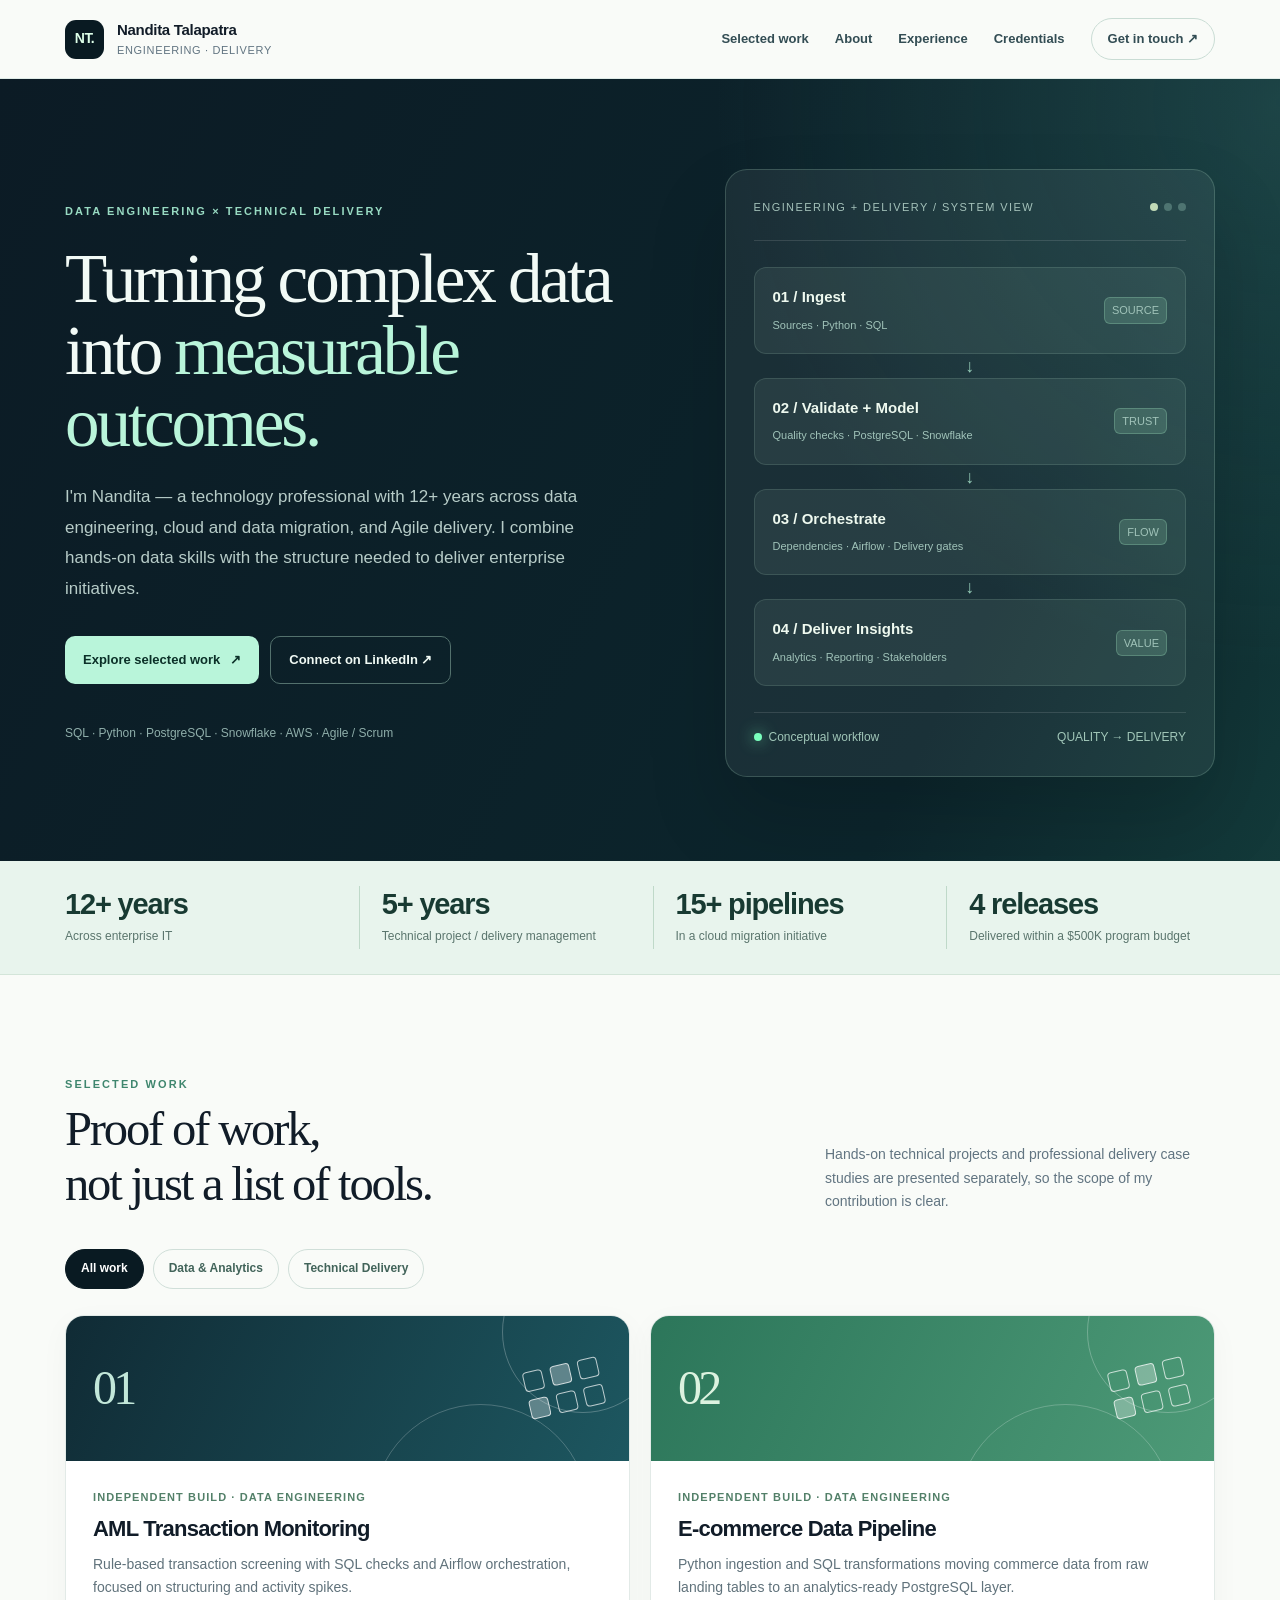
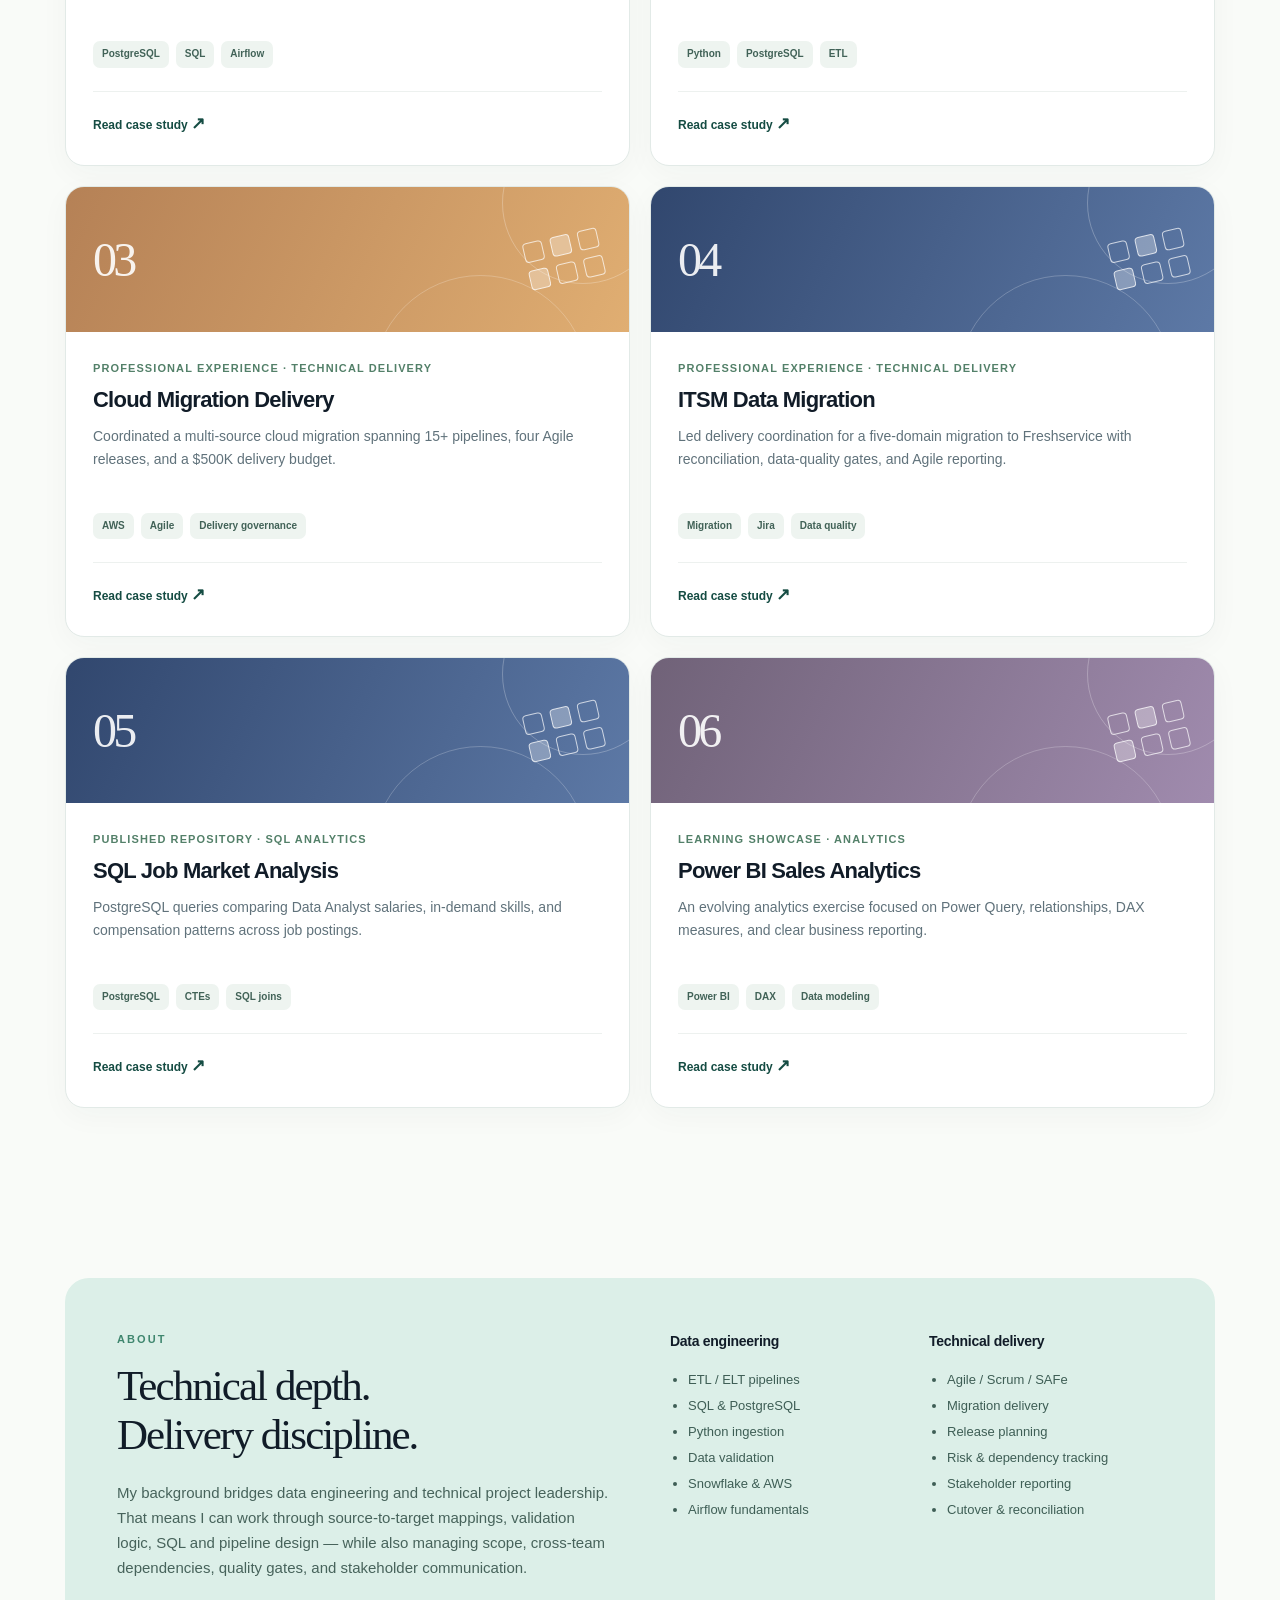
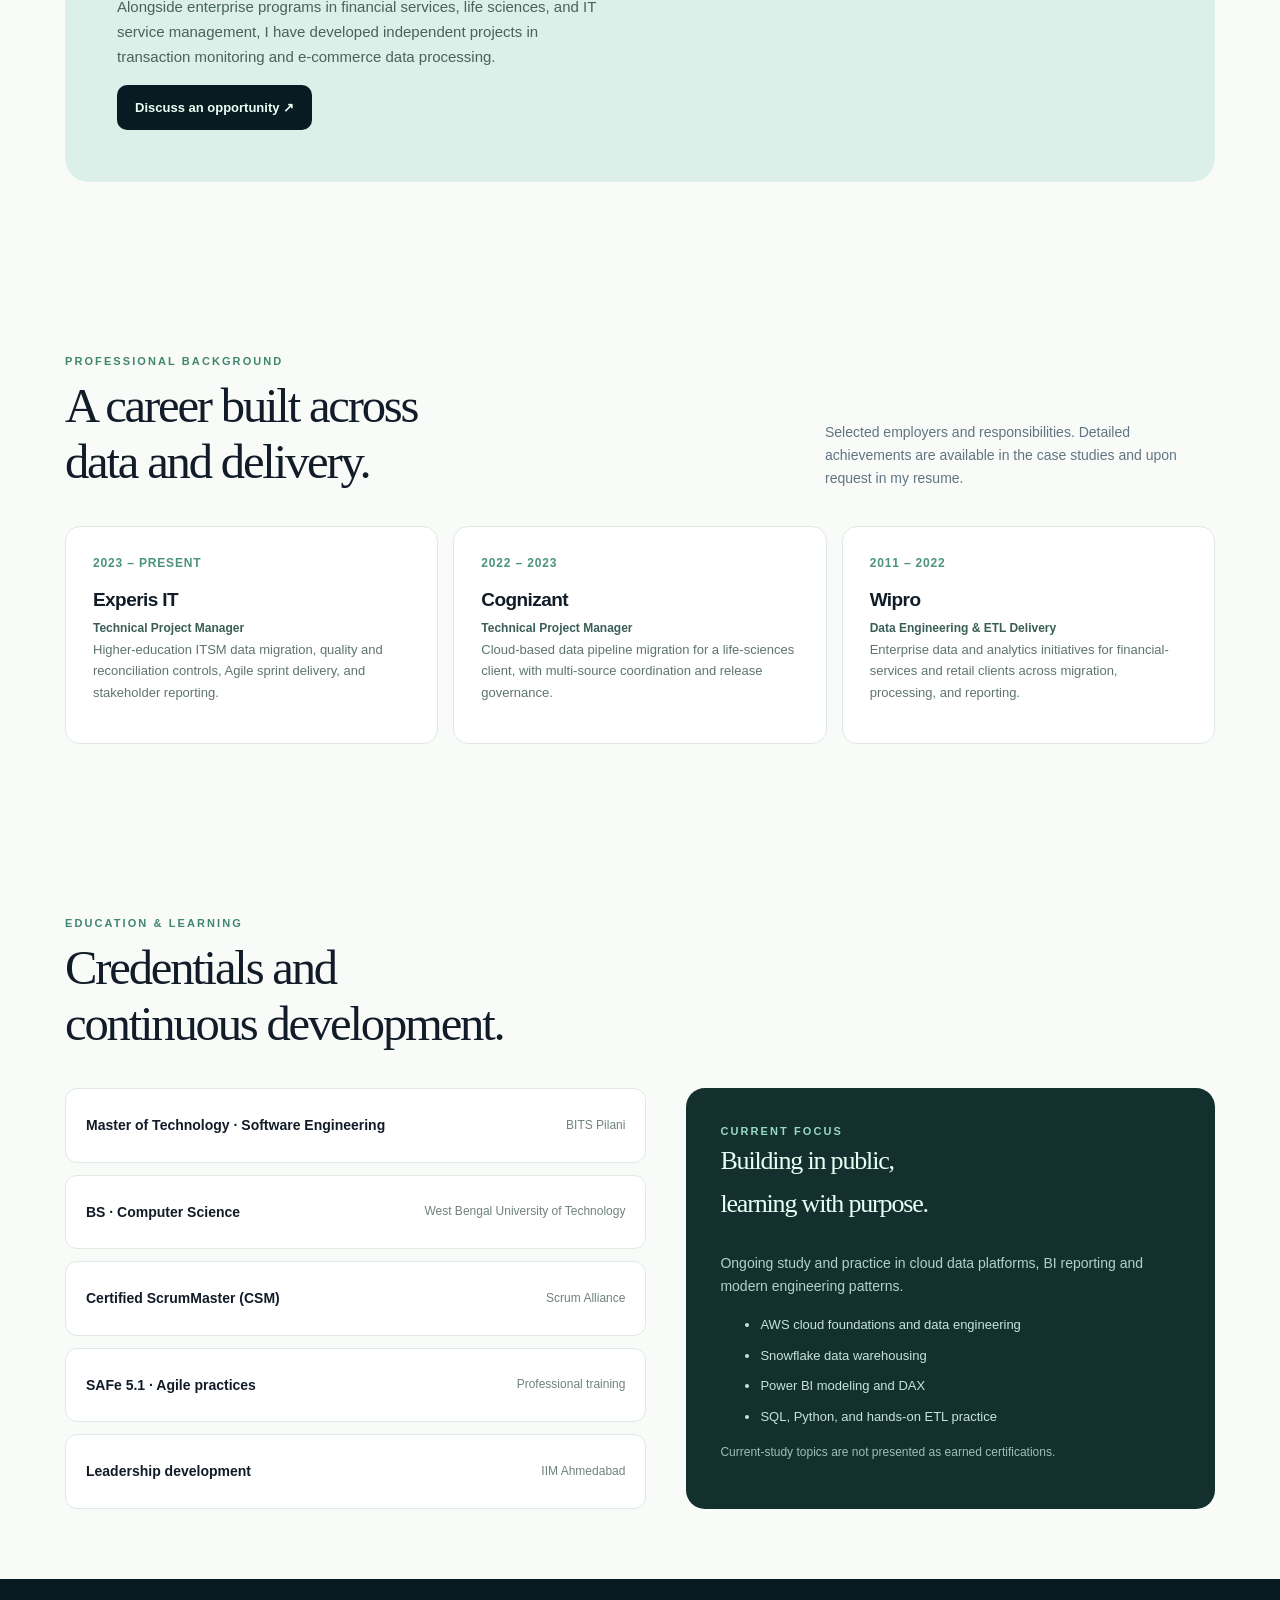
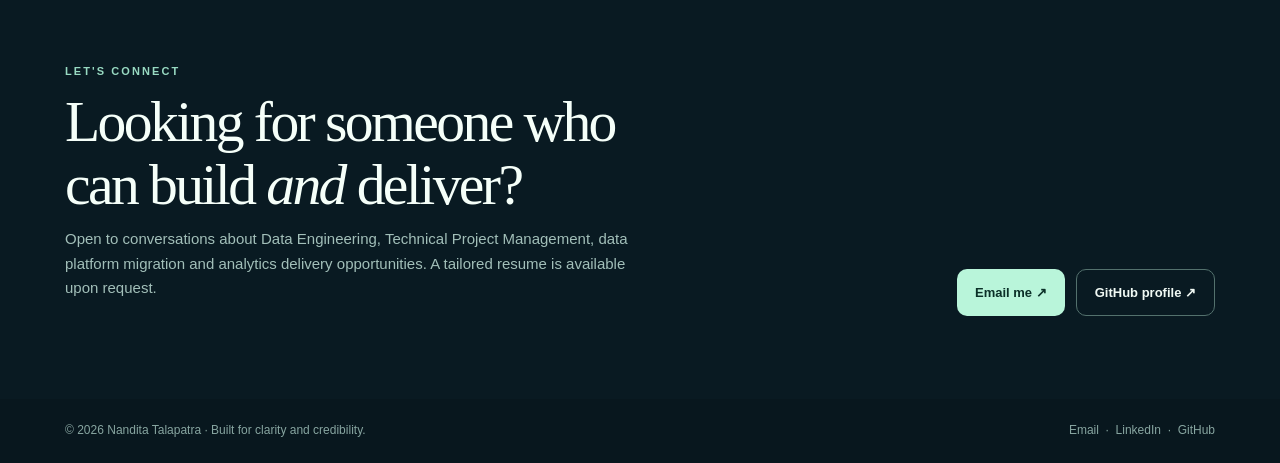
==== index.html @ 1d618dde "Add files via upload" ====
<!doctype html><html lang="en"><head><meta charset="utf-8"><meta name="viewport" content="width=device-width, initial-scale=1"><meta name="description" content="Portfolio of Nandita Talapatra: hands-on Data Engineering projects, technical project delivery case studies, SQL, Python, Airflow, PostgreSQL, cloud migrations."><meta name="theme-color" content="#0c252c"><title>Data Engineering &amp; Technical Delivery Portfolio | Nandita Talapatra</title><link rel="stylesheet" href="assets/styles.css"><script src="assets/main.js" defer></script></head><body><a class="skip" href="#main">Skip to content</a>
<header class="site-header"><div class="container nav-wrap">
<a href="index.html" class="brand" aria-label="Nandita Talapatra portfolio home"><span class="brand-mark">NT.</span><span>Nandita Talapatra<small>Engineering · Delivery</small></span></a>
<button type="button" class="nav-toggle" data-menu-toggle aria-controls="navlinks" aria-expanded="false">Menu ☰</button>
<nav class="nav-links" id="navlinks" data-nav-links aria-label="Main navigation">
<a href="index.html#work">Selected work</a><a href="index.html#about">About</a><a href="index.html#experience">Experience</a><a href="index.html#credentials">Credentials</a><a href="index.html#contact" class="nav-action">Get in touch ↗</a>
</nav></div></header><main id="main"><section class="hero"><div class="container hero-inner"><div><div class="eyebrow">Data Engineering × Technical Delivery</div><h1 class="serif">Turning complex data into <em>measurable outcomes.</em></h1><p class="hero-sub">I'm Nandita — a technology professional with 12+ years across data engineering, cloud and data migration, and Agile delivery. I combine hands-on data skills with the structure needed to deliver enterprise initiatives.</p><div class="hero-actions"><a class="button button-light" href="#work">Explore selected work <span aria-hidden="true">↗</span></a><a class="button button-outline" href="https://www.linkedin.com/in/ntalapatra/" target="_blank" rel="noopener noreferrer">Connect on LinkedIn ↗</a></div><div class="hero-note">SQL · Python · PostgreSQL · Snowflake · AWS · Agile / Scrum</div></div>
<div class="hero-graphic" role="img" aria-label="Conceptual data pipeline showing ingest, validate, transform, and deliver stages"><div class="graphic-top"><span>Engineering + Delivery / System View</span><span class="dots"><i></i><i></i><i></i></span></div><div class="flow-stack"><div class="flow-item"><div><strong>01 / Ingest</strong><br><span>Sources · Python · SQL</span></div><span class="flow-tag">SOURCE</span></div><div class="flow-arrow">↓</div><div class="flow-item"><div><strong>02 / Validate + Model</strong><br><span>Quality checks · PostgreSQL · Snowflake</span></div><span class="flow-tag">TRUST</span></div><div class="flow-arrow">↓</div><div class="flow-item"><div><strong>03 / Orchestrate</strong><br><span>Dependencies · Airflow · Delivery gates</span></div><span class="flow-tag">FLOW</span></div><div class="flow-arrow">↓</div><div class="flow-item"><div><strong>04 / Deliver Insights</strong><br><span>Analytics · Reporting · Stakeholders</span></div><span class="flow-tag">VALUE</span></div></div><div class="graphic-bottom"><span><i class="tiny-led"></i>Conceptual workflow</span><span>QUALITY → DELIVERY</span></div></div></div></section>
<section class="stat-strip"><div class="container stat-grid"><div class="stat"><strong>12+ years</strong><span>Across enterprise IT</span></div><div class="stat"><strong>5+ years</strong><span>Technical project / delivery management</span></div><div class="stat"><strong>15+ pipelines</strong><span>In a cloud migration initiative</span></div><div class="stat"><strong>4 releases</strong><span>Delivered within a $500K program budget</span></div></div></section>
<section class="section" id="work"><div class="container"><div class="section-head"><div><div class="eyebrow-light">SELECTED WORK</div><h2 class="serif">Proof of work,<br>not just a list of tools.</h2></div><p>Hands-on technical projects and professional delivery case studies are presented separately, so the scope of my contribution is clear.</p></div><div class="filter-bar" role="group" aria-label="Filter projects"><button type="button" class="filter-btn active" data-filter="all" aria-pressed="true">All work</button><button type="button" class="filter-btn" data-filter="engineering" aria-pressed="false">Data & Analytics</button><button type="button" class="filter-btn" data-filter="delivery" aria-pressed="false">Technical Delivery</button></div><div class="project-grid"><article class="project-card" data-category="engineering"><div class="card-top tone-dark" aria-hidden="true"><span class="card-number">01</span><span class="card-art"><i></i><i></i><i></i><i></i><i></i><i></i></span></div><div class="card-content"><div class="meta">Independent build · Data Engineering</div><h3>AML Transaction Monitoring</h3><p>Rule-based transaction screening with SQL checks and Airflow orchestration, focused on structuring and activity spikes.</p><div class="tags"><span class="tag">PostgreSQL</span><span class="tag">SQL</span><span class="tag">Airflow</span></div><div class="card-footer"><a aria-label="Read case study: AML Transaction Monitoring" href="projects/aml-monitoring.html">Read case study <span class="arrow" aria-hidden="true">↗</span></a></div></div></article>
<article class="project-card" data-category="engineering"><div class="card-top tone-mint" aria-hidden="true"><span class="card-number">02</span><span class="card-art"><i></i><i></i><i></i><i></i><i></i><i></i></span></div><div class="card-content"><div class="meta">Independent build · Data Engineering</div><h3>E-commerce Data Pipeline</h3><p>Python ingestion and SQL transformations moving commerce data from raw landing tables to an analytics-ready PostgreSQL layer.</p><div class="tags"><span class="tag">Python</span><span class="tag">PostgreSQL</span><span class="tag">ETL</span></div><div class="card-footer"><a aria-label="Read case study: E-commerce Data Pipeline" href="projects/ecommerce-pipeline.html">Read case study <span class="arrow" aria-hidden="true">↗</span></a></div></div></article>
<article class="project-card" data-category="delivery"><div class="card-top tone-amber" aria-hidden="true"><span class="card-number">03</span><span class="card-art"><i></i><i></i><i></i><i></i><i></i><i></i></span></div><div class="card-content"><div class="meta">Professional experience · Technical delivery</div><h3>Cloud Migration Delivery</h3><p>Coordinated a multi-source cloud migration spanning 15+ pipelines, four Agile releases, and a $500K delivery budget.</p><div class="tags"><span class="tag">AWS</span><span class="tag">Agile</span><span class="tag">Delivery governance</span></div><div class="card-footer"><a aria-label="Read case study: Cloud Migration Delivery" href="projects/cloud-migration.html">Read case study <span class="arrow" aria-hidden="true">↗</span></a></div></div></article>
<article class="project-card" data-category="delivery"><div class="card-top tone-blue" aria-hidden="true"><span class="card-number">04</span><span class="card-art"><i></i><i></i><i></i><i></i><i></i><i></i></span></div><div class="card-content"><div class="meta">Professional experience · Technical delivery</div><h3>ITSM Data Migration</h3><p>Led delivery coordination for a five-domain migration to Freshservice with reconciliation, data-quality gates, and Agile reporting.</p><div class="tags"><span class="tag">Migration</span><span class="tag">Jira</span><span class="tag">Data quality</span></div><div class="card-footer"><a aria-label="Read case study: ITSM Data Migration" href="projects/itsm-migration.html">Read case study <span class="arrow" aria-hidden="true">↗</span></a></div></div></article>
<article class="project-card" data-category="engineering"><div class="card-top tone-blue" aria-hidden="true"><span class="card-number">05</span><span class="card-art"><i></i><i></i><i></i><i></i><i></i><i></i></span></div><div class="card-content"><div class="meta">Published repository · SQL analytics</div><h3>SQL Job Market Analysis</h3><p>PostgreSQL queries comparing Data Analyst salaries, in-demand skills, and compensation patterns across job postings.</p><div class="tags"><span class="tag">PostgreSQL</span><span class="tag">CTEs</span><span class="tag">SQL joins</span></div><div class="card-footer"><a aria-label="Read case study: SQL Job Market Analysis" href="projects/sql-job-analysis.html">Read case study <span class="arrow" aria-hidden="true">↗</span></a></div></div></article><article class="project-card" data-category="engineering"><div class="card-top tone-purple" aria-hidden="true"><span class="card-number">06</span><span class="card-art"><i></i><i></i><i></i><i></i><i></i><i></i></span></div><div class="card-content"><div class="meta">Learning showcase · Analytics</div><h3>Power BI Sales Analytics</h3><p>An evolving analytics exercise focused on Power Query, relationships, DAX measures, and clear business reporting.</p><div class="tags"><span class="tag">Power BI</span><span class="tag">DAX</span><span class="tag">Data modeling</span></div><div class="card-footer"><a aria-label="Read case study: Power BI Sales Analytics" href="projects/power-bi-analytics.html">Read case study <span class="arrow" aria-hidden="true">↗</span></a></div></div></article></div></div></section>
<section class="section-tight" id="about"><div class="container"><div class="about-panel"><div><div class="eyebrow-light">ABOUT</div><h2 class="serif">Technical depth.<br>Delivery discipline.</h2><p>My background bridges data engineering and technical project leadership. That means I can work through source-to-target mappings, validation logic, SQL and pipeline design — while also managing scope, cross-team dependencies, quality gates, and stakeholder communication.</p><p>Alongside enterprise programs in financial services, life sciences, and IT service management, I have developed independent projects in transaction monitoring and e-commerce data processing.</p><a class="button button-dark" href="mailto:nanditatalapatra9@gmail.com?subject=Portfolio%20inquiry">Discuss an opportunity ↗</a></div><div class="expertise"><div><h3>Data engineering</h3><ul><li>ETL / ELT pipelines</li><li>SQL &amp; PostgreSQL</li><li>Python ingestion</li><li>Data validation</li><li>Snowflake &amp; AWS</li><li>Airflow fundamentals</li></ul></div><div><h3>Technical delivery</h3><ul><li>Agile / Scrum / SAFe</li><li>Migration delivery</li><li>Release planning</li><li>Risk &amp; dependency tracking</li><li>Stakeholder reporting</li><li>Cutover &amp; reconciliation</li></ul></div></div></div></div></section>
<section class="section" id="experience"><div class="container"><div class="section-head"><div><div class="eyebrow-light">PROFESSIONAL BACKGROUND</div><h2 class="serif">A career built across<br>data and delivery.</h2></div><p>Selected employers and responsibilities. Detailed achievements are available in the case studies and upon request in my resume.</p></div><div class="timeline"><div class="timeline-item"><div class="timeline-date">2023 – PRESENT</div><h3>Experis IT</h3><div class="label">Technical Project Manager</div><p>Higher-education ITSM data migration, quality and reconciliation controls, Agile sprint delivery, and stakeholder reporting.</p></div><div class="timeline-item"><div class="timeline-date">2022 – 2023</div><h3>Cognizant</h3><div class="label">Technical Project Manager</div><p>Cloud-based data pipeline migration for a life-sciences client, with multi-source coordination and release governance.</p></div><div class="timeline-item"><div class="timeline-date">2011 – 2022</div><h3>Wipro</h3><div class="label">Data Engineering &amp; ETL Delivery</div><p>Enterprise data and analytics initiatives for financial-services and retail clients across migration, processing, and reporting.</p></div></div></div></section>
<section class="section-tight" id="credentials"><div class="container"><div class="section-head"><div><div class="eyebrow-light">EDUCATION &amp; LEARNING</div><h2 class="serif">Credentials and<br>continuous development.</h2></div></div><div class="credentials"><div class="credential-list"><div class="credential"><strong>Master of Technology · Software Engineering</strong><span>BITS Pilani</span></div><div class="credential"><strong>BS · Computer Science</strong><span>West Bengal University of Technology</span></div><div class="credential"><strong>Certified ScrumMaster (CSM)</strong><span>Scrum Alliance</span></div><div class="credential"><strong>SAFe 5.1 · Agile practices</strong><span>Professional training</span></div><div class="credential"><strong>Leadership development</strong><span>IIM Ahmedabad</span></div></div><div class="learn-box"><div class="eyebrow">CURRENT FOCUS</div><h3 class="serif">Building in public,<br>learning with purpose.</h3><p>Ongoing study and practice in cloud data platforms, BI reporting and modern engineering patterns.</p><ul><li>AWS cloud foundations and data engineering</li><li>Snowflake data warehousing</li><li>Power BI modeling and DAX</li><li>SQL, Python, and hands-on ETL practice</li></ul><p style="font-size:12px;color:#9cbfb4">Current-study topics are not presented as earned certifications.</p></div></div></div></section>
<section class="contact-section" id="contact"><div class="container contact-inner"><div><div class="eyebrow">LET'S CONNECT</div><h2 class="serif">Looking for someone who<br>can build <em>and</em> deliver?</h2><p>Open to conversations about Data Engineering, Technical Project Management, data platform migration and analytics delivery opportunities. A tailored resume is available upon request.</p></div><div class="hero-actions"><a class="button button-light" href="mailto:nanditatalapatra9@gmail.com?subject=Opportunity%20for%20Nandita%20Talapatra">Email me ↗</a><a class="button button-outline" href="https://github.com/nanditatalapatra" target="_blank" rel="noopener noreferrer">GitHub profile ↗</a></div></div></section></main><footer class="footer"><div class="container footer-inner"><span>© <span data-year>2026</span> Nandita Talapatra · Built for clarity and credibility.</span><span><a href="mailto:nanditatalapatra9@gmail.com">Email</a> &nbsp;·&nbsp; <a href="https://www.linkedin.com/in/ntalapatra/" target="_blank" rel="noopener noreferrer">LinkedIn</a> &nbsp;·&nbsp; <a href="https://github.com/nanditatalapatra" target="_blank" rel="noopener noreferrer">GitHub</a></span></div></footer></body></html>
---- assets/styles.css ----
/* Portfolio — lightweight and dependency-free */
:root{--ink:#111c28;--ink2:#30414d;--muted:#617481;--line:#dfebe7;--paper:#f9fbf8;--white:#fff;--dark:#091a22;--dark2:#122c32;--mint:#b9f5da;--mintdeep:#177657;--teal:#dcefe8;--amber:#f1debb;--radius:20px;--shadow:0 20px 55px rgba(10,31,37,.08)}
*{box-sizing:border-box}html{scroll-behavior:smooth}body{margin:0;background:var(--paper);color:var(--ink);font-family:Inter,ui-sans-serif,-apple-system,BlinkMacSystemFont,'Segoe UI',sans-serif;font-size:16px;line-height:1.65;-webkit-font-smoothing:antialiased}a{color:inherit;text-decoration:none}button{font:inherit}a:focus-visible,button:focus-visible{outline:3px solid #03c49c;outline-offset:4px}img,svg{max-width:100%}h1,h2,h3,p{margin-top:0}.serif{font-family:Georgia,'Times New Roman',serif;letter-spacing:-.045em;font-weight:400}.container{width:min(1150px,calc(100% - 48px));margin:0 auto}.skip{position:absolute;left:-9999px;top:8px;z-index:50;background:#fff;padding:8px 14px}.skip:focus{left:10px}
.site-header{position:sticky;top:0;z-index:10;background:rgba(249,251,248,.96);border-bottom:1px solid var(--line);backdrop-filter:blur(12px)}.nav-wrap{height:78px;display:flex;align-items:center;justify-content:space-between;gap:24px}.brand{display:flex;align-items:center;gap:13px;line-height:1.1;font-weight:760;font-size:15px;letter-spacing:-.02em}.brand-mark{width:39px;height:39px;border-radius:11px;background:var(--dark);color:#ddffe9;display:grid;place-items:center;font-size:14px;letter-spacing:-.04em}.brand small{display:block;color:var(--muted);font-size:11px;font-weight:500;margin-top:5px;letter-spacing:.06em;text-transform:uppercase}.nav-links{display:flex;align-items:center;gap:26px;font-size:13px;font-weight:600;color:#334d54}.nav-links a:hover,.inline-link:hover{color:var(--mintdeep)}.nav-action{border:1px solid #c9dcd4;border-radius:999px;padding:9px 16px}.nav-toggle{display:none;cursor:pointer;background:none;border:1px solid #ccd9d3;padding:7px 13px;border-radius:9px;color:var(--ink)}
.hero{background:radial-gradient(circle at 100% 3%,rgba(71,146,136,.27),transparent 38%),linear-gradient(116deg,#0c1b25,#0c252c 75%,#133a3a);color:#f2faf6;overflow:hidden}.hero-inner{display:grid;grid-template-columns:1.1fr .9fr;gap:60px;min-height:592px;align-items:center;padding:90px 0 84px}.eyebrow,.eyebrow-light{font-size:11px;letter-spacing:.19em;text-transform:uppercase;font-weight:750;color:#98dac2}.eyebrow-light{color:#3f866e}.hero h1{font-size:clamp(44px,5.4vw,76px);line-height:1.04;margin:23px 0 23px;max-width:735px}.hero h1 em{font-style:normal;color:var(--mint)}.hero-sub{max-width:540px;font-size:17px;color:#b7ccc8;line-height:1.8}.hero-actions{display:flex;flex-wrap:wrap;gap:11px;margin:32px 0 0}.button{display:inline-flex;align-items:center;justify-content:center;gap:10px;padding:12px 18px;font-size:13px;font-weight:750;border-radius:10px;transition:transform .2s,background-color .2s}.button:hover{transform:translateY(-2px)}.button-light{background:var(--mint);color:#0b3028}.button-outline{border:1px solid #53716d;color:#f0f9f4}.button-dark{background:var(--dark);color:#e9fff2}.button-border{border:1px solid #cfddd8;color:#1a3c38}.hero-note{margin-top:40px;color:#8faeaa;font-size:12px}.hero-graphic{padding:28px;background:rgba(255,255,255,.06);border:1px solid rgba(205,255,222,.18);box-shadow:0 40px 80px rgba(0,0,0,.15);border-radius:22px;position:relative}.graphic-top{display:flex;align-items:center;justify-content:space-between;padding-bottom:24px;border-bottom:1px solid rgba(255,255,255,.12);font-size:11px;color:#a4c2ba;letter-spacing:.13em;text-transform:uppercase}.dots{display:flex;gap:6px}.dots i{display:block;width:8px;height:8px;border-radius:50%;background:#4e7471}.dots i:first-child{background:#c1dab7}.flow-stack{display:grid;grid-template-columns:1fr;gap:10px;padding:26px 0}.flow-item{border-radius:12px;background:rgba(210,252,226,.07);border:1px solid rgba(210,252,226,.12);padding:16px 18px;display:flex;align-items:center;justify-content:space-between;gap:10px}.flow-item strong{font-size:15px;color:#eef9ef}.flow-item span{font-size:11px;color:#a0c3b9}.flow-tag{background:rgba(175,244,203,.16);color:#beffdc;border:1px solid rgba(175,244,203,.24);padding:3px 7px;border-radius:6px;font-size:10px}.flow-arrow{text-align:center;color:#95cdb8;margin:-7px 0;line-height:1;font-size:18px}.graphic-bottom{display:flex;align-items:center;justify-content:space-between;padding-top:15px;border-top:1px solid rgba(255,255,255,.12);font-size:12px;color:#a0c6b8}.tiny-led{display:inline-block;width:8px;height:8px;background:#7affbd;border-radius:50%;box-shadow:0 0 15px #69d4a3;margin-right:7px}
.stat-strip{background:#e8f4ed;border-bottom:1px solid #d3e5d9}.stat-grid{display:grid;grid-template-columns:repeat(4,1fr);gap:25px;padding:25px 0}.stat{border-left:1px solid #bfd9c9;padding-left:22px}.stat:first-child{border-left:0;padding-left:0}.stat strong{display:block;font-size:29px;line-height:1.25;letter-spacing:-.04em;color:#183a32}.stat span{font-size:12px;color:#5a756d}.section{padding:100px 0}.section-tight{padding:70px 0}.section-head{display:flex;justify-content:space-between;align-items:end;gap:28px;margin-bottom:36px}.section-head h2{font-size:clamp(34px,3.8vw,50px);line-height:1.14;margin:9px 0 0}.section-head p{max-width:390px;color:var(--muted);font-size:14px;margin:0}.section-lede{font-size:17px;color:var(--ink2);line-height:1.8}.filter-bar{display:flex;gap:9px;flex-wrap:wrap;margin-bottom:26px}.filter-btn{border:1px solid #d0dfd9;background:transparent;color:#42645a;padding:9px 15px;border-radius:999px;cursor:pointer;font-size:12px;font-weight:720}.filter-btn.active,.filter-btn[aria-pressed=true]{background:var(--dark);color:#fff;border-color:var(--dark)}.project-grid{display:grid;grid-template-columns:repeat(2,minmax(0,1fr));gap:20px}.project-card{background:#fff;border:1px solid #e2eae7;border-radius:19px;overflow:hidden;box-shadow:0 8px 30px rgba(25,58,58,.035);transition:transform .2s,box-shadow .2s}.project-card:hover{transform:translateY(-4px);box-shadow:var(--shadow)}.card-top{height:145px;position:relative;display:flex;align-items:center;padding:24px 27px;overflow:hidden}.card-top:before{content:'';position:absolute;width:160px;height:160px;border:1px solid rgba(255,255,255,.25);border-radius:50%;top:-65px;right:-35px}.card-top:after{content:'';position:absolute;width:215px;height:215px;border:1px solid rgba(255,255,255,.22);border-radius:50%;bottom:-160px;right:40px}.tone-dark{background:linear-gradient(115deg,#102b35,#1d5760);color:#d6fbeb}.tone-mint{background:linear-gradient(115deg,#2c765a,#4d9a77);color:#efffee}.tone-amber{background:linear-gradient(115deg,#b58156,#e0ae72);color:#fff}.tone-blue{background:linear-gradient(115deg,#31476e,#5d79a6);color:#fff}.tone-purple{background:linear-gradient(115deg,#706278,#a08bae);color:#fff}.card-number{font-size:48px;font-family:Georgia,serif;font-weight:400;opacity:.9;letter-spacing:-.08em}.card-art{margin-left:auto;display:grid;grid-template-columns:repeat(3,20px);gap:8px;transform:rotate(-13deg);z-index:1}.card-art i{width:20px;height:20px;border:1px solid rgba(255,255,255,.7);border-radius:4px}.card-art i:nth-child(2),.card-art i:nth-child(4){background:rgba(255,255,255,.3)}.card-content{padding:27px}.meta{color:#538069;font-size:11px;letter-spacing:.1em;font-weight:800;text-transform:uppercase;margin-bottom:9px}.card-content h3{font-size:22px;line-height:1.3;letter-spacing:-.035em;margin-bottom:10px}.card-content p{font-size:14px;color:#60727b;min-height:70px}.tags{display:flex;gap:7px;flex-wrap:wrap;margin-top:18px}.tag{font-size:10px;padding:5px 9px;border-radius:7px;background:#eef4f0;color:#416257;font-weight:720}.card-footer{border-top:1px solid #edf1ef;margin-top:23px;padding-top:18px;color:#154c43;font-size:12px;font-weight:780;display:flex;justify-content:space-between}.card-footer .arrow{font-size:17px}.project-card[hidden]{display:none!important}
.about-panel{background:var(--teal);border-radius:24px;padding:52px;display:grid;grid-template-columns:1fr 1fr;gap:60px}.about-panel h2{font-size:43px;line-height:1.15;margin:12px 0 22px}.about-panel p{color:#47635b;font-size:15px}.expertise{display:grid;grid-template-columns:1fr 1fr;gap:25px}.expertise h3{font-size:14px;letter-spacing:-.02em;margin:0 0 14px}.expertise ul{margin:0;padding-left:18px;color:#3e5e55;font-size:13px;line-height:2}.timeline{display:grid;grid-template-columns:repeat(3,1fr);gap:15px}.timeline-item{border:1px solid #dfe9e4;background:#fff;padding:27px;border-radius:15px}.timeline-date{font-size:12px;font-weight:800;color:#4a9479;letter-spacing:.07em}.timeline-item h3{font-size:19px;letter-spacing:-.03em;margin:10px 0 4px}.timeline-item p{font-size:13px;color:#5f746f}.timeline-item .label{font-size:12px;font-weight:700;color:#3a5e55}.credentials{display:grid;grid-template-columns:1.1fr 1fr;gap:40px}.credential-list{display:grid;gap:12px}.credential{padding:17px 20px;border:1px solid #dfe9e5;background:#fff;border-radius:12px;display:flex;justify-content:space-between;align-items:center;gap:14px}.credential strong{font-size:14px}.credential span{font-size:12px;color:#70837b}.learn-box{background:#13302f;color:#eafff4;border-radius:19px;padding:34px}.learn-box h3{font-size:26px;letter-spacing:-.045em}.learn-box p{color:#b3d1c8;font-size:14px}.learn-box li{font-size:13px;color:#c7e3d8;margin-bottom:9px}.contact-section{background:var(--dark);color:#f5fff9;padding:83px 0}.contact-inner{display:flex;align-items:end;justify-content:space-between;gap:35px}.contact-inner h2{font-size:clamp(36px,4.5vw,58px);line-height:1.1;margin:10px 0}.contact-inner p{color:#a2bfb9;font-size:15px;max-width:590px}.footer{background:#08171e;color:#87a5a0;padding:22px 0;font-size:12px}.footer-inner{display:flex;align-items:center;justify-content:space-between;gap:14px;flex-wrap:wrap}.footer a:hover{color:#d3fae8}
/* Detail pages */
.breadcrumb{color:#668276;font-size:12px;padding:31px 0}.breadcrumb a{text-decoration:underline;text-underline-offset:3px}.detail-hero{background:radial-gradient(circle at 85% 7%,rgba(150,222,193,.17),transparent 35%),#0f292e;color:#f4fff9;padding:76px 0}.detail-hero .container{max-width:1050px}.detail-hero h1{font-size:clamp(40px,5vw,64px);line-height:1.09;max-width:870px;margin:14px 0 21px}.detail-hero p{font-size:17px;color:#b5d0c8;max-width:770px}.detail-tags{display:flex;gap:10px;flex-wrap:wrap;margin-top:26px}.detail-tags span{padding:6px 10px;background:#254744;border:1px solid #3c6760;border-radius:6px;font-size:12px}.detail-layout{display:grid;grid-template-columns:minmax(0,1.65fr) minmax(220px,.7fr);gap:52px;padding:70px 0 95px}.prose h2{font-size:27px;letter-spacing:-.035em;margin:38px 0 15px}.prose h2:first-child{margin-top:0}.prose p,.prose li{font-size:15px;color:#455d5c;line-height:1.85}.prose ul{padding-left:23px}.prose li{margin:7px 0}.prose strong{color:#203d3c}.sidebar{align-self:start;position:sticky;top:115px}.side-box{border:1px solid #dae9e3;background:#fff;border-radius:16px;padding:23px;margin-bottom:15px}.side-box h3{font-size:12px;letter-spacing:.15em;color:#44775e;text-transform:uppercase}.side-box p{font-size:13px;color:#59736d;margin:12px 0}.fact{padding:13px 0;border-bottom:1px solid #e6eee9}.fact:last-child{border-bottom:0}.fact strong{display:block;font-size:20px;color:#184a3d;letter-spacing:-.04em}.fact span{display:block;font-size:11px;color:#7b9286}.diagram{display:flex;gap:8px;align-items:center;justify-content:center;flex-wrap:wrap;border:1px solid #d3e3db;padding:25px 14px;border-radius:17px;background:#eef7f0;margin:26px 0}.diagram .node{background:#fff;border:1px solid #b9d8c6;border-radius:12px;min-width:110px;padding:17px 12px;text-align:center;font-size:12px;font-weight:780;color:#28544a}.diagram .node small{display:block;font-size:10px;font-weight:500;color:#61847b;margin-top:4px}.diagram .flow-next{font-size:19px;color:#58997a}.disclosure{border-left:3px solid #9bc5b3;padding:13px 17px;background:#f0f7f2;font-size:12px;color:#5b736c;margin:24px 0}.evidence-list{display:grid;gap:10px}.evidence-list div{border-left:2px solid #addbc5;padding:5px 0 5px 15px;font-size:14px;color:#49645e}.cta-box{margin-top:35px;padding:23px;background:#e6f1ea;border-radius:16px}.cta-box h3{font-size:18px;margin-bottom:7px}.cta-box p{font-size:13px}.mini-link{color:#1e6950;text-decoration:underline;text-underline-offset:3px;font-weight:750}
@media (max-width:950px){.hero-inner{gap:32px;min-height:0}.hero-graphic{padding:19px}.stat-grid{gap:10px}.about-panel{padding:33px;gap:22px}.detail-layout{gap:25px}.contact-inner{align-items:start;flex-direction:column}}
@media (max-width:760px){.container{width:min(100% - 34px,1100px)}.nav-wrap{height:68px}.nav-toggle{display:inline-block}.nav-links{display:none;position:absolute;top:68px;left:0;right:0;flex-direction:column;align-items:stretch;gap:0;padding:12px 22px 22px;background:var(--paper);border-bottom:1px solid var(--line);box-shadow:0 20px 30px rgba(0,0,0,.07)}.nav-links.open{display:flex}.nav-links a{padding:12px 0}.nav-links .nav-action{padding:10px 15px;text-align:center}.hero-inner{grid-template-columns:1fr;padding:58px 0 60px}.hero h1{font-size:clamp(42px,10vw,64px)}.hero-graphic{max-width:510px}.stat-grid{grid-template-columns:repeat(2,1fr);gap:20px}.stat:nth-child(3){border-left:0;padding-left:0}.section{padding:69px 0}.section-head{display:block}.section-head p{margin-top:18px}.project-grid,.about-panel,.timeline,.credentials,.detail-layout{grid-template-columns:1fr}.about-panel{padding:28px}.expertise{gap:12px}.timeline{gap:12px}.detail-hero{padding:51px 0}.detail-layout{padding-top:44px}.sidebar{position:static}.contact-section{padding:63px 0}}
@media (max-width:420px){.project-grid{gap:14px}.expertise{grid-template-columns:1fr}.brand{font-size:13px}.hero-sub{font-size:15px}.stat strong{font-size:25px}.section-head h2{font-size:37px}.card-content{padding:22px}.diagram{flex-direction:column}.diagram .flow-next{transform:rotate(90deg)}}
@media (prefers-reduced-motion:reduce){html{scroll-behavior:auto}*,*:before,*:after{transition:none!important}}
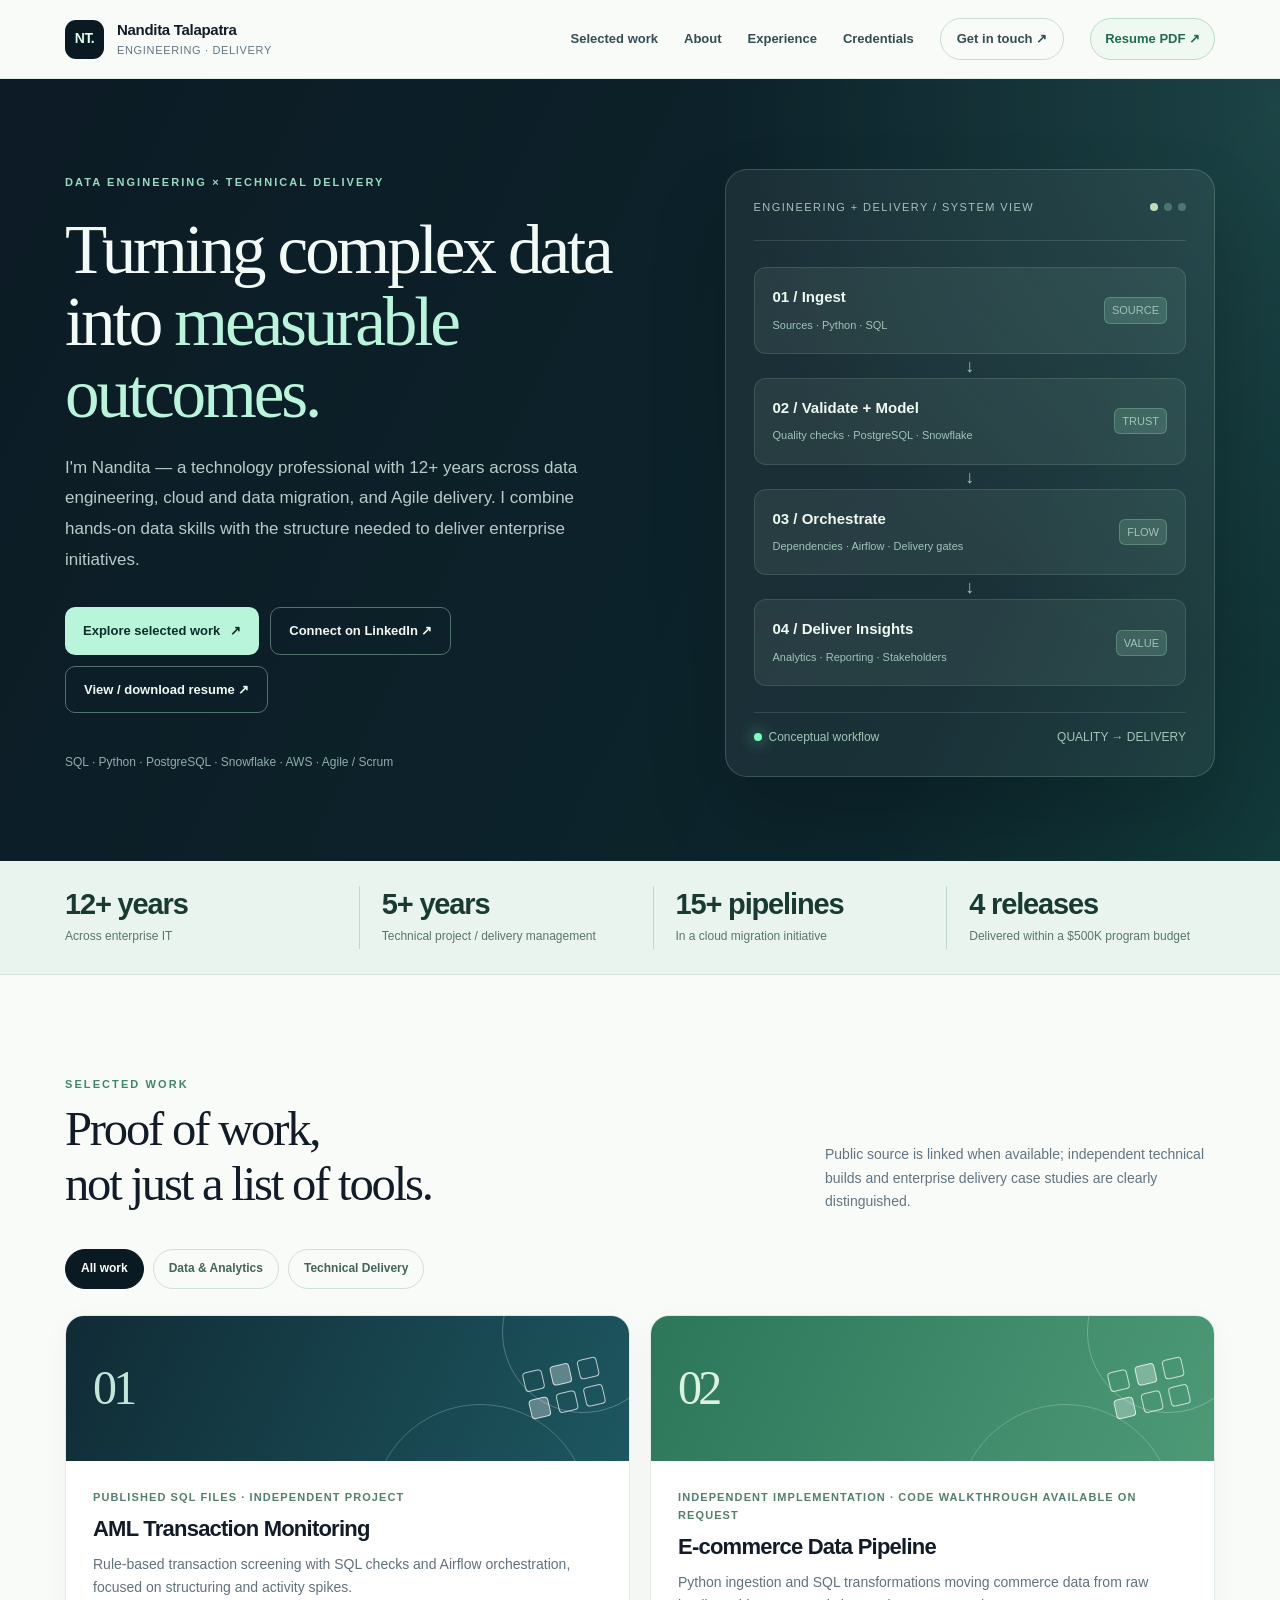
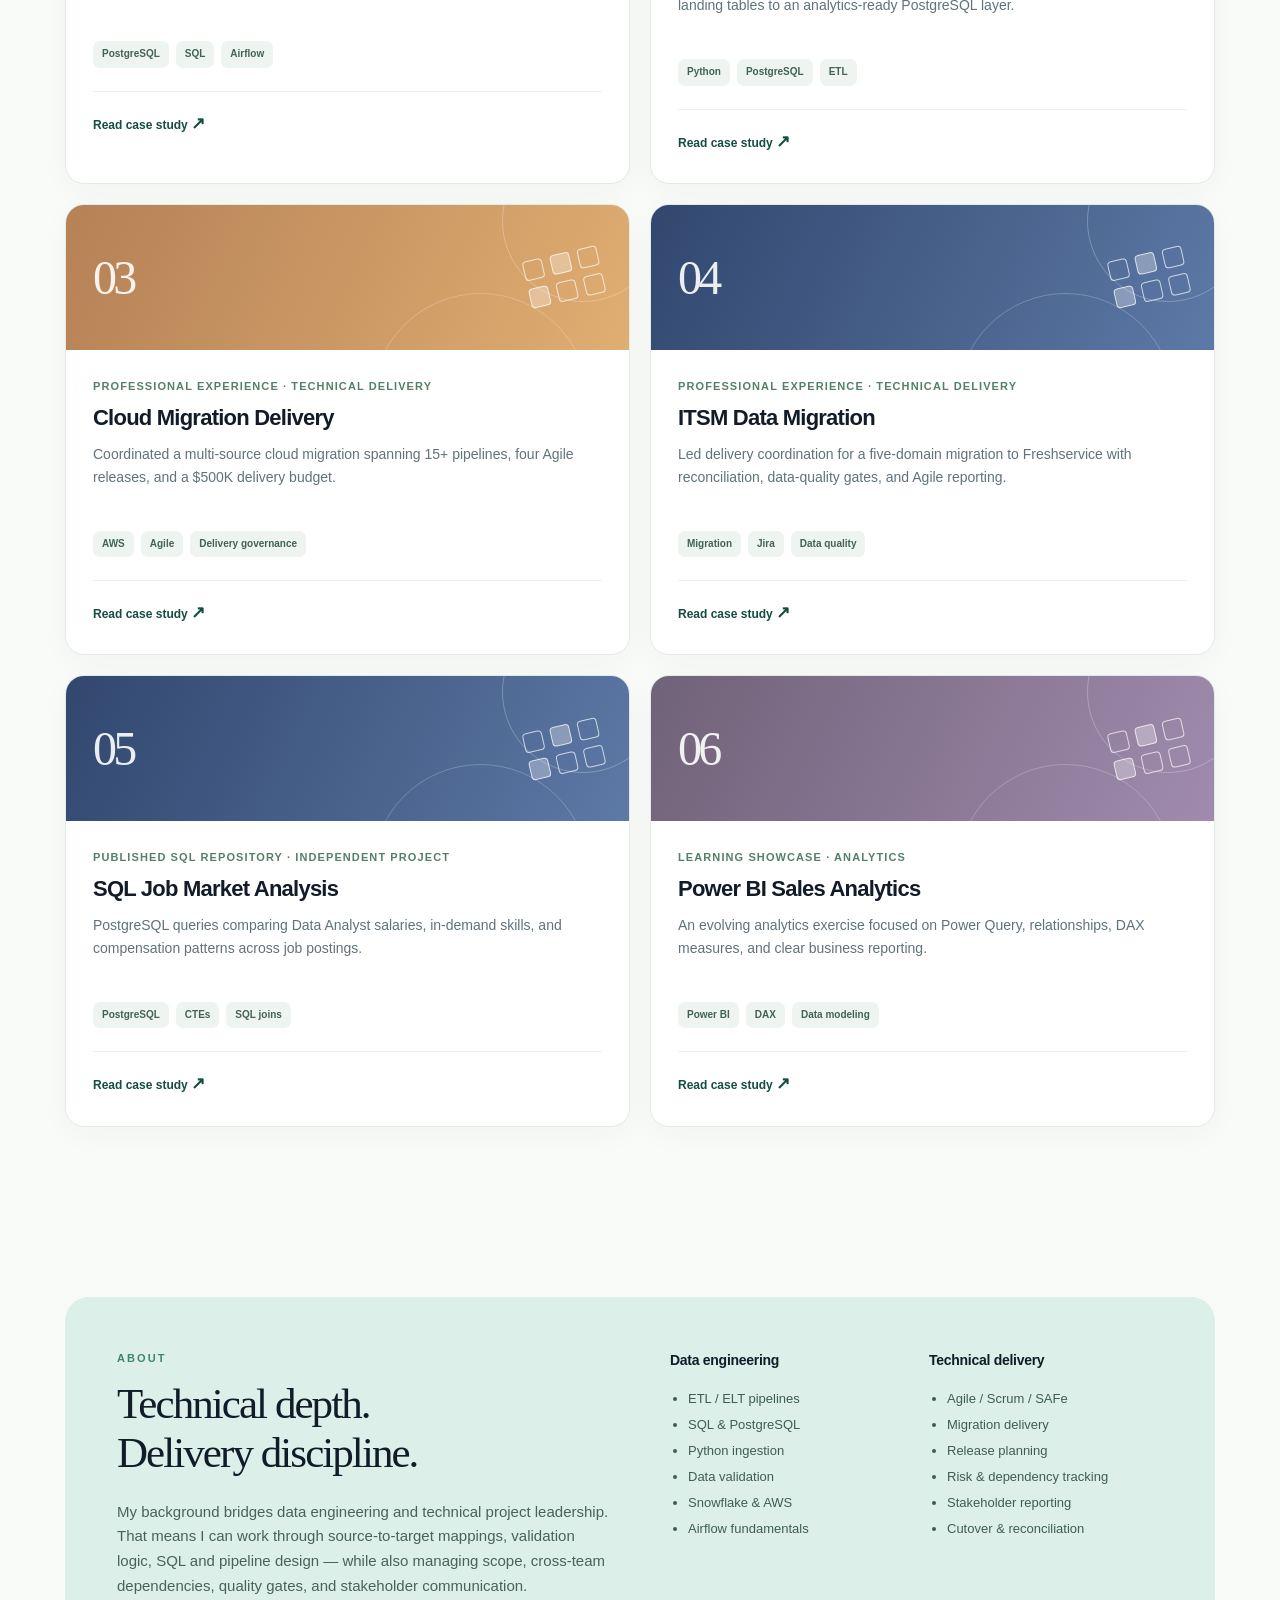
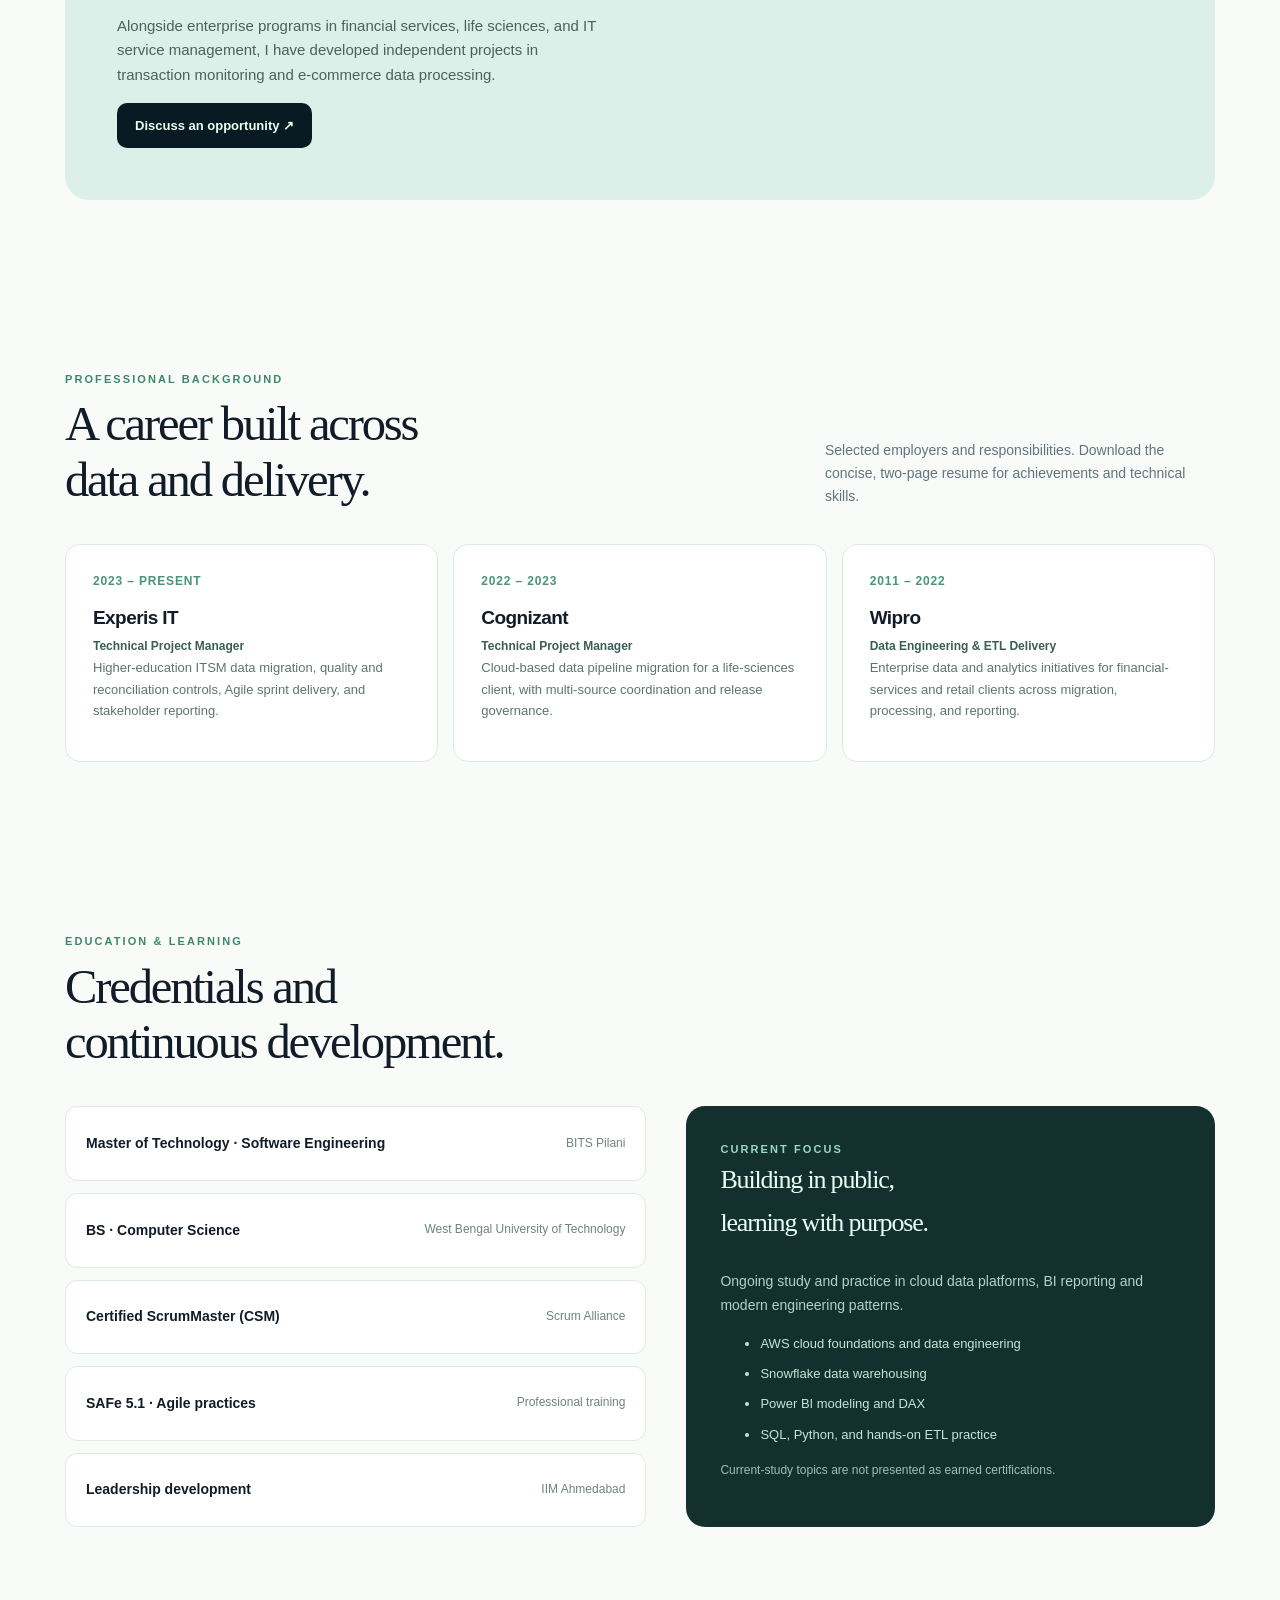
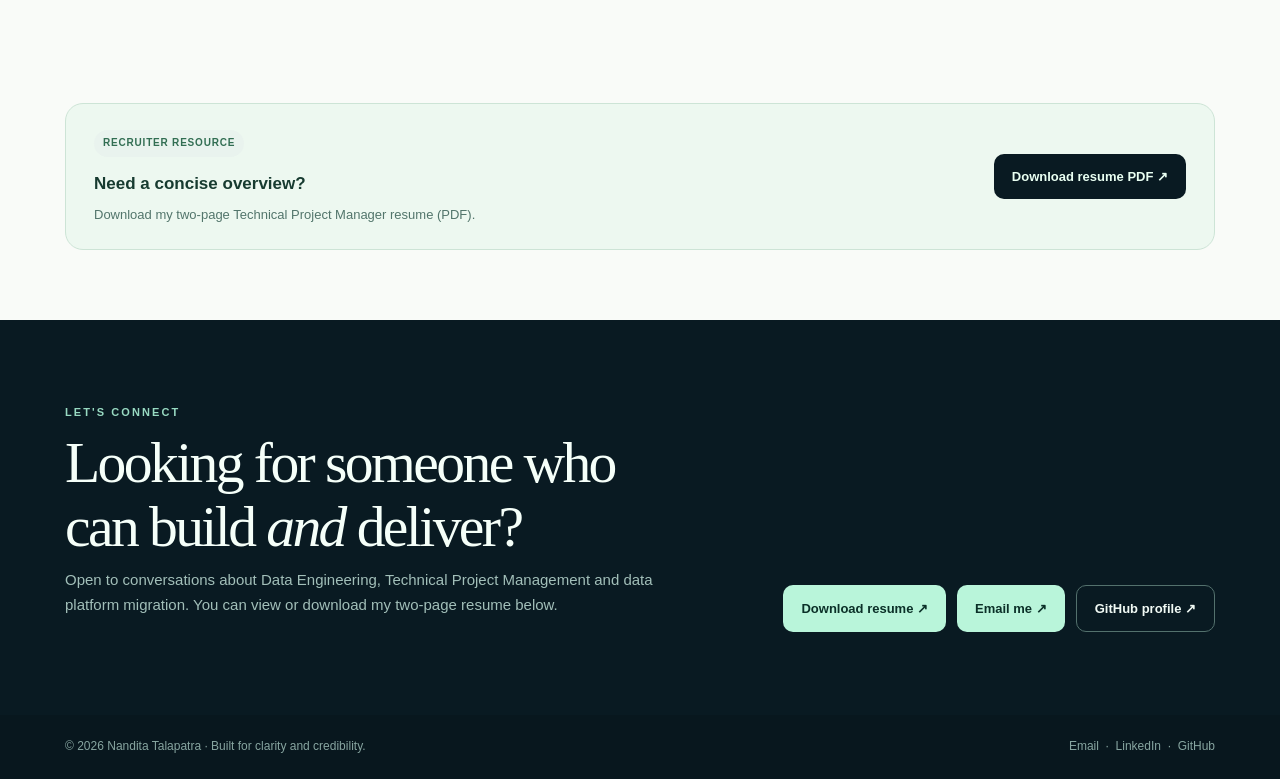
==== commit 60ebfb4d: "Add files via upload" ====
--- a/index.html
+++ b/index.html
@@ -1,18 +1,19 @@
-<!doctype html><html lang="en"><head><meta charset="utf-8"><meta name="viewport" content="width=device-width, initial-scale=1"><meta name="description" content="Portfolio of Nandita Talapatra: hands-on Data Engineering projects, technical project delivery case studies, SQL, Python, Airflow, PostgreSQL, cloud migrations."><meta name="theme-color" content="#0c252c"><title>Data Engineering &amp; Technical Delivery Portfolio | Nandita Talapatra</title><link rel="stylesheet" href="assets/styles.css"><script src="assets/main.js" defer></script></head><body><a class="skip" href="#main">Skip to content</a>
+<!DOCTYPE html>
+<html lang="en"><head><meta charset="utf-8"/><meta content="width=device-width, initial-scale=1" name="viewport"/><meta content="Portfolio of Nandita Talapatra: hands-on Data Engineering projects, technical project delivery case studies, SQL, Python, Airflow, PostgreSQL, cloud migrations." name="description"/><meta content="#0c252c" name="theme-color"/><title>Data Engineering &amp; Technical Delivery Portfolio | Nandita Talapatra</title><link href="assets/styles.css" rel="stylesheet"/><script defer="" src="assets/main.js"></script><meta content="Nandita Talapatra | Data Engineering &amp; Technical Delivery" property="og:title"/></head><body><a class="skip" href="#main">Skip to content</a>
 <header class="site-header"><div class="container nav-wrap">
-<a href="index.html" class="brand" aria-label="Nandita Talapatra portfolio home"><span class="brand-mark">NT.</span><span>Nandita Talapatra<small>Engineering · Delivery</small></span></a>
-<button type="button" class="nav-toggle" data-menu-toggle aria-controls="navlinks" aria-expanded="false">Menu ☰</button>
-<nav class="nav-links" id="navlinks" data-nav-links aria-label="Main navigation">
-<a href="index.html#work">Selected work</a><a href="index.html#about">About</a><a href="index.html#experience">Experience</a><a href="index.html#credentials">Credentials</a><a href="index.html#contact" class="nav-action">Get in touch ↗</a>
-</nav></div></header><main id="main"><section class="hero"><div class="container hero-inner"><div><div class="eyebrow">Data Engineering × Technical Delivery</div><h1 class="serif">Turning complex data into <em>measurable outcomes.</em></h1><p class="hero-sub">I'm Nandita — a technology professional with 12+ years across data engineering, cloud and data migration, and Agile delivery. I combine hands-on data skills with the structure needed to deliver enterprise initiatives.</p><div class="hero-actions"><a class="button button-light" href="#work">Explore selected work <span aria-hidden="true">↗</span></a><a class="button button-outline" href="https://www.linkedin.com/in/ntalapatra/" target="_blank" rel="noopener noreferrer">Connect on LinkedIn ↗</a></div><div class="hero-note">SQL · Python · PostgreSQL · Snowflake · AWS · Agile / Scrum</div></div>
-<div class="hero-graphic" role="img" aria-label="Conceptual data pipeline showing ingest, validate, transform, and deliver stages"><div class="graphic-top"><span>Engineering + Delivery / System View</span><span class="dots"><i></i><i></i><i></i></span></div><div class="flow-stack"><div class="flow-item"><div><strong>01 / Ingest</strong><br><span>Sources · Python · SQL</span></div><span class="flow-tag">SOURCE</span></div><div class="flow-arrow">↓</div><div class="flow-item"><div><strong>02 / Validate + Model</strong><br><span>Quality checks · PostgreSQL · Snowflake</span></div><span class="flow-tag">TRUST</span></div><div class="flow-arrow">↓</div><div class="flow-item"><div><strong>03 / Orchestrate</strong><br><span>Dependencies · Airflow · Delivery gates</span></div><span class="flow-tag">FLOW</span></div><div class="flow-arrow">↓</div><div class="flow-item"><div><strong>04 / Deliver Insights</strong><br><span>Analytics · Reporting · Stakeholders</span></div><span class="flow-tag">VALUE</span></div></div><div class="graphic-bottom"><span><i class="tiny-led"></i>Conceptual workflow</span><span>QUALITY → DELIVERY</span></div></div></div></section>
+<a aria-label="Nandita Talapatra portfolio home" class="brand" href="index.html"><span class="brand-mark">NT.</span><span>Nandita Talapatra<small>Engineering · Delivery</small></span></a>
+<button aria-controls="navlinks" aria-expanded="false" class="nav-toggle" data-menu-toggle="" type="button">Menu ☰</button>
+<nav aria-label="Main navigation" class="nav-links" data-nav-links="" id="navlinks">
+<a href="index.html#work">Selected work</a><a href="index.html#about">About</a><a href="index.html#experience">Experience</a><a href="index.html#credentials">Credentials</a><a class="nav-action" href="index.html#contact">Get in touch ↗</a>
+<a class="resume-link" href="resume/Nandita_Talapatra_Technical_Project_Manager_Resume.pdf" rel="noopener noreferrer" target="_blank">Resume PDF ↗</a></nav></div></header><main id="main"><section class="hero"><div class="container hero-inner"><div><div class="eyebrow">Data Engineering × Technical Delivery</div><h1 class="serif">Turning complex data into <em>measurable outcomes.</em></h1><p class="hero-sub">I'm Nandita — a technology professional with 12+ years across data engineering, cloud and data migration, and Agile delivery. I combine hands-on data skills with the structure needed to deliver enterprise initiatives.</p><div class="hero-actions"><a class="button button-light" href="#work">Explore selected work <span aria-hidden="true">↗</span></a><a class="button button-outline" href="https://www.linkedin.com/in/ntalapatra/" rel="noopener noreferrer" target="_blank">Connect on LinkedIn ↗</a><a class="button button-outline" href="resume/Nandita_Talapatra_Technical_Project_Manager_Resume.pdf" rel="noopener noreferrer" target="_blank">View / download resume ↗</a></div><div class="hero-note">SQL · Python · PostgreSQL · Snowflake · AWS · Agile / Scrum</div></div>
+<div aria-label="Conceptual data pipeline showing ingest, validate, transform, and deliver stages" class="hero-graphic" role="img"><div class="graphic-top"><span>Engineering + Delivery / System View</span><span class="dots"><i></i><i></i><i></i></span></div><div class="flow-stack"><div class="flow-item"><div><strong>01 / Ingest</strong><br/><span>Sources · Python · SQL</span></div><span class="flow-tag">SOURCE</span></div><div class="flow-arrow">↓</div><div class="flow-item"><div><strong>02 / Validate + Model</strong><br/><span>Quality checks · PostgreSQL · Snowflake</span></div><span class="flow-tag">TRUST</span></div><div class="flow-arrow">↓</div><div class="flow-item"><div><strong>03 / Orchestrate</strong><br/><span>Dependencies · Airflow · Delivery gates</span></div><span class="flow-tag">FLOW</span></div><div class="flow-arrow">↓</div><div class="flow-item"><div><strong>04 / Deliver Insights</strong><br/><span>Analytics · Reporting · Stakeholders</span></div><span class="flow-tag">VALUE</span></div></div><div class="graphic-bottom"><span><i class="tiny-led"></i>Conceptual workflow</span><span>QUALITY → DELIVERY</span></div></div></div></section>
 <section class="stat-strip"><div class="container stat-grid"><div class="stat"><strong>12+ years</strong><span>Across enterprise IT</span></div><div class="stat"><strong>5+ years</strong><span>Technical project / delivery management</span></div><div class="stat"><strong>15+ pipelines</strong><span>In a cloud migration initiative</span></div><div class="stat"><strong>4 releases</strong><span>Delivered within a $500K program budget</span></div></div></section>
-<section class="section" id="work"><div class="container"><div class="section-head"><div><div class="eyebrow-light">SELECTED WORK</div><h2 class="serif">Proof of work,<br>not just a list of tools.</h2></div><p>Hands-on technical projects and professional delivery case studies are presented separately, so the scope of my contribution is clear.</p></div><div class="filter-bar" role="group" aria-label="Filter projects"><button type="button" class="filter-btn active" data-filter="all" aria-pressed="true">All work</button><button type="button" class="filter-btn" data-filter="engineering" aria-pressed="false">Data & Analytics</button><button type="button" class="filter-btn" data-filter="delivery" aria-pressed="false">Technical Delivery</button></div><div class="project-grid"><article class="project-card" data-category="engineering"><div class="card-top tone-dark" aria-hidden="true"><span class="card-number">01</span><span class="card-art"><i></i><i></i><i></i><i></i><i></i><i></i></span></div><div class="card-content"><div class="meta">Independent build · Data Engineering</div><h3>AML Transaction Monitoring</h3><p>Rule-based transaction screening with SQL checks and Airflow orchestration, focused on structuring and activity spikes.</p><div class="tags"><span class="tag">PostgreSQL</span><span class="tag">SQL</span><span class="tag">Airflow</span></div><div class="card-footer"><a aria-label="Read case study: AML Transaction Monitoring" href="projects/aml-monitoring.html">Read case study <span class="arrow" aria-hidden="true">↗</span></a></div></div></article>
-<article class="project-card" data-category="engineering"><div class="card-top tone-mint" aria-hidden="true"><span class="card-number">02</span><span class="card-art"><i></i><i></i><i></i><i></i><i></i><i></i></span></div><div class="card-content"><div class="meta">Independent build · Data Engineering</div><h3>E-commerce Data Pipeline</h3><p>Python ingestion and SQL transformations moving commerce data from raw landing tables to an analytics-ready PostgreSQL layer.</p><div class="tags"><span class="tag">Python</span><span class="tag">PostgreSQL</span><span class="tag">ETL</span></div><div class="card-footer"><a aria-label="Read case study: E-commerce Data Pipeline" href="projects/ecommerce-pipeline.html">Read case study <span class="arrow" aria-hidden="true">↗</span></a></div></div></article>
-<article class="project-card" data-category="delivery"><div class="card-top tone-amber" aria-hidden="true"><span class="card-number">03</span><span class="card-art"><i></i><i></i><i></i><i></i><i></i><i></i></span></div><div class="card-content"><div class="meta">Professional experience · Technical delivery</div><h3>Cloud Migration Delivery</h3><p>Coordinated a multi-source cloud migration spanning 15+ pipelines, four Agile releases, and a $500K delivery budget.</p><div class="tags"><span class="tag">AWS</span><span class="tag">Agile</span><span class="tag">Delivery governance</span></div><div class="card-footer"><a aria-label="Read case study: Cloud Migration Delivery" href="projects/cloud-migration.html">Read case study <span class="arrow" aria-hidden="true">↗</span></a></div></div></article>
-<article class="project-card" data-category="delivery"><div class="card-top tone-blue" aria-hidden="true"><span class="card-number">04</span><span class="card-art"><i></i><i></i><i></i><i></i><i></i><i></i></span></div><div class="card-content"><div class="meta">Professional experience · Technical delivery</div><h3>ITSM Data Migration</h3><p>Led delivery coordination for a five-domain migration to Freshservice with reconciliation, data-quality gates, and Agile reporting.</p><div class="tags"><span class="tag">Migration</span><span class="tag">Jira</span><span class="tag">Data quality</span></div><div class="card-footer"><a aria-label="Read case study: ITSM Data Migration" href="projects/itsm-migration.html">Read case study <span class="arrow" aria-hidden="true">↗</span></a></div></div></article>
-<article class="project-card" data-category="engineering"><div class="card-top tone-blue" aria-hidden="true"><span class="card-number">05</span><span class="card-art"><i></i><i></i><i></i><i></i><i></i><i></i></span></div><div class="card-content"><div class="meta">Published repository · SQL analytics</div><h3>SQL Job Market Analysis</h3><p>PostgreSQL queries comparing Data Analyst salaries, in-demand skills, and compensation patterns across job postings.</p><div class="tags"><span class="tag">PostgreSQL</span><span class="tag">CTEs</span><span class="tag">SQL joins</span></div><div class="card-footer"><a aria-label="Read case study: SQL Job Market Analysis" href="projects/sql-job-analysis.html">Read case study <span class="arrow" aria-hidden="true">↗</span></a></div></div></article><article class="project-card" data-category="engineering"><div class="card-top tone-purple" aria-hidden="true"><span class="card-number">06</span><span class="card-art"><i></i><i></i><i></i><i></i><i></i><i></i></span></div><div class="card-content"><div class="meta">Learning showcase · Analytics</div><h3>Power BI Sales Analytics</h3><p>An evolving analytics exercise focused on Power Query, relationships, DAX measures, and clear business reporting.</p><div class="tags"><span class="tag">Power BI</span><span class="tag">DAX</span><span class="tag">Data modeling</span></div><div class="card-footer"><a aria-label="Read case study: Power BI Sales Analytics" href="projects/power-bi-analytics.html">Read case study <span class="arrow" aria-hidden="true">↗</span></a></div></div></article></div></div></section>
-<section class="section-tight" id="about"><div class="container"><div class="about-panel"><div><div class="eyebrow-light">ABOUT</div><h2 class="serif">Technical depth.<br>Delivery discipline.</h2><p>My background bridges data engineering and technical project leadership. That means I can work through source-to-target mappings, validation logic, SQL and pipeline design — while also managing scope, cross-team dependencies, quality gates, and stakeholder communication.</p><p>Alongside enterprise programs in financial services, life sciences, and IT service management, I have developed independent projects in transaction monitoring and e-commerce data processing.</p><a class="button button-dark" href="mailto:nanditatalapatra9@gmail.com?subject=Portfolio%20inquiry">Discuss an opportunity ↗</a></div><div class="expertise"><div><h3>Data engineering</h3><ul><li>ETL / ELT pipelines</li><li>SQL &amp; PostgreSQL</li><li>Python ingestion</li><li>Data validation</li><li>Snowflake &amp; AWS</li><li>Airflow fundamentals</li></ul></div><div><h3>Technical delivery</h3><ul><li>Agile / Scrum / SAFe</li><li>Migration delivery</li><li>Release planning</li><li>Risk &amp; dependency tracking</li><li>Stakeholder reporting</li><li>Cutover &amp; reconciliation</li></ul></div></div></div></div></section>
-<section class="section" id="experience"><div class="container"><div class="section-head"><div><div class="eyebrow-light">PROFESSIONAL BACKGROUND</div><h2 class="serif">A career built across<br>data and delivery.</h2></div><p>Selected employers and responsibilities. Detailed achievements are available in the case studies and upon request in my resume.</p></div><div class="timeline"><div class="timeline-item"><div class="timeline-date">2023 – PRESENT</div><h3>Experis IT</h3><div class="label">Technical Project Manager</div><p>Higher-education ITSM data migration, quality and reconciliation controls, Agile sprint delivery, and stakeholder reporting.</p></div><div class="timeline-item"><div class="timeline-date">2022 – 2023</div><h3>Cognizant</h3><div class="label">Technical Project Manager</div><p>Cloud-based data pipeline migration for a life-sciences client, with multi-source coordination and release governance.</p></div><div class="timeline-item"><div class="timeline-date">2011 – 2022</div><h3>Wipro</h3><div class="label">Data Engineering &amp; ETL Delivery</div><p>Enterprise data and analytics initiatives for financial-services and retail clients across migration, processing, and reporting.</p></div></div></div></section>
-<section class="section-tight" id="credentials"><div class="container"><div class="section-head"><div><div class="eyebrow-light">EDUCATION &amp; LEARNING</div><h2 class="serif">Credentials and<br>continuous development.</h2></div></div><div class="credentials"><div class="credential-list"><div class="credential"><strong>Master of Technology · Software Engineering</strong><span>BITS Pilani</span></div><div class="credential"><strong>BS · Computer Science</strong><span>West Bengal University of Technology</span></div><div class="credential"><strong>Certified ScrumMaster (CSM)</strong><span>Scrum Alliance</span></div><div class="credential"><strong>SAFe 5.1 · Agile practices</strong><span>Professional training</span></div><div class="credential"><strong>Leadership development</strong><span>IIM Ahmedabad</span></div></div><div class="learn-box"><div class="eyebrow">CURRENT FOCUS</div><h3 class="serif">Building in public,<br>learning with purpose.</h3><p>Ongoing study and practice in cloud data platforms, BI reporting and modern engineering patterns.</p><ul><li>AWS cloud foundations and data engineering</li><li>Snowflake data warehousing</li><li>Power BI modeling and DAX</li><li>SQL, Python, and hands-on ETL practice</li></ul><p style="font-size:12px;color:#9cbfb4">Current-study topics are not presented as earned certifications.</p></div></div></div></section>
-<section class="contact-section" id="contact"><div class="container contact-inner"><div><div class="eyebrow">LET'S CONNECT</div><h2 class="serif">Looking for someone who<br>can build <em>and</em> deliver?</h2><p>Open to conversations about Data Engineering, Technical Project Management, data platform migration and analytics delivery opportunities. A tailored resume is available upon request.</p></div><div class="hero-actions"><a class="button button-light" href="mailto:nanditatalapatra9@gmail.com?subject=Opportunity%20for%20Nandita%20Talapatra">Email me ↗</a><a class="button button-outline" href="https://github.com/nanditatalapatra" target="_blank" rel="noopener noreferrer">GitHub profile ↗</a></div></div></section></main><footer class="footer"><div class="container footer-inner"><span>© <span data-year>2026</span> Nandita Talapatra · Built for clarity and credibility.</span><span><a href="mailto:nanditatalapatra9@gmail.com">Email</a> &nbsp;·&nbsp; <a href="https://www.linkedin.com/in/ntalapatra/" target="_blank" rel="noopener noreferrer">LinkedIn</a> &nbsp;·&nbsp; <a href="https://github.com/nanditatalapatra" target="_blank" rel="noopener noreferrer">GitHub</a></span></div></footer></body></html>+<section class="section" id="work"><div class="container"><div class="section-head"><div><div class="eyebrow-light">SELECTED WORK</div><h2 class="serif">Proof of work,<br/>not just a list of tools.</h2></div><p>Public source is linked when available; independent technical builds and enterprise delivery case studies are clearly distinguished.</p></div><div aria-label="Filter projects" class="filter-bar" role="group"><button aria-pressed="true" class="filter-btn active" data-filter="all" type="button">All work</button><button aria-pressed="false" class="filter-btn" data-filter="engineering" type="button">Data &amp; Analytics</button><button aria-pressed="false" class="filter-btn" data-filter="delivery" type="button">Technical Delivery</button></div><div class="project-grid"><article class="project-card" data-category="engineering"><div aria-hidden="true" class="card-top tone-dark"><span class="card-number">01</span><span class="card-art"><i></i><i></i><i></i><i></i><i></i><i></i></span></div><div class="card-content"><div class="meta">Published SQL files · independent project</div><h3>AML Transaction Monitoring</h3><p>Rule-based transaction screening with SQL checks and Airflow orchestration, focused on structuring and activity spikes.</p><div class="tags"><span class="tag">PostgreSQL</span><span class="tag">SQL</span><span class="tag">Airflow</span></div><div class="card-footer"><a aria-label="Read case study: AML Transaction Monitoring" href="projects/aml-monitoring.html">Read case study <span aria-hidden="true" class="arrow">↗</span></a></div></div></article>
+<article class="project-card" data-category="engineering"><div aria-hidden="true" class="card-top tone-mint"><span class="card-number">02</span><span class="card-art"><i></i><i></i><i></i><i></i><i></i><i></i></span></div><div class="card-content"><div class="meta">Independent implementation · code walkthrough available on request</div><h3>E-commerce Data Pipeline</h3><p>Python ingestion and SQL transformations moving commerce data from raw landing tables to an analytics-ready PostgreSQL layer.</p><div class="tags"><span class="tag">Python</span><span class="tag">PostgreSQL</span><span class="tag">ETL</span></div><div class="card-footer"><a aria-label="Read case study: E-commerce Data Pipeline" href="projects/ecommerce-pipeline.html">Read case study <span aria-hidden="true" class="arrow">↗</span></a></div></div></article>
+<article class="project-card" data-category="delivery"><div aria-hidden="true" class="card-top tone-amber"><span class="card-number">03</span><span class="card-art"><i></i><i></i><i></i><i></i><i></i><i></i></span></div><div class="card-content"><div class="meta">Professional experience · Technical delivery</div><h3>Cloud Migration Delivery</h3><p>Coordinated a multi-source cloud migration spanning 15+ pipelines, four Agile releases, and a $500K delivery budget.</p><div class="tags"><span class="tag">AWS</span><span class="tag">Agile</span><span class="tag">Delivery governance</span></div><div class="card-footer"><a aria-label="Read case study: Cloud Migration Delivery" href="projects/cloud-migration.html">Read case study <span aria-hidden="true" class="arrow">↗</span></a></div></div></article>
+<article class="project-card" data-category="delivery"><div aria-hidden="true" class="card-top tone-blue"><span class="card-number">04</span><span class="card-art"><i></i><i></i><i></i><i></i><i></i><i></i></span></div><div class="card-content"><div class="meta">Professional experience · Technical delivery</div><h3>ITSM Data Migration</h3><p>Led delivery coordination for a five-domain migration to Freshservice with reconciliation, data-quality gates, and Agile reporting.</p><div class="tags"><span class="tag">Migration</span><span class="tag">Jira</span><span class="tag">Data quality</span></div><div class="card-footer"><a aria-label="Read case study: ITSM Data Migration" href="projects/itsm-migration.html">Read case study <span aria-hidden="true" class="arrow">↗</span></a></div></div></article>
+<article class="project-card" data-category="engineering"><div aria-hidden="true" class="card-top tone-blue"><span class="card-number">05</span><span class="card-art"><i></i><i></i><i></i><i></i><i></i><i></i></span></div><div class="card-content"><div class="meta">Published SQL repository · independent project</div><h3>SQL Job Market Analysis</h3><p>PostgreSQL queries comparing Data Analyst salaries, in-demand skills, and compensation patterns across job postings.</p><div class="tags"><span class="tag">PostgreSQL</span><span class="tag">CTEs</span><span class="tag">SQL joins</span></div><div class="card-footer"><a aria-label="Read case study: SQL Job Market Analysis" href="projects/sql-job-analysis.html">Read case study <span aria-hidden="true" class="arrow">↗</span></a></div></div></article><article class="project-card" data-category="engineering"><div aria-hidden="true" class="card-top tone-purple"><span class="card-number">06</span><span class="card-art"><i></i><i></i><i></i><i></i><i></i><i></i></span></div><div class="card-content"><div class="meta">Learning showcase · Analytics</div><h3>Power BI Sales Analytics</h3><p>An evolving analytics exercise focused on Power Query, relationships, DAX measures, and clear business reporting.</p><div class="tags"><span class="tag">Power BI</span><span class="tag">DAX</span><span class="tag">Data modeling</span></div><div class="card-footer"><a aria-label="Read case study: Power BI Sales Analytics" href="projects/power-bi-analytics.html">Read case study <span aria-hidden="true" class="arrow">↗</span></a></div></div></article></div></div></section>
+<section class="section-tight" id="about"><div class="container"><div class="about-panel"><div><div class="eyebrow-light">ABOUT</div><h2 class="serif">Technical depth.<br/>Delivery discipline.</h2><p>My background bridges data engineering and technical project leadership. That means I can work through source-to-target mappings, validation logic, SQL and pipeline design — while also managing scope, cross-team dependencies, quality gates, and stakeholder communication.</p><p>Alongside enterprise programs in financial services, life sciences, and IT service management, I have developed independent projects in transaction monitoring and e-commerce data processing.</p><a class="button button-dark" href="mailto:nanditatalapatra9@gmail.com?subject=Portfolio%20inquiry">Discuss an opportunity ↗</a></div><div class="expertise"><div><h3>Data engineering</h3><ul><li>ETL / ELT pipelines</li><li>SQL &amp; PostgreSQL</li><li>Python ingestion</li><li>Data validation</li><li>Snowflake &amp; AWS</li><li>Airflow fundamentals</li></ul></div><div><h3>Technical delivery</h3><ul><li>Agile / Scrum / SAFe</li><li>Migration delivery</li><li>Release planning</li><li>Risk &amp; dependency tracking</li><li>Stakeholder reporting</li><li>Cutover &amp; reconciliation</li></ul></div></div></div></div></section>
+<section class="section" id="experience"><div class="container"><div class="section-head"><div><div class="eyebrow-light">PROFESSIONAL BACKGROUND</div><h2 class="serif">A career built across<br/>data and delivery.</h2></div><p>Selected employers and responsibilities. Download the concise, two-page resume for achievements and technical skills.</p></div><div class="timeline"><div class="timeline-item"><div class="timeline-date">2023 – PRESENT</div><h3>Experis IT</h3><div class="label">Technical Project Manager</div><p>Higher-education ITSM data migration, quality and reconciliation controls, Agile sprint delivery, and stakeholder reporting.</p></div><div class="timeline-item"><div class="timeline-date">2022 – 2023</div><h3>Cognizant</h3><div class="label">Technical Project Manager</div><p>Cloud-based data pipeline migration for a life-sciences client, with multi-source coordination and release governance.</p></div><div class="timeline-item"><div class="timeline-date">2011 – 2022</div><h3>Wipro</h3><div class="label">Data Engineering &amp; ETL Delivery</div><p>Enterprise data and analytics initiatives for financial-services and retail clients across migration, processing, and reporting.</p></div></div></div></section>
+<section class="section-tight" id="credentials"><div class="container"><div class="section-head"><div><div class="eyebrow-light">EDUCATION &amp; LEARNING</div><h2 class="serif">Credentials and<br/>continuous development.</h2></div></div><div class="credentials"><div class="credential-list"><div class="credential"><strong>Master of Technology · Software Engineering</strong><span>BITS Pilani</span></div><div class="credential"><strong>BS · Computer Science</strong><span>West Bengal University of Technology</span></div><div class="credential"><strong>Certified ScrumMaster (CSM)</strong><span>Scrum Alliance</span></div><div class="credential"><strong>SAFe 5.1 · Agile practices</strong><span>Professional training</span></div><div class="credential"><strong>Leadership development</strong><span>IIM Ahmedabad</span></div></div><div class="learn-box"><div class="eyebrow">CURRENT FOCUS</div><h3 class="serif">Building in public,<br/>learning with purpose.</h3><p>Ongoing study and practice in cloud data platforms, BI reporting and modern engineering patterns.</p><ul><li>AWS cloud foundations and data engineering</li><li>Snowflake data warehousing</li><li>Power BI modeling and DAX</li><li>SQL, Python, and hands-on ETL practice</li></ul><p style="font-size:12px;color:#9cbfb4">Current-study topics are not presented as earned certifications.</p></div></div></div></section><section class="section-tight" id="resume"><div class="container"><div class="resume-banner"><div><div class="section-tag">Recruiter resource</div><strong>Need a concise overview?</strong><p>Download my two-page Technical Project Manager resume (PDF).</p></div><a class="button button-dark" download="" href="resume/Nandita_Talapatra_Technical_Project_Manager_Resume.pdf" rel="noopener noreferrer" target="_blank">Download resume PDF ↗</a></div></div></section>
+<section class="contact-section" id="contact"><div class="container contact-inner"><div><div class="eyebrow">LET'S CONNECT</div><h2 class="serif">Looking for someone who<br/>can build <em>and</em> deliver?</h2><p>Open to conversations about Data Engineering, Technical Project Management and data platform migration. You can view or download my two-page resume below.</p></div><div class="hero-actions"><a class="button button-light button-resume" href="resume/Nandita_Talapatra_Technical_Project_Manager_Resume.pdf" rel="noopener noreferrer" target="_blank">Download resume ↗</a><a class="button button-light" href="mailto:nanditatalapatra9@gmail.com?subject=Opportunity%20for%20Nandita%20Talapatra">Email me ↗</a><a class="button button-outline" href="https://github.com/nanditatalapatra" rel="noopener noreferrer" target="_blank">GitHub profile ↗</a></div></div></section></main><footer class="footer"><div class="container footer-inner"><span>© <span data-year="">2026  ·  <a href="resume/Nandita_Talapatra_Technical_Project_Manager_Resume.pdf" rel="noopener noreferrer" target="_blank">Resume PDF</a></span> Nandita Talapatra · Built for clarity and credibility.</span><span><a href="mailto:nanditatalapatra9@gmail.com">Email</a>  ·  <a href="https://www.linkedin.com/in/ntalapatra/" rel="noopener noreferrer" target="_blank">LinkedIn</a>  ·  <a href="https://github.com/nanditatalapatra" rel="noopener noreferrer" target="_blank">GitHub</a></span></div></footer></body></html>
--- a/assets/styles.css
+++ b/assets/styles.css
@@ -11,3 +11,25 @@
 @media (max-width:760px){.container{width:min(100% - 34px,1100px)}.nav-wrap{height:68px}.nav-toggle{display:inline-block}.nav-links{display:none;position:absolute;top:68px;left:0;right:0;flex-direction:column;align-items:stretch;gap:0;padding:12px 22px 22px;background:var(--paper);border-bottom:1px solid var(--line);box-shadow:0 20px 30px rgba(0,0,0,.07)}.nav-links.open{display:flex}.nav-links a{padding:12px 0}.nav-links .nav-action{padding:10px 15px;text-align:center}.hero-inner{grid-template-columns:1fr;padding:58px 0 60px}.hero h1{font-size:clamp(42px,10vw,64px)}.hero-graphic{max-width:510px}.stat-grid{grid-template-columns:repeat(2,1fr);gap:20px}.stat:nth-child(3){border-left:0;padding-left:0}.section{padding:69px 0}.section-head{display:block}.section-head p{margin-top:18px}.project-grid,.about-panel,.timeline,.credentials,.detail-layout{grid-template-columns:1fr}.about-panel{padding:28px}.expertise{gap:12px}.timeline{gap:12px}.detail-hero{padding:51px 0}.detail-layout{padding-top:44px}.sidebar{position:static}.contact-section{padding:63px 0}}
 @media (max-width:420px){.project-grid{gap:14px}.expertise{grid-template-columns:1fr}.brand{font-size:13px}.hero-sub{font-size:15px}.stat strong{font-size:25px}.section-head h2{font-size:37px}.card-content{padding:22px}.diagram{flex-direction:column}.diagram .flow-next{transform:rotate(90deg)}}
 @media (prefers-reduced-motion:reduce){html{scroll-behavior:auto}*,*:before,*:after{transition:none!important}}
+
+/* Reviewer-ready portfolio additions */
+.resume-link{white-space:nowrap;color:#206d51!important;border:1px solid #b6dbc7;border-radius:999px;padding:9px 14px;background:#eff9f1}
+.resume-link:hover{background:#e0f5e8}
+.proof-grid,.decision-grid{display:grid;grid-template-columns:repeat(2,minmax(0,1fr));gap:13px;margin:20px 0 30px}
+.proof-card,.decision-card{background:#fff;border:1px solid #dce9e1;border-radius:14px;padding:18px;min-width:0}
+.proof-card strong,.decision-card strong{display:block;color:#164c3b;font-size:14px;margin-bottom:7px}
+.proof-card p,.decision-card p{margin:0;font-size:13px;line-height:1.65;color:#566e67}
+.section-tag{display:inline-flex;align-items:center;font-size:10px;font-weight:750;letter-spacing:.08em;text-transform:uppercase;border-radius:50px;padding:5px 9px;background:#e9f3ee;color:#326e53;margin-bottom:13px}
+.proof-note{margin:22px 0;padding:18px 20px;border-radius:14px;border:1px solid #d1e2d5;background:#f1f8f3;color:#415e53;font-size:13px;line-height:1.7}
+.proof-note strong{color:#244b39}
+.proof-note a{text-decoration:underline;text-underline-offset:2px;font-weight:700;color:#146145}
+.code-demo{background:#101f27;color:#dbece5;padding:20px 22px;border-radius:14px;overflow:auto;font-size:12px;line-height:1.7;margin:14px 0 22px;white-space:pre;tab-size:2}
+.validation-list{background:#fff;border:1px solid #dfebe5;border-radius:14px;padding:16px 22px;margin:18px 0 22px}
+.validation-list li{margin:6px 0;font-size:13px}
+.resume-banner{display:flex;align-items:center;justify-content:space-between;gap:20px;border-radius:18px;border:1px solid #cde4d6;background:#edf8f0;padding:24px 28px;margin-top:36px}
+.resume-banner strong{display:block;font-size:17px;color:#173b30}
+.resume-banner p{font-size:13px;color:#52756b;margin:6px 0 0}
+.resume-banner .button{white-space:nowrap}
+.contact-section .button-resume{background:#b9f5da;color:#0b3028}
+.contact-section .hero-actions{max-width:500px}
+@media(max-width:760px){.proof-grid,.decision-grid{grid-template-columns:1fr}.resume-banner{align-items:flex-start;flex-direction:column}.resume-banner .button{width:100%}.nav-links .resume-link{margin-top:8px}}
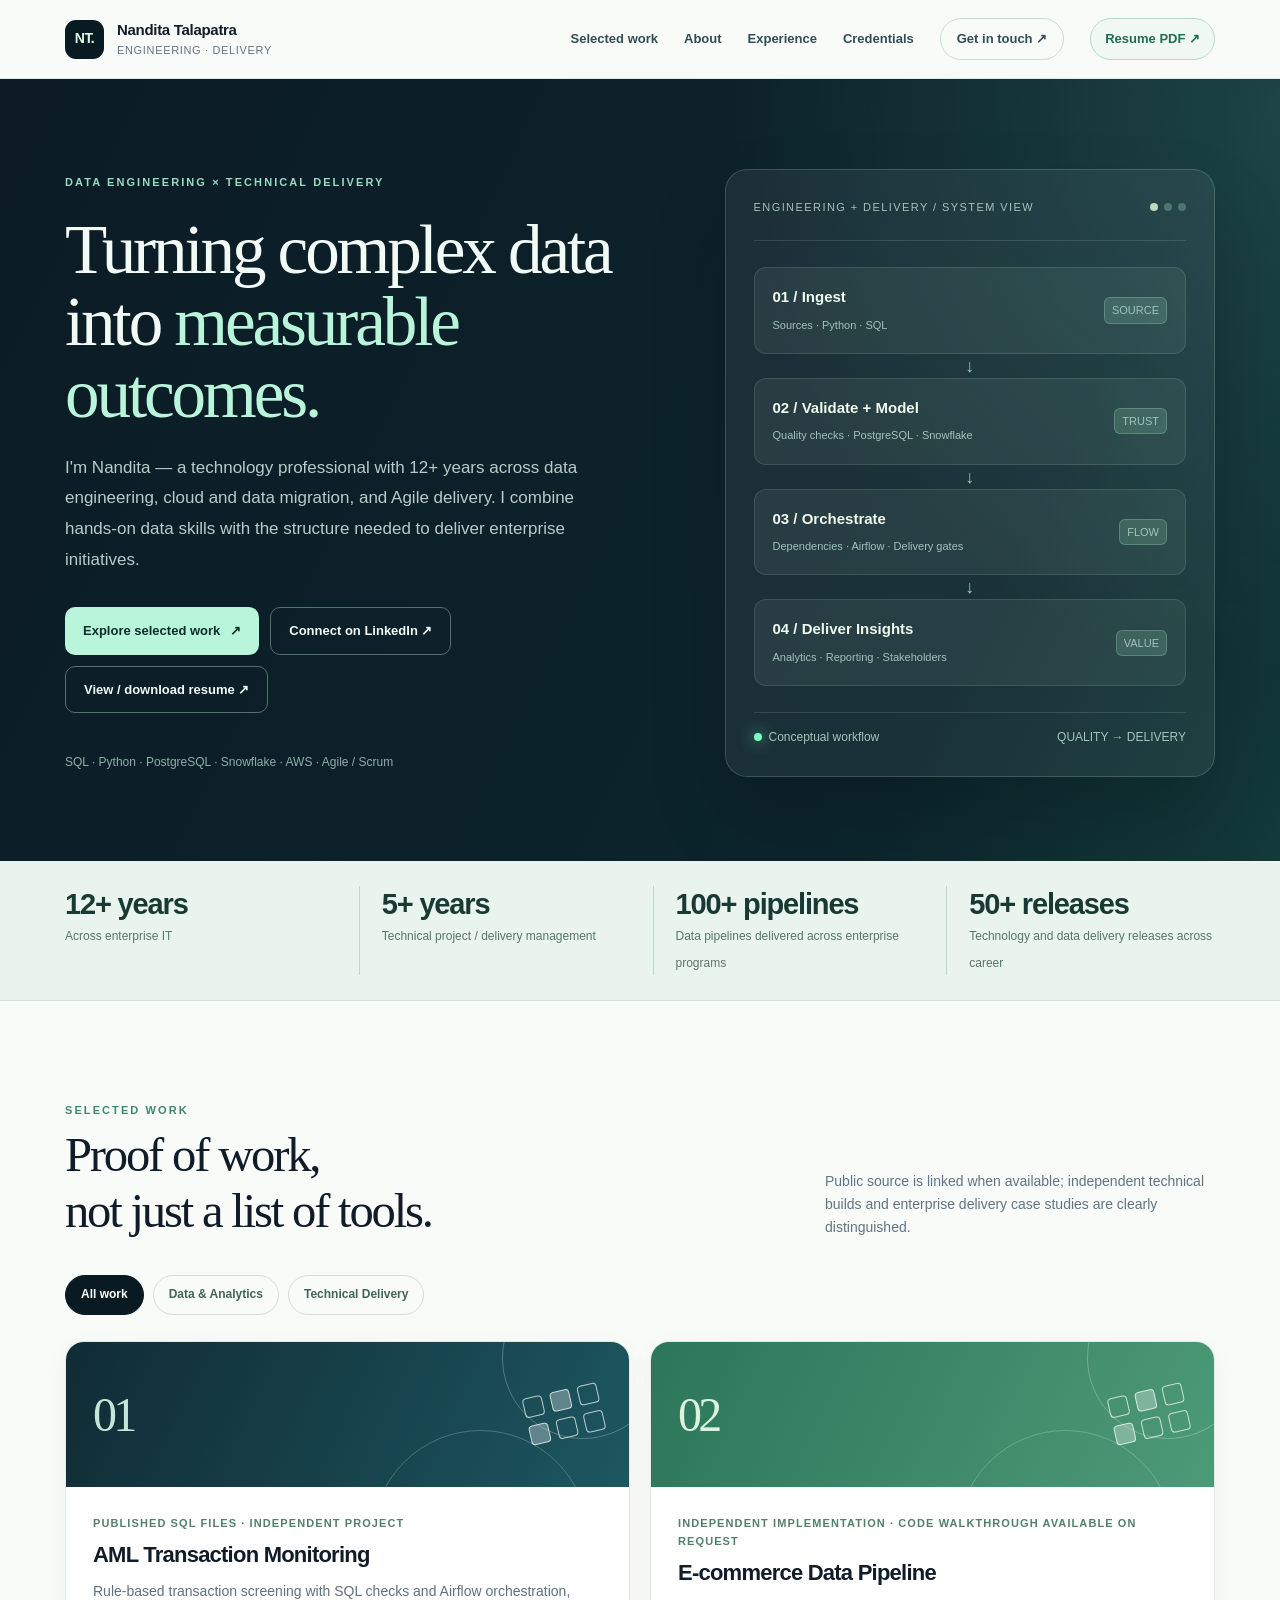
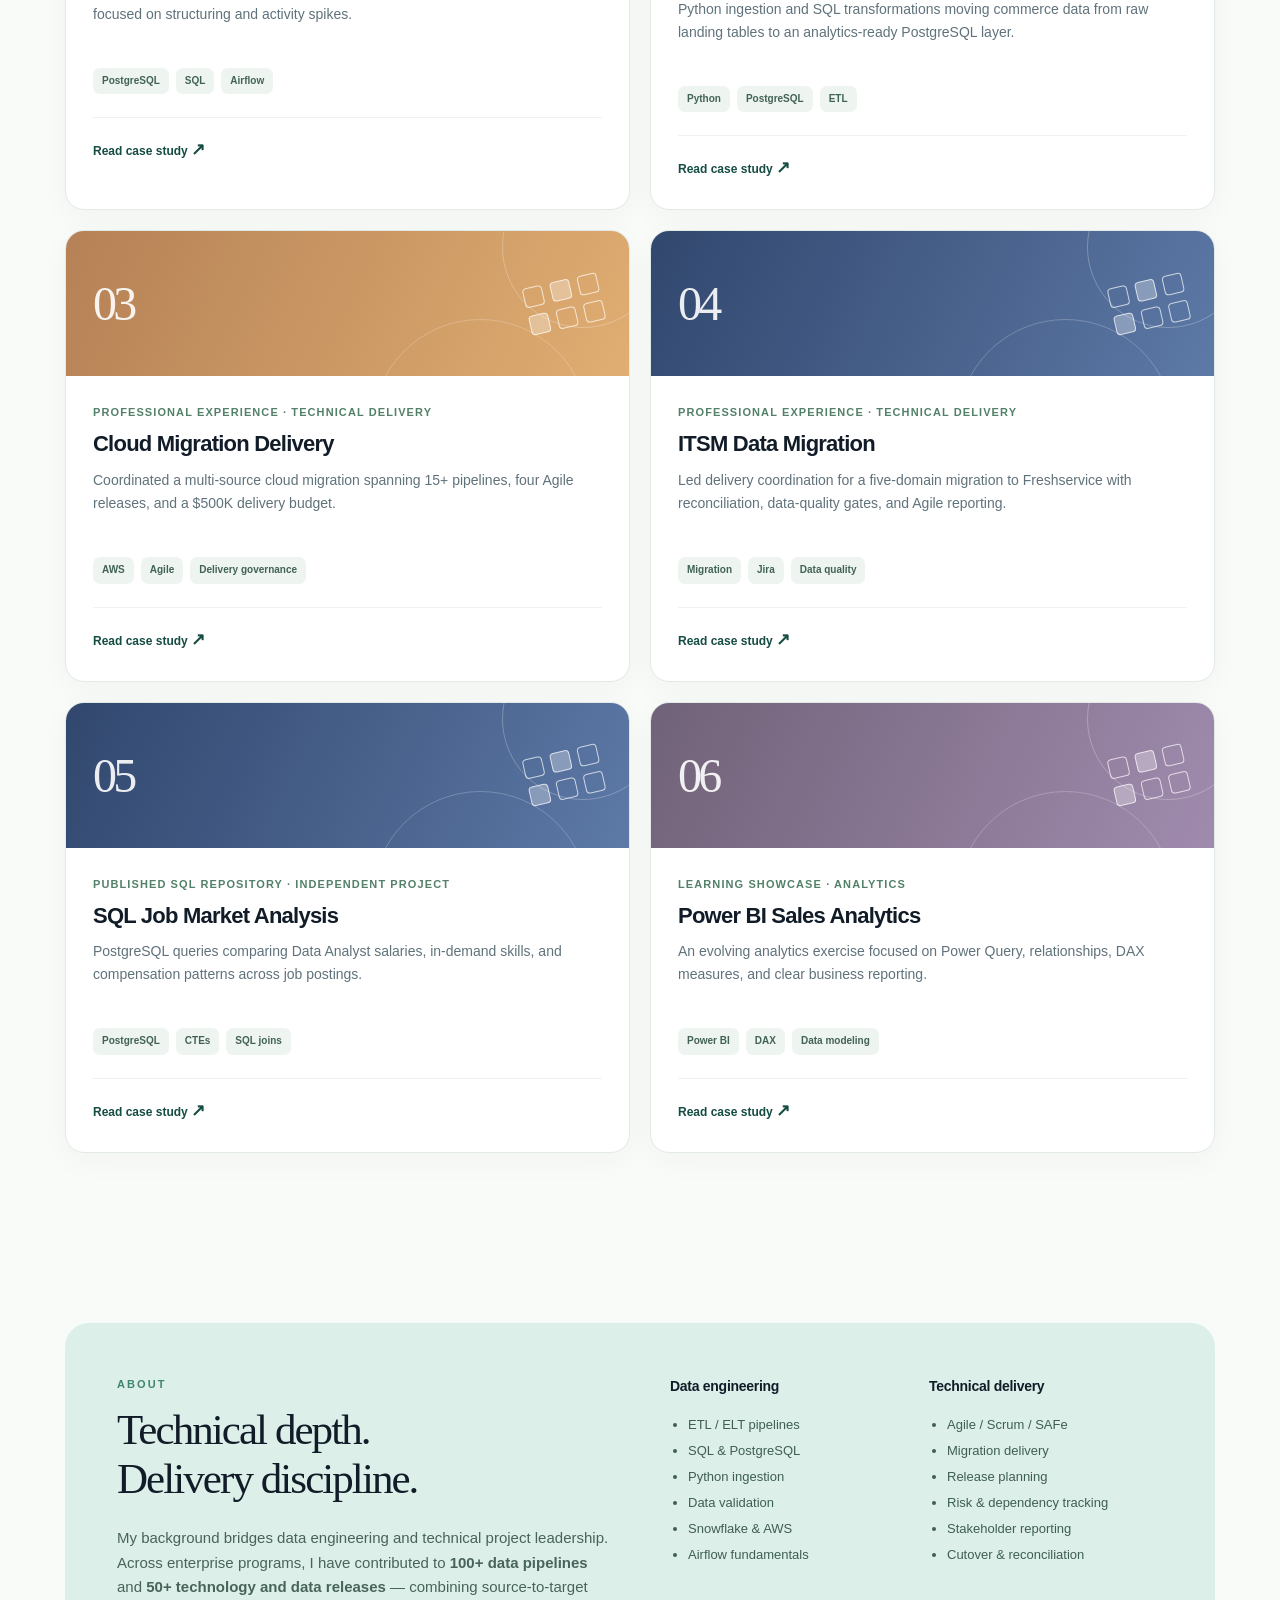
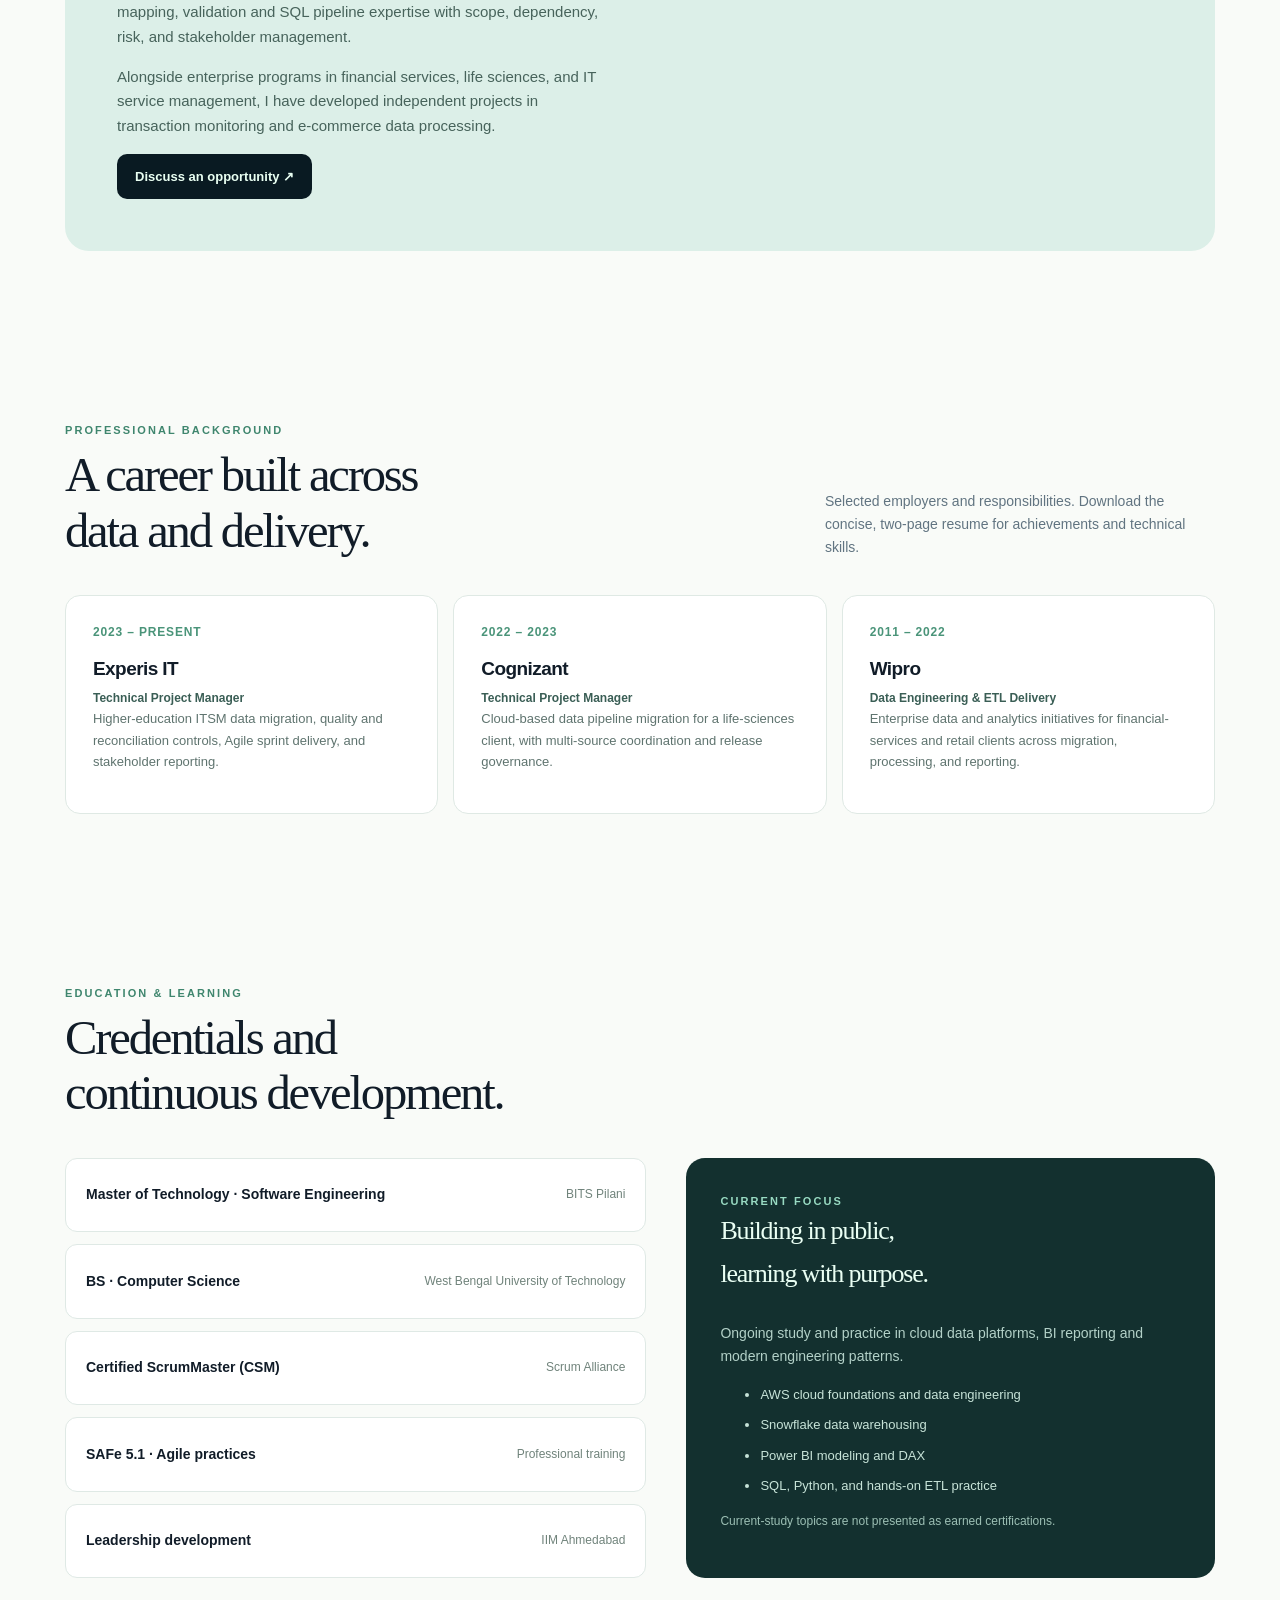
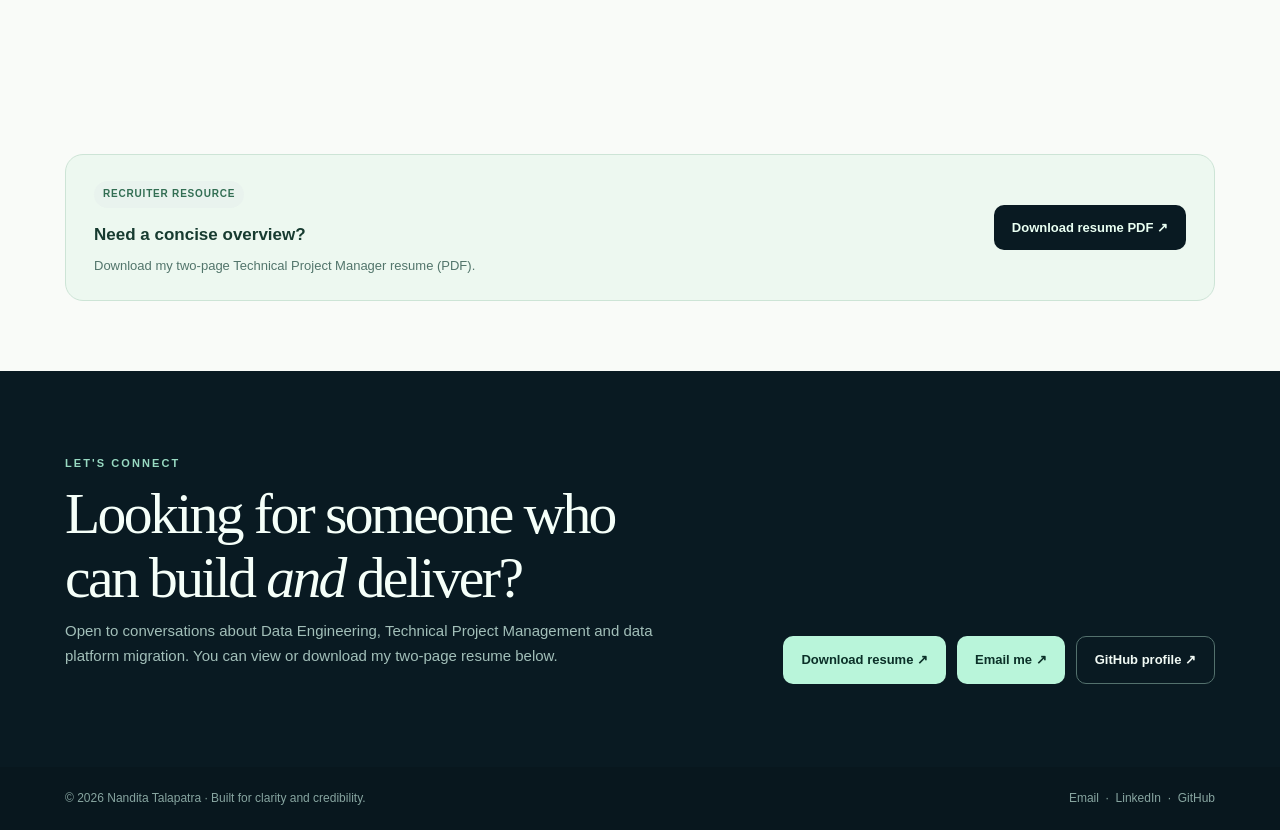
==== commit 35e79ac3: "Add files via upload" ====
--- a/index.html
+++ b/index.html
@@ -7,13 +7,13 @@
 <a href="index.html#work">Selected work</a><a href="index.html#about">About</a><a href="index.html#experience">Experience</a><a href="index.html#credentials">Credentials</a><a class="nav-action" href="index.html#contact">Get in touch ↗</a>
 <a class="resume-link" href="resume/Nandita_Talapatra_Technical_Project_Manager_Resume.pdf" rel="noopener noreferrer" target="_blank">Resume PDF ↗</a></nav></div></header><main id="main"><section class="hero"><div class="container hero-inner"><div><div class="eyebrow">Data Engineering × Technical Delivery</div><h1 class="serif">Turning complex data into <em>measurable outcomes.</em></h1><p class="hero-sub">I'm Nandita — a technology professional with 12+ years across data engineering, cloud and data migration, and Agile delivery. I combine hands-on data skills with the structure needed to deliver enterprise initiatives.</p><div class="hero-actions"><a class="button button-light" href="#work">Explore selected work <span aria-hidden="true">↗</span></a><a class="button button-outline" href="https://www.linkedin.com/in/ntalapatra/" rel="noopener noreferrer" target="_blank">Connect on LinkedIn ↗</a><a class="button button-outline" href="resume/Nandita_Talapatra_Technical_Project_Manager_Resume.pdf" rel="noopener noreferrer" target="_blank">View / download resume ↗</a></div><div class="hero-note">SQL · Python · PostgreSQL · Snowflake · AWS · Agile / Scrum</div></div>
 <div aria-label="Conceptual data pipeline showing ingest, validate, transform, and deliver stages" class="hero-graphic" role="img"><div class="graphic-top"><span>Engineering + Delivery / System View</span><span class="dots"><i></i><i></i><i></i></span></div><div class="flow-stack"><div class="flow-item"><div><strong>01 / Ingest</strong><br/><span>Sources · Python · SQL</span></div><span class="flow-tag">SOURCE</span></div><div class="flow-arrow">↓</div><div class="flow-item"><div><strong>02 / Validate + Model</strong><br/><span>Quality checks · PostgreSQL · Snowflake</span></div><span class="flow-tag">TRUST</span></div><div class="flow-arrow">↓</div><div class="flow-item"><div><strong>03 / Orchestrate</strong><br/><span>Dependencies · Airflow · Delivery gates</span></div><span class="flow-tag">FLOW</span></div><div class="flow-arrow">↓</div><div class="flow-item"><div><strong>04 / Deliver Insights</strong><br/><span>Analytics · Reporting · Stakeholders</span></div><span class="flow-tag">VALUE</span></div></div><div class="graphic-bottom"><span><i class="tiny-led"></i>Conceptual workflow</span><span>QUALITY → DELIVERY</span></div></div></div></section>
-<section class="stat-strip"><div class="container stat-grid"><div class="stat"><strong>12+ years</strong><span>Across enterprise IT</span></div><div class="stat"><strong>5+ years</strong><span>Technical project / delivery management</span></div><div class="stat"><strong>15+ pipelines</strong><span>In a cloud migration initiative</span></div><div class="stat"><strong>4 releases</strong><span>Delivered within a $500K program budget</span></div></div></section>
+<section class="stat-strip"><div class="container stat-grid"><div class="stat"><strong>12+ years</strong><span>Across enterprise IT</span></div><div class="stat"><strong>5+ years</strong><span>Technical project / delivery management</span></div><div class="stat"><strong>100+ pipelines</strong><span>Data pipelines delivered across enterprise programs</span></div><div class="stat"><strong>50+ releases</strong><span>Technology and data delivery releases across career</span></div></div></section>
 <section class="section" id="work"><div class="container"><div class="section-head"><div><div class="eyebrow-light">SELECTED WORK</div><h2 class="serif">Proof of work,<br/>not just a list of tools.</h2></div><p>Public source is linked when available; independent technical builds and enterprise delivery case studies are clearly distinguished.</p></div><div aria-label="Filter projects" class="filter-bar" role="group"><button aria-pressed="true" class="filter-btn active" data-filter="all" type="button">All work</button><button aria-pressed="false" class="filter-btn" data-filter="engineering" type="button">Data &amp; Analytics</button><button aria-pressed="false" class="filter-btn" data-filter="delivery" type="button">Technical Delivery</button></div><div class="project-grid"><article class="project-card" data-category="engineering"><div aria-hidden="true" class="card-top tone-dark"><span class="card-number">01</span><span class="card-art"><i></i><i></i><i></i><i></i><i></i><i></i></span></div><div class="card-content"><div class="meta">Published SQL files · independent project</div><h3>AML Transaction Monitoring</h3><p>Rule-based transaction screening with SQL checks and Airflow orchestration, focused on structuring and activity spikes.</p><div class="tags"><span class="tag">PostgreSQL</span><span class="tag">SQL</span><span class="tag">Airflow</span></div><div class="card-footer"><a aria-label="Read case study: AML Transaction Monitoring" href="projects/aml-monitoring.html">Read case study <span aria-hidden="true" class="arrow">↗</span></a></div></div></article>
 <article class="project-card" data-category="engineering"><div aria-hidden="true" class="card-top tone-mint"><span class="card-number">02</span><span class="card-art"><i></i><i></i><i></i><i></i><i></i><i></i></span></div><div class="card-content"><div class="meta">Independent implementation · code walkthrough available on request</div><h3>E-commerce Data Pipeline</h3><p>Python ingestion and SQL transformations moving commerce data from raw landing tables to an analytics-ready PostgreSQL layer.</p><div class="tags"><span class="tag">Python</span><span class="tag">PostgreSQL</span><span class="tag">ETL</span></div><div class="card-footer"><a aria-label="Read case study: E-commerce Data Pipeline" href="projects/ecommerce-pipeline.html">Read case study <span aria-hidden="true" class="arrow">↗</span></a></div></div></article>
 <article class="project-card" data-category="delivery"><div aria-hidden="true" class="card-top tone-amber"><span class="card-number">03</span><span class="card-art"><i></i><i></i><i></i><i></i><i></i><i></i></span></div><div class="card-content"><div class="meta">Professional experience · Technical delivery</div><h3>Cloud Migration Delivery</h3><p>Coordinated a multi-source cloud migration spanning 15+ pipelines, four Agile releases, and a $500K delivery budget.</p><div class="tags"><span class="tag">AWS</span><span class="tag">Agile</span><span class="tag">Delivery governance</span></div><div class="card-footer"><a aria-label="Read case study: Cloud Migration Delivery" href="projects/cloud-migration.html">Read case study <span aria-hidden="true" class="arrow">↗</span></a></div></div></article>
 <article class="project-card" data-category="delivery"><div aria-hidden="true" class="card-top tone-blue"><span class="card-number">04</span><span class="card-art"><i></i><i></i><i></i><i></i><i></i><i></i></span></div><div class="card-content"><div class="meta">Professional experience · Technical delivery</div><h3>ITSM Data Migration</h3><p>Led delivery coordination for a five-domain migration to Freshservice with reconciliation, data-quality gates, and Agile reporting.</p><div class="tags"><span class="tag">Migration</span><span class="tag">Jira</span><span class="tag">Data quality</span></div><div class="card-footer"><a aria-label="Read case study: ITSM Data Migration" href="projects/itsm-migration.html">Read case study <span aria-hidden="true" class="arrow">↗</span></a></div></div></article>
 <article class="project-card" data-category="engineering"><div aria-hidden="true" class="card-top tone-blue"><span class="card-number">05</span><span class="card-art"><i></i><i></i><i></i><i></i><i></i><i></i></span></div><div class="card-content"><div class="meta">Published SQL repository · independent project</div><h3>SQL Job Market Analysis</h3><p>PostgreSQL queries comparing Data Analyst salaries, in-demand skills, and compensation patterns across job postings.</p><div class="tags"><span class="tag">PostgreSQL</span><span class="tag">CTEs</span><span class="tag">SQL joins</span></div><div class="card-footer"><a aria-label="Read case study: SQL Job Market Analysis" href="projects/sql-job-analysis.html">Read case study <span aria-hidden="true" class="arrow">↗</span></a></div></div></article><article class="project-card" data-category="engineering"><div aria-hidden="true" class="card-top tone-purple"><span class="card-number">06</span><span class="card-art"><i></i><i></i><i></i><i></i><i></i><i></i></span></div><div class="card-content"><div class="meta">Learning showcase · Analytics</div><h3>Power BI Sales Analytics</h3><p>An evolving analytics exercise focused on Power Query, relationships, DAX measures, and clear business reporting.</p><div class="tags"><span class="tag">Power BI</span><span class="tag">DAX</span><span class="tag">Data modeling</span></div><div class="card-footer"><a aria-label="Read case study: Power BI Sales Analytics" href="projects/power-bi-analytics.html">Read case study <span aria-hidden="true" class="arrow">↗</span></a></div></div></article></div></div></section>
-<section class="section-tight" id="about"><div class="container"><div class="about-panel"><div><div class="eyebrow-light">ABOUT</div><h2 class="serif">Technical depth.<br/>Delivery discipline.</h2><p>My background bridges data engineering and technical project leadership. That means I can work through source-to-target mappings, validation logic, SQL and pipeline design — while also managing scope, cross-team dependencies, quality gates, and stakeholder communication.</p><p>Alongside enterprise programs in financial services, life sciences, and IT service management, I have developed independent projects in transaction monitoring and e-commerce data processing.</p><a class="button button-dark" href="mailto:nanditatalapatra9@gmail.com?subject=Portfolio%20inquiry">Discuss an opportunity ↗</a></div><div class="expertise"><div><h3>Data engineering</h3><ul><li>ETL / ELT pipelines</li><li>SQL &amp; PostgreSQL</li><li>Python ingestion</li><li>Data validation</li><li>Snowflake &amp; AWS</li><li>Airflow fundamentals</li></ul></div><div><h3>Technical delivery</h3><ul><li>Agile / Scrum / SAFe</li><li>Migration delivery</li><li>Release planning</li><li>Risk &amp; dependency tracking</li><li>Stakeholder reporting</li><li>Cutover &amp; reconciliation</li></ul></div></div></div></div></section>
+<section class="section-tight" id="about"><div class="container"><div class="about-panel"><div><div class="eyebrow-light">ABOUT</div><h2 class="serif">Technical depth.<br/>Delivery discipline.</h2><p>My background bridges data engineering and technical project leadership. Across enterprise programs, I have contributed to <strong>100+ data pipelines</strong> and <strong>50+ technology and data releases</strong> — combining source-to-target mapping, validation and SQL pipeline expertise with scope, dependency, risk, and stakeholder management.</p><p>Alongside enterprise programs in financial services, life sciences, and IT service management, I have developed independent projects in transaction monitoring and e-commerce data processing.</p><a class="button button-dark" href="mailto:nanditatalapatra9@gmail.com?subject=Portfolio%20inquiry">Discuss an opportunity ↗</a></div><div class="expertise"><div><h3>Data engineering</h3><ul><li>ETL / ELT pipelines</li><li>SQL &amp; PostgreSQL</li><li>Python ingestion</li><li>Data validation</li><li>Snowflake &amp; AWS</li><li>Airflow fundamentals</li></ul></div><div><h3>Technical delivery</h3><ul><li>Agile / Scrum / SAFe</li><li>Migration delivery</li><li>Release planning</li><li>Risk &amp; dependency tracking</li><li>Stakeholder reporting</li><li>Cutover &amp; reconciliation</li></ul></div></div></div></div></section>
 <section class="section" id="experience"><div class="container"><div class="section-head"><div><div class="eyebrow-light">PROFESSIONAL BACKGROUND</div><h2 class="serif">A career built across<br/>data and delivery.</h2></div><p>Selected employers and responsibilities. Download the concise, two-page resume for achievements and technical skills.</p></div><div class="timeline"><div class="timeline-item"><div class="timeline-date">2023 – PRESENT</div><h3>Experis IT</h3><div class="label">Technical Project Manager</div><p>Higher-education ITSM data migration, quality and reconciliation controls, Agile sprint delivery, and stakeholder reporting.</p></div><div class="timeline-item"><div class="timeline-date">2022 – 2023</div><h3>Cognizant</h3><div class="label">Technical Project Manager</div><p>Cloud-based data pipeline migration for a life-sciences client, with multi-source coordination and release governance.</p></div><div class="timeline-item"><div class="timeline-date">2011 – 2022</div><h3>Wipro</h3><div class="label">Data Engineering &amp; ETL Delivery</div><p>Enterprise data and analytics initiatives for financial-services and retail clients across migration, processing, and reporting.</p></div></div></div></section>
 <section class="section-tight" id="credentials"><div class="container"><div class="section-head"><div><div class="eyebrow-light">EDUCATION &amp; LEARNING</div><h2 class="serif">Credentials and<br/>continuous development.</h2></div></div><div class="credentials"><div class="credential-list"><div class="credential"><strong>Master of Technology · Software Engineering</strong><span>BITS Pilani</span></div><div class="credential"><strong>BS · Computer Science</strong><span>West Bengal University of Technology</span></div><div class="credential"><strong>Certified ScrumMaster (CSM)</strong><span>Scrum Alliance</span></div><div class="credential"><strong>SAFe 5.1 · Agile practices</strong><span>Professional training</span></div><div class="credential"><strong>Leadership development</strong><span>IIM Ahmedabad</span></div></div><div class="learn-box"><div class="eyebrow">CURRENT FOCUS</div><h3 class="serif">Building in public,<br/>learning with purpose.</h3><p>Ongoing study and practice in cloud data platforms, BI reporting and modern engineering patterns.</p><ul><li>AWS cloud foundations and data engineering</li><li>Snowflake data warehousing</li><li>Power BI modeling and DAX</li><li>SQL, Python, and hands-on ETL practice</li></ul><p style="font-size:12px;color:#9cbfb4">Current-study topics are not presented as earned certifications.</p></div></div></div></section><section class="section-tight" id="resume"><div class="container"><div class="resume-banner"><div><div class="section-tag">Recruiter resource</div><strong>Need a concise overview?</strong><p>Download my two-page Technical Project Manager resume (PDF).</p></div><a class="button button-dark" download="" href="resume/Nandita_Talapatra_Technical_Project_Manager_Resume.pdf" rel="noopener noreferrer" target="_blank">Download resume PDF ↗</a></div></div></section>
 <section class="contact-section" id="contact"><div class="container contact-inner"><div><div class="eyebrow">LET'S CONNECT</div><h2 class="serif">Looking for someone who<br/>can build <em>and</em> deliver?</h2><p>Open to conversations about Data Engineering, Technical Project Management and data platform migration. You can view or download my two-page resume below.</p></div><div class="hero-actions"><a class="button button-light button-resume" href="resume/Nandita_Talapatra_Technical_Project_Manager_Resume.pdf" rel="noopener noreferrer" target="_blank">Download resume ↗</a><a class="button button-light" href="mailto:nanditatalapatra9@gmail.com?subject=Opportunity%20for%20Nandita%20Talapatra">Email me ↗</a><a class="button button-outline" href="https://github.com/nanditatalapatra" rel="noopener noreferrer" target="_blank">GitHub profile ↗</a></div></div></section></main><footer class="footer"><div class="container footer-inner"><span>© <span data-year="">2026  ·  <a href="resume/Nandita_Talapatra_Technical_Project_Manager_Resume.pdf" rel="noopener noreferrer" target="_blank">Resume PDF</a></span> Nandita Talapatra · Built for clarity and credibility.</span><span><a href="mailto:nanditatalapatra9@gmail.com">Email</a>  ·  <a href="https://www.linkedin.com/in/ntalapatra/" rel="noopener noreferrer" target="_blank">LinkedIn</a>  ·  <a href="https://github.com/nanditatalapatra" rel="noopener noreferrer" target="_blank">GitHub</a></span></div></footer></body></html>
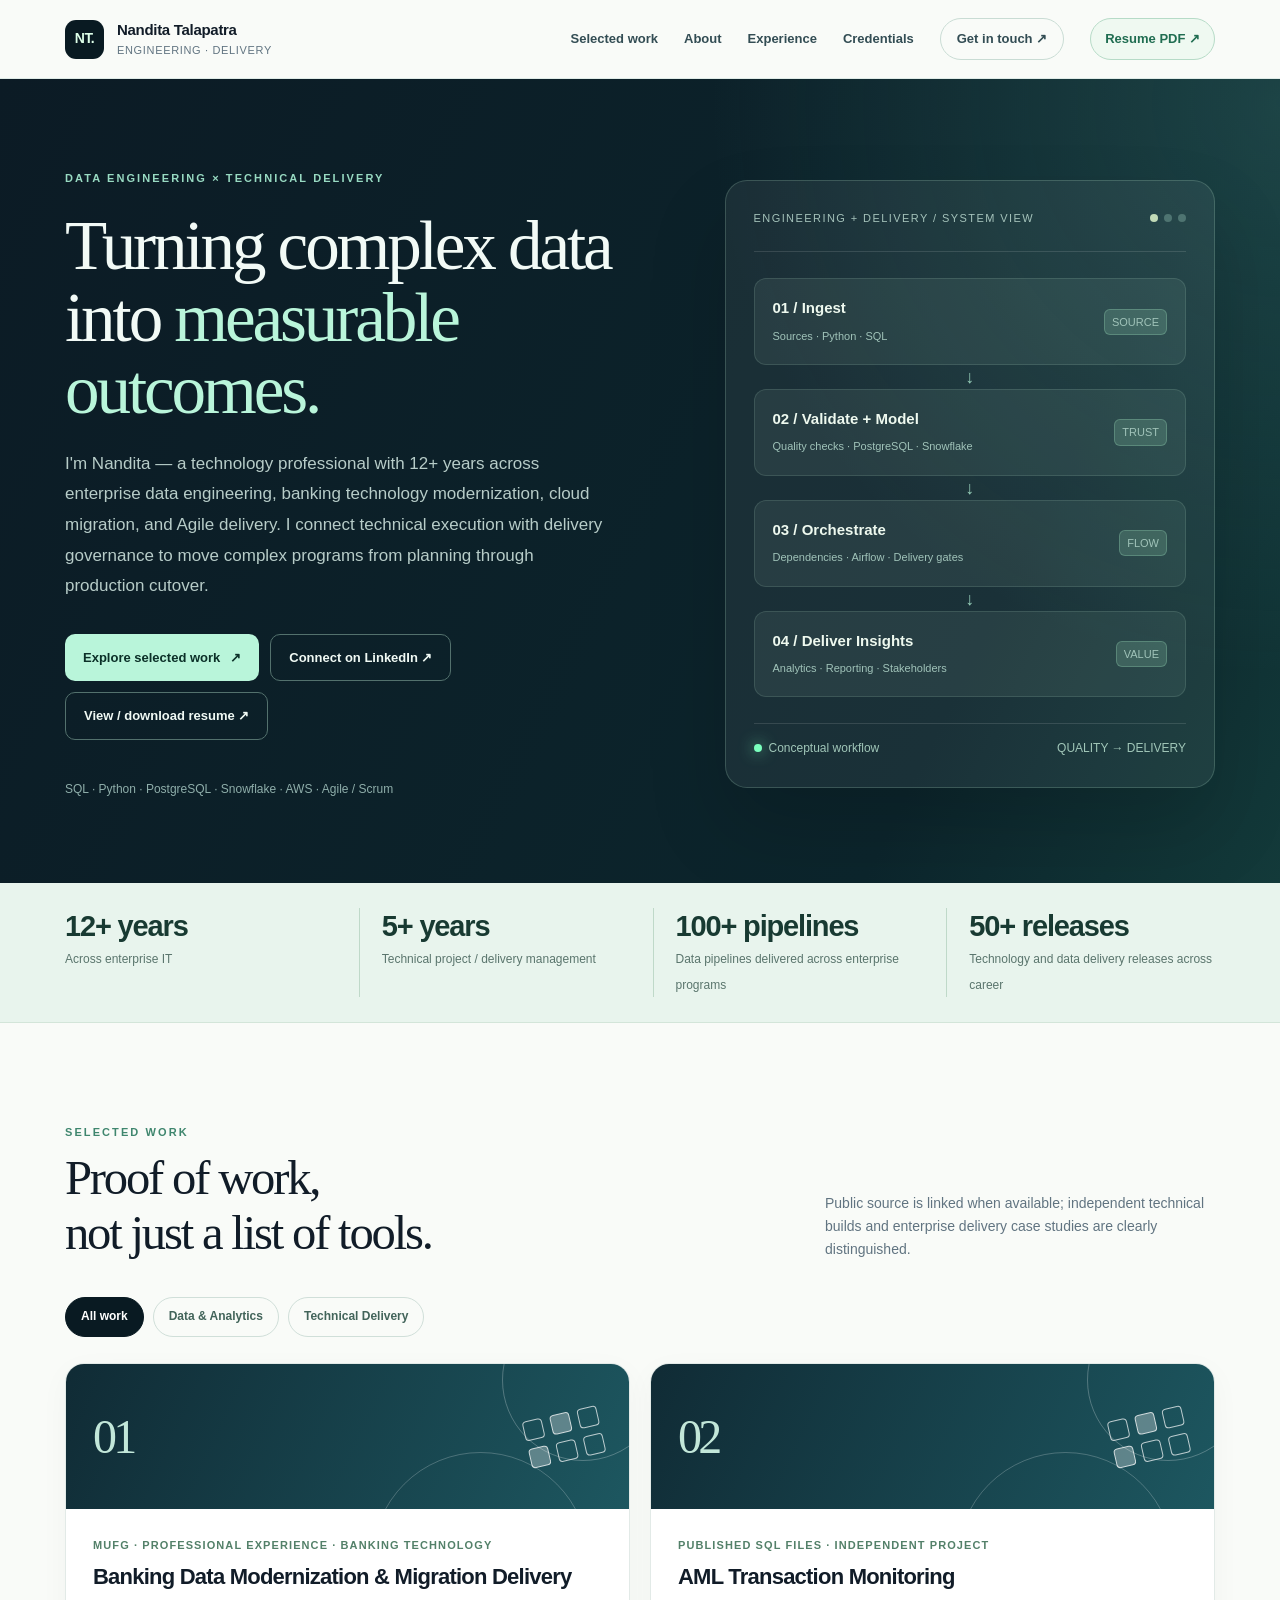
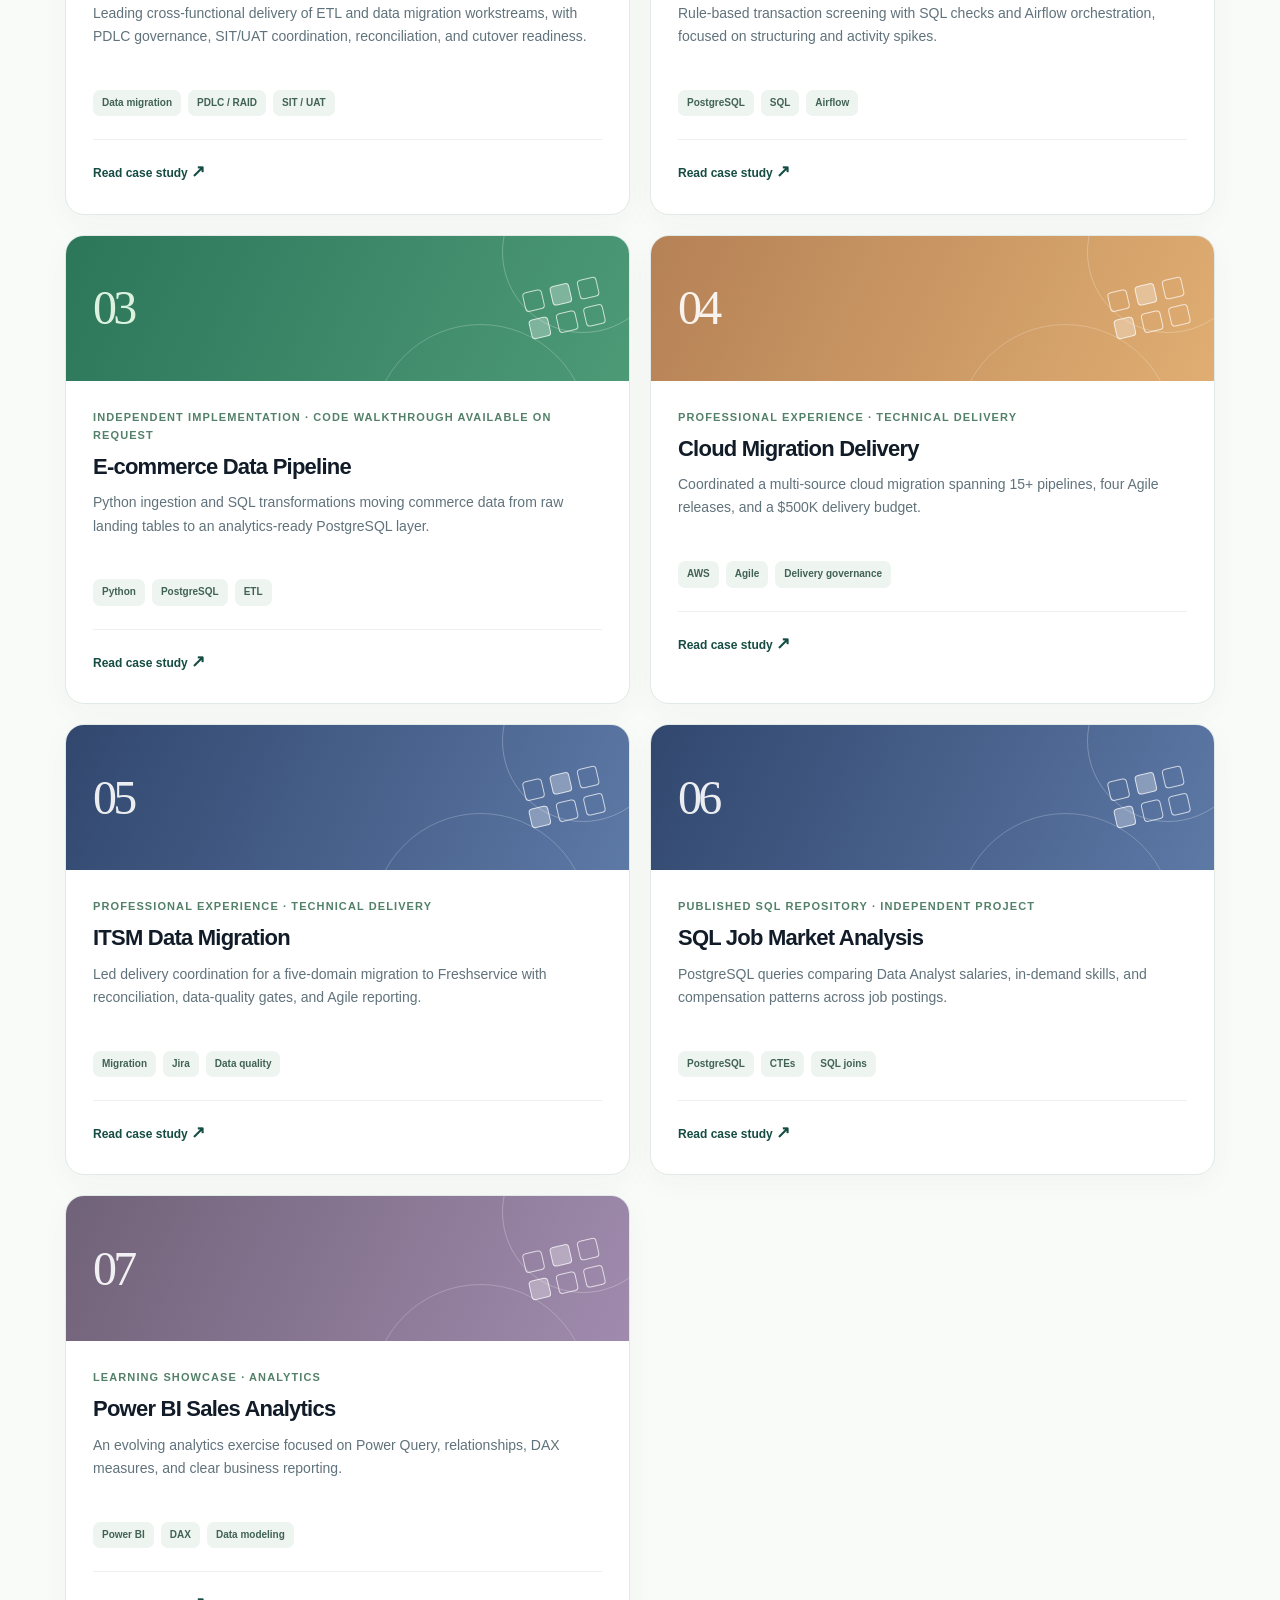
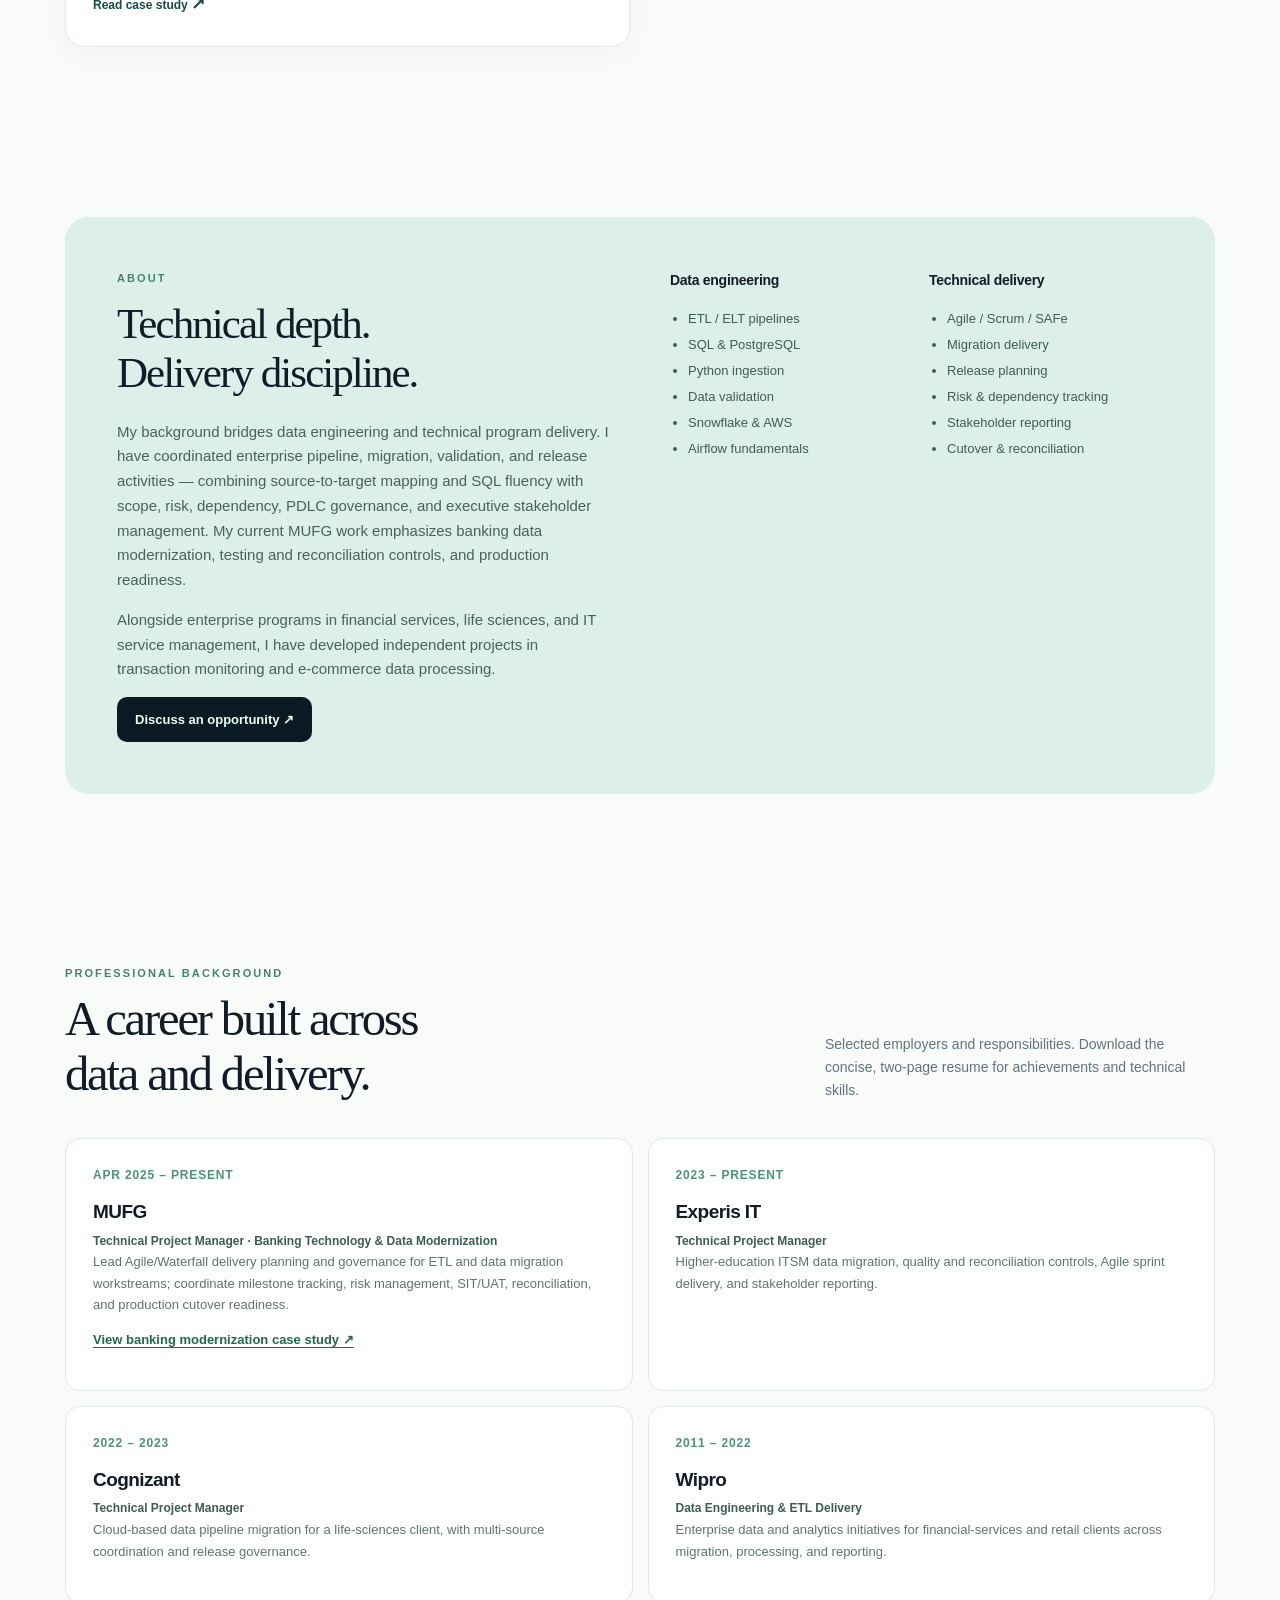
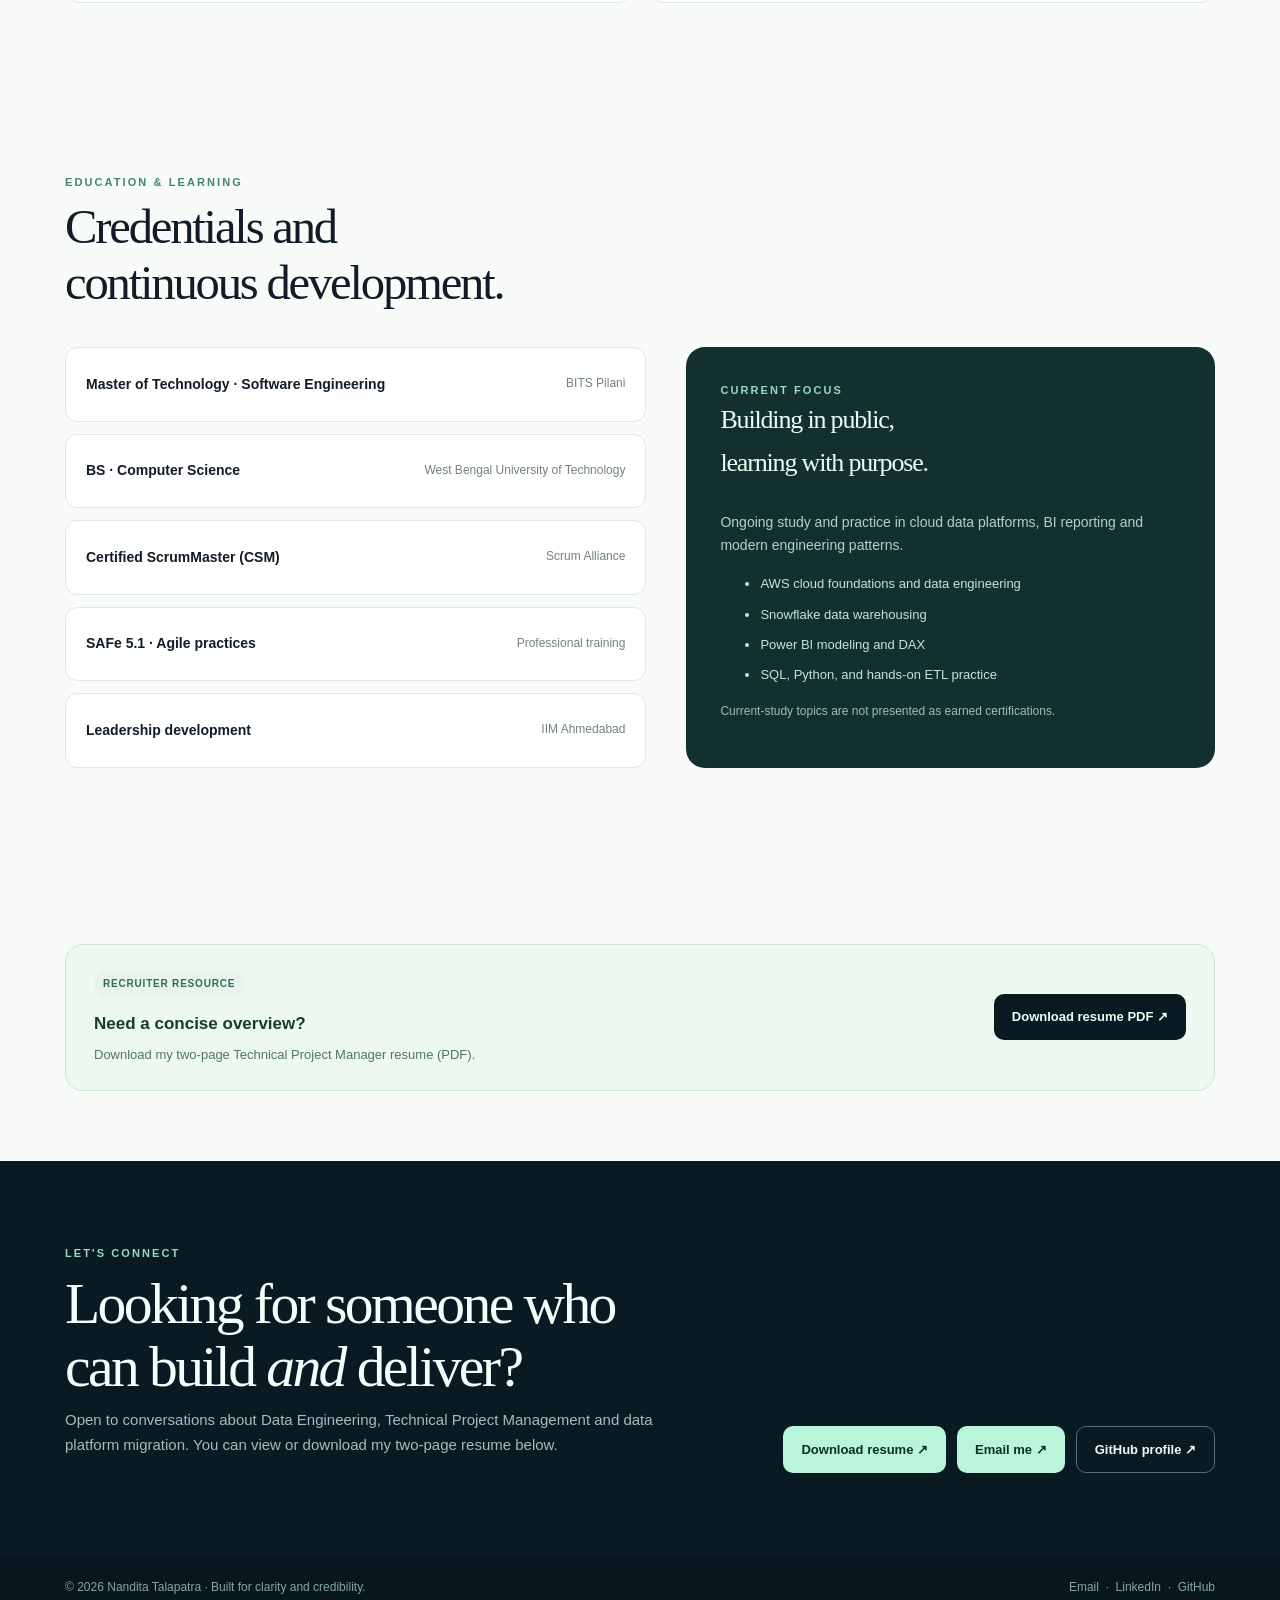
==== commit 11af07be: "Add files via upload" ====
--- a/index.html
+++ b/index.html
@@ -1,19 +1,20 @@
 <!DOCTYPE html>
-<html lang="en"><head><meta charset="utf-8"/><meta content="width=device-width, initial-scale=1" name="viewport"/><meta content="Portfolio of Nandita Talapatra: hands-on Data Engineering projects, technical project delivery case studies, SQL, Python, Airflow, PostgreSQL, cloud migrations." name="description"/><meta content="#0c252c" name="theme-color"/><title>Data Engineering &amp; Technical Delivery Portfolio | Nandita Talapatra</title><link href="assets/styles.css" rel="stylesheet"/><script defer="" src="assets/main.js"></script><meta content="Nandita Talapatra | Data Engineering &amp; Technical Delivery" property="og:title"/></head><body><a class="skip" href="#main">Skip to content</a>
+
+<html lang="en"><head><meta charset="utf-8"/><meta content="width=device-width, initial-scale=1" name="viewport"/><meta content="Portfolio of Nandita Talapatra: MUFG banking technology modernization, technical project management, data migration delivery, SQL, Python, ETL and cloud case studies." name="description"/><meta content="#0c252c" name="theme-color"/><title>Data Engineering &amp; Technical Delivery Portfolio | Nandita Talapatra</title><link href="assets/styles.css" rel="stylesheet"/><script defer="" src="assets/main.js"></script><meta content="Nandita Talapatra | Data Engineering &amp; Technical Delivery" property="og:title"/></head><body><a class="skip" href="#main">Skip to content</a>
 <header class="site-header"><div class="container nav-wrap">
 <a aria-label="Nandita Talapatra portfolio home" class="brand" href="index.html"><span class="brand-mark">NT.</span><span>Nandita Talapatra<small>Engineering · Delivery</small></span></a>
 <button aria-controls="navlinks" aria-expanded="false" class="nav-toggle" data-menu-toggle="" type="button">Menu ☰</button>
 <nav aria-label="Main navigation" class="nav-links" data-nav-links="" id="navlinks">
 <a href="index.html#work">Selected work</a><a href="index.html#about">About</a><a href="index.html#experience">Experience</a><a href="index.html#credentials">Credentials</a><a class="nav-action" href="index.html#contact">Get in touch ↗</a>
-<a class="resume-link" href="resume/Nandita_Talapatra_Technical_Project_Manager_Resume.pdf" rel="noopener noreferrer" target="_blank">Resume PDF ↗</a></nav></div></header><main id="main"><section class="hero"><div class="container hero-inner"><div><div class="eyebrow">Data Engineering × Technical Delivery</div><h1 class="serif">Turning complex data into <em>measurable outcomes.</em></h1><p class="hero-sub">I'm Nandita — a technology professional with 12+ years across data engineering, cloud and data migration, and Agile delivery. I combine hands-on data skills with the structure needed to deliver enterprise initiatives.</p><div class="hero-actions"><a class="button button-light" href="#work">Explore selected work <span aria-hidden="true">↗</span></a><a class="button button-outline" href="https://www.linkedin.com/in/ntalapatra/" rel="noopener noreferrer" target="_blank">Connect on LinkedIn ↗</a><a class="button button-outline" href="resume/Nandita_Talapatra_Technical_Project_Manager_Resume.pdf" rel="noopener noreferrer" target="_blank">View / download resume ↗</a></div><div class="hero-note">SQL · Python · PostgreSQL · Snowflake · AWS · Agile / Scrum</div></div>
+<a class="resume-link" href="resume/Nandita_Talapatra_Technical_Project_Manager_Resume.pdf" rel="noopener noreferrer" target="_blank">Resume PDF ↗</a></nav></div></header><main id="main"><section class="hero"><div class="container hero-inner"><div><div class="eyebrow">Data Engineering × Technical Delivery</div><h1 class="serif">Turning complex data into <em>measurable outcomes.</em></h1><p class="hero-sub">I'm Nandita — a technology professional with 12+ years across enterprise data engineering, banking technology modernization, cloud migration, and Agile delivery. I connect technical execution with delivery governance to move complex programs from planning through production cutover.</p><div class="hero-actions"><a class="button button-light" href="#work">Explore selected work <span aria-hidden="true">↗</span></a><a class="button button-outline" href="https://www.linkedin.com/in/ntalapatra/" rel="noopener noreferrer" target="_blank">Connect on LinkedIn ↗</a><a class="button button-outline" href="resume/Nandita_Talapatra_Technical_Project_Manager_Resume.pdf" rel="noopener noreferrer" target="_blank">View / download resume ↗</a></div><div class="hero-note">SQL · Python · PostgreSQL · Snowflake · AWS · Agile / Scrum</div></div>
 <div aria-label="Conceptual data pipeline showing ingest, validate, transform, and deliver stages" class="hero-graphic" role="img"><div class="graphic-top"><span>Engineering + Delivery / System View</span><span class="dots"><i></i><i></i><i></i></span></div><div class="flow-stack"><div class="flow-item"><div><strong>01 / Ingest</strong><br/><span>Sources · Python · SQL</span></div><span class="flow-tag">SOURCE</span></div><div class="flow-arrow">↓</div><div class="flow-item"><div><strong>02 / Validate + Model</strong><br/><span>Quality checks · PostgreSQL · Snowflake</span></div><span class="flow-tag">TRUST</span></div><div class="flow-arrow">↓</div><div class="flow-item"><div><strong>03 / Orchestrate</strong><br/><span>Dependencies · Airflow · Delivery gates</span></div><span class="flow-tag">FLOW</span></div><div class="flow-arrow">↓</div><div class="flow-item"><div><strong>04 / Deliver Insights</strong><br/><span>Analytics · Reporting · Stakeholders</span></div><span class="flow-tag">VALUE</span></div></div><div class="graphic-bottom"><span><i class="tiny-led"></i>Conceptual workflow</span><span>QUALITY → DELIVERY</span></div></div></div></section>
 <section class="stat-strip"><div class="container stat-grid"><div class="stat"><strong>12+ years</strong><span>Across enterprise IT</span></div><div class="stat"><strong>5+ years</strong><span>Technical project / delivery management</span></div><div class="stat"><strong>100+ pipelines</strong><span>Data pipelines delivered across enterprise programs</span></div><div class="stat"><strong>50+ releases</strong><span>Technology and data delivery releases across career</span></div></div></section>
-<section class="section" id="work"><div class="container"><div class="section-head"><div><div class="eyebrow-light">SELECTED WORK</div><h2 class="serif">Proof of work,<br/>not just a list of tools.</h2></div><p>Public source is linked when available; independent technical builds and enterprise delivery case studies are clearly distinguished.</p></div><div aria-label="Filter projects" class="filter-bar" role="group"><button aria-pressed="true" class="filter-btn active" data-filter="all" type="button">All work</button><button aria-pressed="false" class="filter-btn" data-filter="engineering" type="button">Data &amp; Analytics</button><button aria-pressed="false" class="filter-btn" data-filter="delivery" type="button">Technical Delivery</button></div><div class="project-grid"><article class="project-card" data-category="engineering"><div aria-hidden="true" class="card-top tone-dark"><span class="card-number">01</span><span class="card-art"><i></i><i></i><i></i><i></i><i></i><i></i></span></div><div class="card-content"><div class="meta">Published SQL files · independent project</div><h3>AML Transaction Monitoring</h3><p>Rule-based transaction screening with SQL checks and Airflow orchestration, focused on structuring and activity spikes.</p><div class="tags"><span class="tag">PostgreSQL</span><span class="tag">SQL</span><span class="tag">Airflow</span></div><div class="card-footer"><a aria-label="Read case study: AML Transaction Monitoring" href="projects/aml-monitoring.html">Read case study <span aria-hidden="true" class="arrow">↗</span></a></div></div></article>
-<article class="project-card" data-category="engineering"><div aria-hidden="true" class="card-top tone-mint"><span class="card-number">02</span><span class="card-art"><i></i><i></i><i></i><i></i><i></i><i></i></span></div><div class="card-content"><div class="meta">Independent implementation · code walkthrough available on request</div><h3>E-commerce Data Pipeline</h3><p>Python ingestion and SQL transformations moving commerce data from raw landing tables to an analytics-ready PostgreSQL layer.</p><div class="tags"><span class="tag">Python</span><span class="tag">PostgreSQL</span><span class="tag">ETL</span></div><div class="card-footer"><a aria-label="Read case study: E-commerce Data Pipeline" href="projects/ecommerce-pipeline.html">Read case study <span aria-hidden="true" class="arrow">↗</span></a></div></div></article>
-<article class="project-card" data-category="delivery"><div aria-hidden="true" class="card-top tone-amber"><span class="card-number">03</span><span class="card-art"><i></i><i></i><i></i><i></i><i></i><i></i></span></div><div class="card-content"><div class="meta">Professional experience · Technical delivery</div><h3>Cloud Migration Delivery</h3><p>Coordinated a multi-source cloud migration spanning 15+ pipelines, four Agile releases, and a $500K delivery budget.</p><div class="tags"><span class="tag">AWS</span><span class="tag">Agile</span><span class="tag">Delivery governance</span></div><div class="card-footer"><a aria-label="Read case study: Cloud Migration Delivery" href="projects/cloud-migration.html">Read case study <span aria-hidden="true" class="arrow">↗</span></a></div></div></article>
-<article class="project-card" data-category="delivery"><div aria-hidden="true" class="card-top tone-blue"><span class="card-number">04</span><span class="card-art"><i></i><i></i><i></i><i></i><i></i><i></i></span></div><div class="card-content"><div class="meta">Professional experience · Technical delivery</div><h3>ITSM Data Migration</h3><p>Led delivery coordination for a five-domain migration to Freshservice with reconciliation, data-quality gates, and Agile reporting.</p><div class="tags"><span class="tag">Migration</span><span class="tag">Jira</span><span class="tag">Data quality</span></div><div class="card-footer"><a aria-label="Read case study: ITSM Data Migration" href="projects/itsm-migration.html">Read case study <span aria-hidden="true" class="arrow">↗</span></a></div></div></article>
-<article class="project-card" data-category="engineering"><div aria-hidden="true" class="card-top tone-blue"><span class="card-number">05</span><span class="card-art"><i></i><i></i><i></i><i></i><i></i><i></i></span></div><div class="card-content"><div class="meta">Published SQL repository · independent project</div><h3>SQL Job Market Analysis</h3><p>PostgreSQL queries comparing Data Analyst salaries, in-demand skills, and compensation patterns across job postings.</p><div class="tags"><span class="tag">PostgreSQL</span><span class="tag">CTEs</span><span class="tag">SQL joins</span></div><div class="card-footer"><a aria-label="Read case study: SQL Job Market Analysis" href="projects/sql-job-analysis.html">Read case study <span aria-hidden="true" class="arrow">↗</span></a></div></div></article><article class="project-card" data-category="engineering"><div aria-hidden="true" class="card-top tone-purple"><span class="card-number">06</span><span class="card-art"><i></i><i></i><i></i><i></i><i></i><i></i></span></div><div class="card-content"><div class="meta">Learning showcase · Analytics</div><h3>Power BI Sales Analytics</h3><p>An evolving analytics exercise focused on Power Query, relationships, DAX measures, and clear business reporting.</p><div class="tags"><span class="tag">Power BI</span><span class="tag">DAX</span><span class="tag">Data modeling</span></div><div class="card-footer"><a aria-label="Read case study: Power BI Sales Analytics" href="projects/power-bi-analytics.html">Read case study <span aria-hidden="true" class="arrow">↗</span></a></div></div></article></div></div></section>
-<section class="section-tight" id="about"><div class="container"><div class="about-panel"><div><div class="eyebrow-light">ABOUT</div><h2 class="serif">Technical depth.<br/>Delivery discipline.</h2><p>My background bridges data engineering and technical project leadership. Across enterprise programs, I have contributed to <strong>100+ data pipelines</strong> and <strong>50+ technology and data releases</strong> — combining source-to-target mapping, validation and SQL pipeline expertise with scope, dependency, risk, and stakeholder management.</p><p>Alongside enterprise programs in financial services, life sciences, and IT service management, I have developed independent projects in transaction monitoring and e-commerce data processing.</p><a class="button button-dark" href="mailto:nanditatalapatra9@gmail.com?subject=Portfolio%20inquiry">Discuss an opportunity ↗</a></div><div class="expertise"><div><h3>Data engineering</h3><ul><li>ETL / ELT pipelines</li><li>SQL &amp; PostgreSQL</li><li>Python ingestion</li><li>Data validation</li><li>Snowflake &amp; AWS</li><li>Airflow fundamentals</li></ul></div><div><h3>Technical delivery</h3><ul><li>Agile / Scrum / SAFe</li><li>Migration delivery</li><li>Release planning</li><li>Risk &amp; dependency tracking</li><li>Stakeholder reporting</li><li>Cutover &amp; reconciliation</li></ul></div></div></div></div></section>
-<section class="section" id="experience"><div class="container"><div class="section-head"><div><div class="eyebrow-light">PROFESSIONAL BACKGROUND</div><h2 class="serif">A career built across<br/>data and delivery.</h2></div><p>Selected employers and responsibilities. Download the concise, two-page resume for achievements and technical skills.</p></div><div class="timeline"><div class="timeline-item"><div class="timeline-date">2023 – PRESENT</div><h3>Experis IT</h3><div class="label">Technical Project Manager</div><p>Higher-education ITSM data migration, quality and reconciliation controls, Agile sprint delivery, and stakeholder reporting.</p></div><div class="timeline-item"><div class="timeline-date">2022 – 2023</div><h3>Cognizant</h3><div class="label">Technical Project Manager</div><p>Cloud-based data pipeline migration for a life-sciences client, with multi-source coordination and release governance.</p></div><div class="timeline-item"><div class="timeline-date">2011 – 2022</div><h3>Wipro</h3><div class="label">Data Engineering &amp; ETL Delivery</div><p>Enterprise data and analytics initiatives for financial-services and retail clients across migration, processing, and reporting.</p></div></div></div></section>
+<section class="section" id="work"><div class="container"><div class="section-head"><div><div class="eyebrow-light">SELECTED WORK</div><h2 class="serif">Proof of work,<br/>not just a list of tools.</h2></div><p>Public source is linked when available; independent technical builds and enterprise delivery case studies are clearly distinguished.</p></div><div aria-label="Filter projects" class="filter-bar" role="group"><button aria-pressed="true" class="filter-btn active" data-filter="all" type="button">All work</button><button aria-pressed="false" class="filter-btn" data-filter="engineering" type="button">Data &amp; Analytics</button><button aria-pressed="false" class="filter-btn" data-filter="delivery" type="button">Technical Delivery</button></div><div class="project-grid"><article class="project-card" data-category="delivery"><div aria-hidden="true" class="card-top tone-dark"><span class="card-number">01</span><span class="card-art"><i></i><i></i><i></i><i></i><i></i><i></i></span></div><div class="card-content"><div class="meta">MUFG · Professional experience · Banking technology</div><h3>Banking Data Modernization &amp; Migration Delivery</h3><p>Leading cross-functional delivery of ETL and data migration workstreams, with PDLC governance, SIT/UAT coordination, reconciliation, and cutover readiness.</p><div class="tags"><span class="tag">Data migration</span><span class="tag">PDLC / RAID</span><span class="tag">SIT / UAT</span></div><div class="card-footer"><a aria-label="Read case study: MUFG Banking Data Modernization" href="projects/mufg-banking-modernization.html">Read case study <span aria-hidden="true" class="arrow">↗</span></a></div></div></article><article class="project-card" data-category="engineering"><div aria-hidden="true" class="card-top tone-dark"><span class="card-number">02</span><span class="card-art"><i></i><i></i><i></i><i></i><i></i><i></i></span></div><div class="card-content"><div class="meta">Published SQL files · independent project</div><h3>AML Transaction Monitoring</h3><p>Rule-based transaction screening with SQL checks and Airflow orchestration, focused on structuring and activity spikes.</p><div class="tags"><span class="tag">PostgreSQL</span><span class="tag">SQL</span><span class="tag">Airflow</span></div><div class="card-footer"><a aria-label="Read case study: AML Transaction Monitoring" href="projects/aml-monitoring.html">Read case study <span aria-hidden="true" class="arrow">↗</span></a></div></div></article>
+<article class="project-card" data-category="engineering"><div aria-hidden="true" class="card-top tone-mint"><span class="card-number">03</span><span class="card-art"><i></i><i></i><i></i><i></i><i></i><i></i></span></div><div class="card-content"><div class="meta">Independent implementation · code walkthrough available on request</div><h3>E-commerce Data Pipeline</h3><p>Python ingestion and SQL transformations moving commerce data from raw landing tables to an analytics-ready PostgreSQL layer.</p><div class="tags"><span class="tag">Python</span><span class="tag">PostgreSQL</span><span class="tag">ETL</span></div><div class="card-footer"><a aria-label="Read case study: E-commerce Data Pipeline" href="projects/ecommerce-pipeline.html">Read case study <span aria-hidden="true" class="arrow">↗</span></a></div></div></article>
+<article class="project-card" data-category="delivery"><div aria-hidden="true" class="card-top tone-amber"><span class="card-number">04</span><span class="card-art"><i></i><i></i><i></i><i></i><i></i><i></i></span></div><div class="card-content"><div class="meta">Professional experience · Technical delivery</div><h3>Cloud Migration Delivery</h3><p>Coordinated a multi-source cloud migration spanning 15+ pipelines, four Agile releases, and a $500K delivery budget.</p><div class="tags"><span class="tag">AWS</span><span class="tag">Agile</span><span class="tag">Delivery governance</span></div><div class="card-footer"><a aria-label="Read case study: Cloud Migration Delivery" href="projects/cloud-migration.html">Read case study <span aria-hidden="true" class="arrow">↗</span></a></div></div></article>
+<article class="project-card" data-category="delivery"><div aria-hidden="true" class="card-top tone-blue"><span class="card-number">05</span><span class="card-art"><i></i><i></i><i></i><i></i><i></i><i></i></span></div><div class="card-content"><div class="meta">Professional experience · Technical delivery</div><h3>ITSM Data Migration</h3><p>Led delivery coordination for a five-domain migration to Freshservice with reconciliation, data-quality gates, and Agile reporting.</p><div class="tags"><span class="tag">Migration</span><span class="tag">Jira</span><span class="tag">Data quality</span></div><div class="card-footer"><a aria-label="Read case study: ITSM Data Migration" href="projects/itsm-migration.html">Read case study <span aria-hidden="true" class="arrow">↗</span></a></div></div></article>
+<article class="project-card" data-category="engineering"><div aria-hidden="true" class="card-top tone-blue"><span class="card-number">06</span><span class="card-art"><i></i><i></i><i></i><i></i><i></i><i></i></span></div><div class="card-content"><div class="meta">Published SQL repository · independent project</div><h3>SQL Job Market Analysis</h3><p>PostgreSQL queries comparing Data Analyst salaries, in-demand skills, and compensation patterns across job postings.</p><div class="tags"><span class="tag">PostgreSQL</span><span class="tag">CTEs</span><span class="tag">SQL joins</span></div><div class="card-footer"><a aria-label="Read case study: SQL Job Market Analysis" href="projects/sql-job-analysis.html">Read case study <span aria-hidden="true" class="arrow">↗</span></a></div></div></article><article class="project-card" data-category="engineering"><div aria-hidden="true" class="card-top tone-purple"><span class="card-number">07</span><span class="card-art"><i></i><i></i><i></i><i></i><i></i><i></i></span></div><div class="card-content"><div class="meta">Learning showcase · Analytics</div><h3>Power BI Sales Analytics</h3><p>An evolving analytics exercise focused on Power Query, relationships, DAX measures, and clear business reporting.</p><div class="tags"><span class="tag">Power BI</span><span class="tag">DAX</span><span class="tag">Data modeling</span></div><div class="card-footer"><a aria-label="Read case study: Power BI Sales Analytics" href="projects/power-bi-analytics.html">Read case study <span aria-hidden="true" class="arrow">↗</span></a></div></div></article></div></div></section>
+<section class="section-tight" id="about"><div class="container"><div class="about-panel"><div><div class="eyebrow-light">ABOUT</div><h2 class="serif">Technical depth.<br/>Delivery discipline.</h2><p>My background bridges data engineering and technical program delivery. I have coordinated enterprise pipeline, migration, validation, and release activities — combining source-to-target mapping and SQL fluency with scope, risk, dependency, PDLC governance, and executive stakeholder management. My current MUFG work emphasizes banking data modernization, testing and reconciliation controls, and production readiness.</p><p>Alongside enterprise programs in financial services, life sciences, and IT service management, I have developed independent projects in transaction monitoring and e-commerce data processing.</p><a class="button button-dark" href="mailto:nanditatalapatra9@gmail.com?subject=Portfolio%20inquiry">Discuss an opportunity ↗</a></div><div class="expertise"><div><h3>Data engineering</h3><ul><li>ETL / ELT pipelines</li><li>SQL &amp; PostgreSQL</li><li>Python ingestion</li><li>Data validation</li><li>Snowflake &amp; AWS</li><li>Airflow fundamentals</li></ul></div><div><h3>Technical delivery</h3><ul><li>Agile / Scrum / SAFe</li><li>Migration delivery</li><li>Release planning</li><li>Risk &amp; dependency tracking</li><li>Stakeholder reporting</li><li>Cutover &amp; reconciliation</li></ul></div></div></div></div></section>
+<section class="section" id="experience"><div class="container"><div class="section-head"><div><div class="eyebrow-light">PROFESSIONAL BACKGROUND</div><h2 class="serif">A career built across<br/>data and delivery.</h2></div><p>Selected employers and responsibilities. Download the concise, two-page resume for achievements and technical skills.</p></div><div class="timeline"><div class="timeline-item"><div class="timeline-date">APR 2025 – PRESENT</div><h3>MUFG</h3><div class="label">Technical Project Manager · Banking Technology &amp; Data Modernization</div><p>Lead Agile/Waterfall delivery planning and governance for ETL and data migration workstreams; coordinate milestone tracking, risk management, SIT/UAT, reconciliation, and production cutover readiness.</p><p><a class="mini-link" href="projects/mufg-banking-modernization.html">View banking modernization case study ↗</a></p></div><div class="timeline-item"><div class="timeline-date">2023 – PRESENT</div><h3>Experis IT</h3><div class="label">Technical Project Manager</div><p>Higher-education ITSM data migration, quality and reconciliation controls, Agile sprint delivery, and stakeholder reporting.</p></div><div class="timeline-item"><div class="timeline-date">2022 – 2023</div><h3>Cognizant</h3><div class="label">Technical Project Manager</div><p>Cloud-based data pipeline migration for a life-sciences client, with multi-source coordination and release governance.</p></div><div class="timeline-item"><div class="timeline-date">2011 – 2022</div><h3>Wipro</h3><div class="label">Data Engineering &amp; ETL Delivery</div><p>Enterprise data and analytics initiatives for financial-services and retail clients across migration, processing, and reporting.</p></div></div></div></section>
 <section class="section-tight" id="credentials"><div class="container"><div class="section-head"><div><div class="eyebrow-light">EDUCATION &amp; LEARNING</div><h2 class="serif">Credentials and<br/>continuous development.</h2></div></div><div class="credentials"><div class="credential-list"><div class="credential"><strong>Master of Technology · Software Engineering</strong><span>BITS Pilani</span></div><div class="credential"><strong>BS · Computer Science</strong><span>West Bengal University of Technology</span></div><div class="credential"><strong>Certified ScrumMaster (CSM)</strong><span>Scrum Alliance</span></div><div class="credential"><strong>SAFe 5.1 · Agile practices</strong><span>Professional training</span></div><div class="credential"><strong>Leadership development</strong><span>IIM Ahmedabad</span></div></div><div class="learn-box"><div class="eyebrow">CURRENT FOCUS</div><h3 class="serif">Building in public,<br/>learning with purpose.</h3><p>Ongoing study and practice in cloud data platforms, BI reporting and modern engineering patterns.</p><ul><li>AWS cloud foundations and data engineering</li><li>Snowflake data warehousing</li><li>Power BI modeling and DAX</li><li>SQL, Python, and hands-on ETL practice</li></ul><p style="font-size:12px;color:#9cbfb4">Current-study topics are not presented as earned certifications.</p></div></div></div></section><section class="section-tight" id="resume"><div class="container"><div class="resume-banner"><div><div class="section-tag">Recruiter resource</div><strong>Need a concise overview?</strong><p>Download my two-page Technical Project Manager resume (PDF).</p></div><a class="button button-dark" download="" href="resume/Nandita_Talapatra_Technical_Project_Manager_Resume.pdf" rel="noopener noreferrer" target="_blank">Download resume PDF ↗</a></div></div></section>
 <section class="contact-section" id="contact"><div class="container contact-inner"><div><div class="eyebrow">LET'S CONNECT</div><h2 class="serif">Looking for someone who<br/>can build <em>and</em> deliver?</h2><p>Open to conversations about Data Engineering, Technical Project Management and data platform migration. You can view or download my two-page resume below.</p></div><div class="hero-actions"><a class="button button-light button-resume" href="resume/Nandita_Talapatra_Technical_Project_Manager_Resume.pdf" rel="noopener noreferrer" target="_blank">Download resume ↗</a><a class="button button-light" href="mailto:nanditatalapatra9@gmail.com?subject=Opportunity%20for%20Nandita%20Talapatra">Email me ↗</a><a class="button button-outline" href="https://github.com/nanditatalapatra" rel="noopener noreferrer" target="_blank">GitHub profile ↗</a></div></div></section></main><footer class="footer"><div class="container footer-inner"><span>© <span data-year="">2026  ·  <a href="resume/Nandita_Talapatra_Technical_Project_Manager_Resume.pdf" rel="noopener noreferrer" target="_blank">Resume PDF</a></span> Nandita Talapatra · Built for clarity and credibility.</span><span><a href="mailto:nanditatalapatra9@gmail.com">Email</a>  ·  <a href="https://www.linkedin.com/in/ntalapatra/" rel="noopener noreferrer" target="_blank">LinkedIn</a>  ·  <a href="https://github.com/nanditatalapatra" rel="noopener noreferrer" target="_blank">GitHub</a></span></div></footer></body></html>
--- a/assets/styles.css
+++ b/assets/styles.css
@@ -4,7 +4,7 @@
 .site-header{position:sticky;top:0;z-index:10;background:rgba(249,251,248,.96);border-bottom:1px solid var(--line);backdrop-filter:blur(12px)}.nav-wrap{height:78px;display:flex;align-items:center;justify-content:space-between;gap:24px}.brand{display:flex;align-items:center;gap:13px;line-height:1.1;font-weight:760;font-size:15px;letter-spacing:-.02em}.brand-mark{width:39px;height:39px;border-radius:11px;background:var(--dark);color:#ddffe9;display:grid;place-items:center;font-size:14px;letter-spacing:-.04em}.brand small{display:block;color:var(--muted);font-size:11px;font-weight:500;margin-top:5px;letter-spacing:.06em;text-transform:uppercase}.nav-links{display:flex;align-items:center;gap:26px;font-size:13px;font-weight:600;color:#334d54}.nav-links a:hover,.inline-link:hover{color:var(--mintdeep)}.nav-action{border:1px solid #c9dcd4;border-radius:999px;padding:9px 16px}.nav-toggle{display:none;cursor:pointer;background:none;border:1px solid #ccd9d3;padding:7px 13px;border-radius:9px;color:var(--ink)}
 .hero{background:radial-gradient(circle at 100% 3%,rgba(71,146,136,.27),transparent 38%),linear-gradient(116deg,#0c1b25,#0c252c 75%,#133a3a);color:#f2faf6;overflow:hidden}.hero-inner{display:grid;grid-template-columns:1.1fr .9fr;gap:60px;min-height:592px;align-items:center;padding:90px 0 84px}.eyebrow,.eyebrow-light{font-size:11px;letter-spacing:.19em;text-transform:uppercase;font-weight:750;color:#98dac2}.eyebrow-light{color:#3f866e}.hero h1{font-size:clamp(44px,5.4vw,76px);line-height:1.04;margin:23px 0 23px;max-width:735px}.hero h1 em{font-style:normal;color:var(--mint)}.hero-sub{max-width:540px;font-size:17px;color:#b7ccc8;line-height:1.8}.hero-actions{display:flex;flex-wrap:wrap;gap:11px;margin:32px 0 0}.button{display:inline-flex;align-items:center;justify-content:center;gap:10px;padding:12px 18px;font-size:13px;font-weight:750;border-radius:10px;transition:transform .2s,background-color .2s}.button:hover{transform:translateY(-2px)}.button-light{background:var(--mint);color:#0b3028}.button-outline{border:1px solid #53716d;color:#f0f9f4}.button-dark{background:var(--dark);color:#e9fff2}.button-border{border:1px solid #cfddd8;color:#1a3c38}.hero-note{margin-top:40px;color:#8faeaa;font-size:12px}.hero-graphic{padding:28px;background:rgba(255,255,255,.06);border:1px solid rgba(205,255,222,.18);box-shadow:0 40px 80px rgba(0,0,0,.15);border-radius:22px;position:relative}.graphic-top{display:flex;align-items:center;justify-content:space-between;padding-bottom:24px;border-bottom:1px solid rgba(255,255,255,.12);font-size:11px;color:#a4c2ba;letter-spacing:.13em;text-transform:uppercase}.dots{display:flex;gap:6px}.dots i{display:block;width:8px;height:8px;border-radius:50%;background:#4e7471}.dots i:first-child{background:#c1dab7}.flow-stack{display:grid;grid-template-columns:1fr;gap:10px;padding:26px 0}.flow-item{border-radius:12px;background:rgba(210,252,226,.07);border:1px solid rgba(210,252,226,.12);padding:16px 18px;display:flex;align-items:center;justify-content:space-between;gap:10px}.flow-item strong{font-size:15px;color:#eef9ef}.flow-item span{font-size:11px;color:#a0c3b9}.flow-tag{background:rgba(175,244,203,.16);color:#beffdc;border:1px solid rgba(175,244,203,.24);padding:3px 7px;border-radius:6px;font-size:10px}.flow-arrow{text-align:center;color:#95cdb8;margin:-7px 0;line-height:1;font-size:18px}.graphic-bottom{display:flex;align-items:center;justify-content:space-between;padding-top:15px;border-top:1px solid rgba(255,255,255,.12);font-size:12px;color:#a0c6b8}.tiny-led{display:inline-block;width:8px;height:8px;background:#7affbd;border-radius:50%;box-shadow:0 0 15px #69d4a3;margin-right:7px}
 .stat-strip{background:#e8f4ed;border-bottom:1px solid #d3e5d9}.stat-grid{display:grid;grid-template-columns:repeat(4,1fr);gap:25px;padding:25px 0}.stat{border-left:1px solid #bfd9c9;padding-left:22px}.stat:first-child{border-left:0;padding-left:0}.stat strong{display:block;font-size:29px;line-height:1.25;letter-spacing:-.04em;color:#183a32}.stat span{font-size:12px;color:#5a756d}.section{padding:100px 0}.section-tight{padding:70px 0}.section-head{display:flex;justify-content:space-between;align-items:end;gap:28px;margin-bottom:36px}.section-head h2{font-size:clamp(34px,3.8vw,50px);line-height:1.14;margin:9px 0 0}.section-head p{max-width:390px;color:var(--muted);font-size:14px;margin:0}.section-lede{font-size:17px;color:var(--ink2);line-height:1.8}.filter-bar{display:flex;gap:9px;flex-wrap:wrap;margin-bottom:26px}.filter-btn{border:1px solid #d0dfd9;background:transparent;color:#42645a;padding:9px 15px;border-radius:999px;cursor:pointer;font-size:12px;font-weight:720}.filter-btn.active,.filter-btn[aria-pressed=true]{background:var(--dark);color:#fff;border-color:var(--dark)}.project-grid{display:grid;grid-template-columns:repeat(2,minmax(0,1fr));gap:20px}.project-card{background:#fff;border:1px solid #e2eae7;border-radius:19px;overflow:hidden;box-shadow:0 8px 30px rgba(25,58,58,.035);transition:transform .2s,box-shadow .2s}.project-card:hover{transform:translateY(-4px);box-shadow:var(--shadow)}.card-top{height:145px;position:relative;display:flex;align-items:center;padding:24px 27px;overflow:hidden}.card-top:before{content:'';position:absolute;width:160px;height:160px;border:1px solid rgba(255,255,255,.25);border-radius:50%;top:-65px;right:-35px}.card-top:after{content:'';position:absolute;width:215px;height:215px;border:1px solid rgba(255,255,255,.22);border-radius:50%;bottom:-160px;right:40px}.tone-dark{background:linear-gradient(115deg,#102b35,#1d5760);color:#d6fbeb}.tone-mint{background:linear-gradient(115deg,#2c765a,#4d9a77);color:#efffee}.tone-amber{background:linear-gradient(115deg,#b58156,#e0ae72);color:#fff}.tone-blue{background:linear-gradient(115deg,#31476e,#5d79a6);color:#fff}.tone-purple{background:linear-gradient(115deg,#706278,#a08bae);color:#fff}.card-number{font-size:48px;font-family:Georgia,serif;font-weight:400;opacity:.9;letter-spacing:-.08em}.card-art{margin-left:auto;display:grid;grid-template-columns:repeat(3,20px);gap:8px;transform:rotate(-13deg);z-index:1}.card-art i{width:20px;height:20px;border:1px solid rgba(255,255,255,.7);border-radius:4px}.card-art i:nth-child(2),.card-art i:nth-child(4){background:rgba(255,255,255,.3)}.card-content{padding:27px}.meta{color:#538069;font-size:11px;letter-spacing:.1em;font-weight:800;text-transform:uppercase;margin-bottom:9px}.card-content h3{font-size:22px;line-height:1.3;letter-spacing:-.035em;margin-bottom:10px}.card-content p{font-size:14px;color:#60727b;min-height:70px}.tags{display:flex;gap:7px;flex-wrap:wrap;margin-top:18px}.tag{font-size:10px;padding:5px 9px;border-radius:7px;background:#eef4f0;color:#416257;font-weight:720}.card-footer{border-top:1px solid #edf1ef;margin-top:23px;padding-top:18px;color:#154c43;font-size:12px;font-weight:780;display:flex;justify-content:space-between}.card-footer .arrow{font-size:17px}.project-card[hidden]{display:none!important}
-.about-panel{background:var(--teal);border-radius:24px;padding:52px;display:grid;grid-template-columns:1fr 1fr;gap:60px}.about-panel h2{font-size:43px;line-height:1.15;margin:12px 0 22px}.about-panel p{color:#47635b;font-size:15px}.expertise{display:grid;grid-template-columns:1fr 1fr;gap:25px}.expertise h3{font-size:14px;letter-spacing:-.02em;margin:0 0 14px}.expertise ul{margin:0;padding-left:18px;color:#3e5e55;font-size:13px;line-height:2}.timeline{display:grid;grid-template-columns:repeat(3,1fr);gap:15px}.timeline-item{border:1px solid #dfe9e4;background:#fff;padding:27px;border-radius:15px}.timeline-date{font-size:12px;font-weight:800;color:#4a9479;letter-spacing:.07em}.timeline-item h3{font-size:19px;letter-spacing:-.03em;margin:10px 0 4px}.timeline-item p{font-size:13px;color:#5f746f}.timeline-item .label{font-size:12px;font-weight:700;color:#3a5e55}.credentials{display:grid;grid-template-columns:1.1fr 1fr;gap:40px}.credential-list{display:grid;gap:12px}.credential{padding:17px 20px;border:1px solid #dfe9e5;background:#fff;border-radius:12px;display:flex;justify-content:space-between;align-items:center;gap:14px}.credential strong{font-size:14px}.credential span{font-size:12px;color:#70837b}.learn-box{background:#13302f;color:#eafff4;border-radius:19px;padding:34px}.learn-box h3{font-size:26px;letter-spacing:-.045em}.learn-box p{color:#b3d1c8;font-size:14px}.learn-box li{font-size:13px;color:#c7e3d8;margin-bottom:9px}.contact-section{background:var(--dark);color:#f5fff9;padding:83px 0}.contact-inner{display:flex;align-items:end;justify-content:space-between;gap:35px}.contact-inner h2{font-size:clamp(36px,4.5vw,58px);line-height:1.1;margin:10px 0}.contact-inner p{color:#a2bfb9;font-size:15px;max-width:590px}.footer{background:#08171e;color:#87a5a0;padding:22px 0;font-size:12px}.footer-inner{display:flex;align-items:center;justify-content:space-between;gap:14px;flex-wrap:wrap}.footer a:hover{color:#d3fae8}
+.about-panel{background:var(--teal);border-radius:24px;padding:52px;display:grid;grid-template-columns:1fr 1fr;gap:60px}.about-panel h2{font-size:43px;line-height:1.15;margin:12px 0 22px}.about-panel p{color:#47635b;font-size:15px}.expertise{display:grid;grid-template-columns:1fr 1fr;gap:25px}.expertise h3{font-size:14px;letter-spacing:-.02em;margin:0 0 14px}.expertise ul{margin:0;padding-left:18px;color:#3e5e55;font-size:13px;line-height:2}.timeline{display:grid;grid-template-columns:repeat(2,minmax(0,1fr));gap:15px}.timeline-item{border:1px solid #dfe9e4;background:#fff;padding:27px;border-radius:15px}.timeline-date{font-size:12px;font-weight:800;color:#4a9479;letter-spacing:.07em}.timeline-item h3{font-size:19px;letter-spacing:-.03em;margin:10px 0 4px}.timeline-item p{font-size:13px;color:#5f746f}.timeline-item .label{font-size:12px;font-weight:700;color:#3a5e55}.credentials{display:grid;grid-template-columns:1.1fr 1fr;gap:40px}.credential-list{display:grid;gap:12px}.credential{padding:17px 20px;border:1px solid #dfe9e5;background:#fff;border-radius:12px;display:flex;justify-content:space-between;align-items:center;gap:14px}.credential strong{font-size:14px}.credential span{font-size:12px;color:#70837b}.learn-box{background:#13302f;color:#eafff4;border-radius:19px;padding:34px}.learn-box h3{font-size:26px;letter-spacing:-.045em}.learn-box p{color:#b3d1c8;font-size:14px}.learn-box li{font-size:13px;color:#c7e3d8;margin-bottom:9px}.contact-section{background:var(--dark);color:#f5fff9;padding:83px 0}.contact-inner{display:flex;align-items:end;justify-content:space-between;gap:35px}.contact-inner h2{font-size:clamp(36px,4.5vw,58px);line-height:1.1;margin:10px 0}.contact-inner p{color:#a2bfb9;font-size:15px;max-width:590px}.footer{background:#08171e;color:#87a5a0;padding:22px 0;font-size:12px}.footer-inner{display:flex;align-items:center;justify-content:space-between;gap:14px;flex-wrap:wrap}.footer a:hover{color:#d3fae8}
 /* Detail pages */
 .breadcrumb{color:#668276;font-size:12px;padding:31px 0}.breadcrumb a{text-decoration:underline;text-underline-offset:3px}.detail-hero{background:radial-gradient(circle at 85% 7%,rgba(150,222,193,.17),transparent 35%),#0f292e;color:#f4fff9;padding:76px 0}.detail-hero .container{max-width:1050px}.detail-hero h1{font-size:clamp(40px,5vw,64px);line-height:1.09;max-width:870px;margin:14px 0 21px}.detail-hero p{font-size:17px;color:#b5d0c8;max-width:770px}.detail-tags{display:flex;gap:10px;flex-wrap:wrap;margin-top:26px}.detail-tags span{padding:6px 10px;background:#254744;border:1px solid #3c6760;border-radius:6px;font-size:12px}.detail-layout{display:grid;grid-template-columns:minmax(0,1.65fr) minmax(220px,.7fr);gap:52px;padding:70px 0 95px}.prose h2{font-size:27px;letter-spacing:-.035em;margin:38px 0 15px}.prose h2:first-child{margin-top:0}.prose p,.prose li{font-size:15px;color:#455d5c;line-height:1.85}.prose ul{padding-left:23px}.prose li{margin:7px 0}.prose strong{color:#203d3c}.sidebar{align-self:start;position:sticky;top:115px}.side-box{border:1px solid #dae9e3;background:#fff;border-radius:16px;padding:23px;margin-bottom:15px}.side-box h3{font-size:12px;letter-spacing:.15em;color:#44775e;text-transform:uppercase}.side-box p{font-size:13px;color:#59736d;margin:12px 0}.fact{padding:13px 0;border-bottom:1px solid #e6eee9}.fact:last-child{border-bottom:0}.fact strong{display:block;font-size:20px;color:#184a3d;letter-spacing:-.04em}.fact span{display:block;font-size:11px;color:#7b9286}.diagram{display:flex;gap:8px;align-items:center;justify-content:center;flex-wrap:wrap;border:1px solid #d3e3db;padding:25px 14px;border-radius:17px;background:#eef7f0;margin:26px 0}.diagram .node{background:#fff;border:1px solid #b9d8c6;border-radius:12px;min-width:110px;padding:17px 12px;text-align:center;font-size:12px;font-weight:780;color:#28544a}.diagram .node small{display:block;font-size:10px;font-weight:500;color:#61847b;margin-top:4px}.diagram .flow-next{font-size:19px;color:#58997a}.disclosure{border-left:3px solid #9bc5b3;padding:13px 17px;background:#f0f7f2;font-size:12px;color:#5b736c;margin:24px 0}.evidence-list{display:grid;gap:10px}.evidence-list div{border-left:2px solid #addbc5;padding:5px 0 5px 15px;font-size:14px;color:#49645e}.cta-box{margin-top:35px;padding:23px;background:#e6f1ea;border-radius:16px}.cta-box h3{font-size:18px;margin-bottom:7px}.cta-box p{font-size:13px}.mini-link{color:#1e6950;text-decoration:underline;text-underline-offset:3px;font-weight:750}
 @media (max-width:950px){.hero-inner{gap:32px;min-height:0}.hero-graphic{padding:19px}.stat-grid{gap:10px}.about-panel{padding:33px;gap:22px}.detail-layout{gap:25px}.contact-inner{align-items:start;flex-direction:column}}
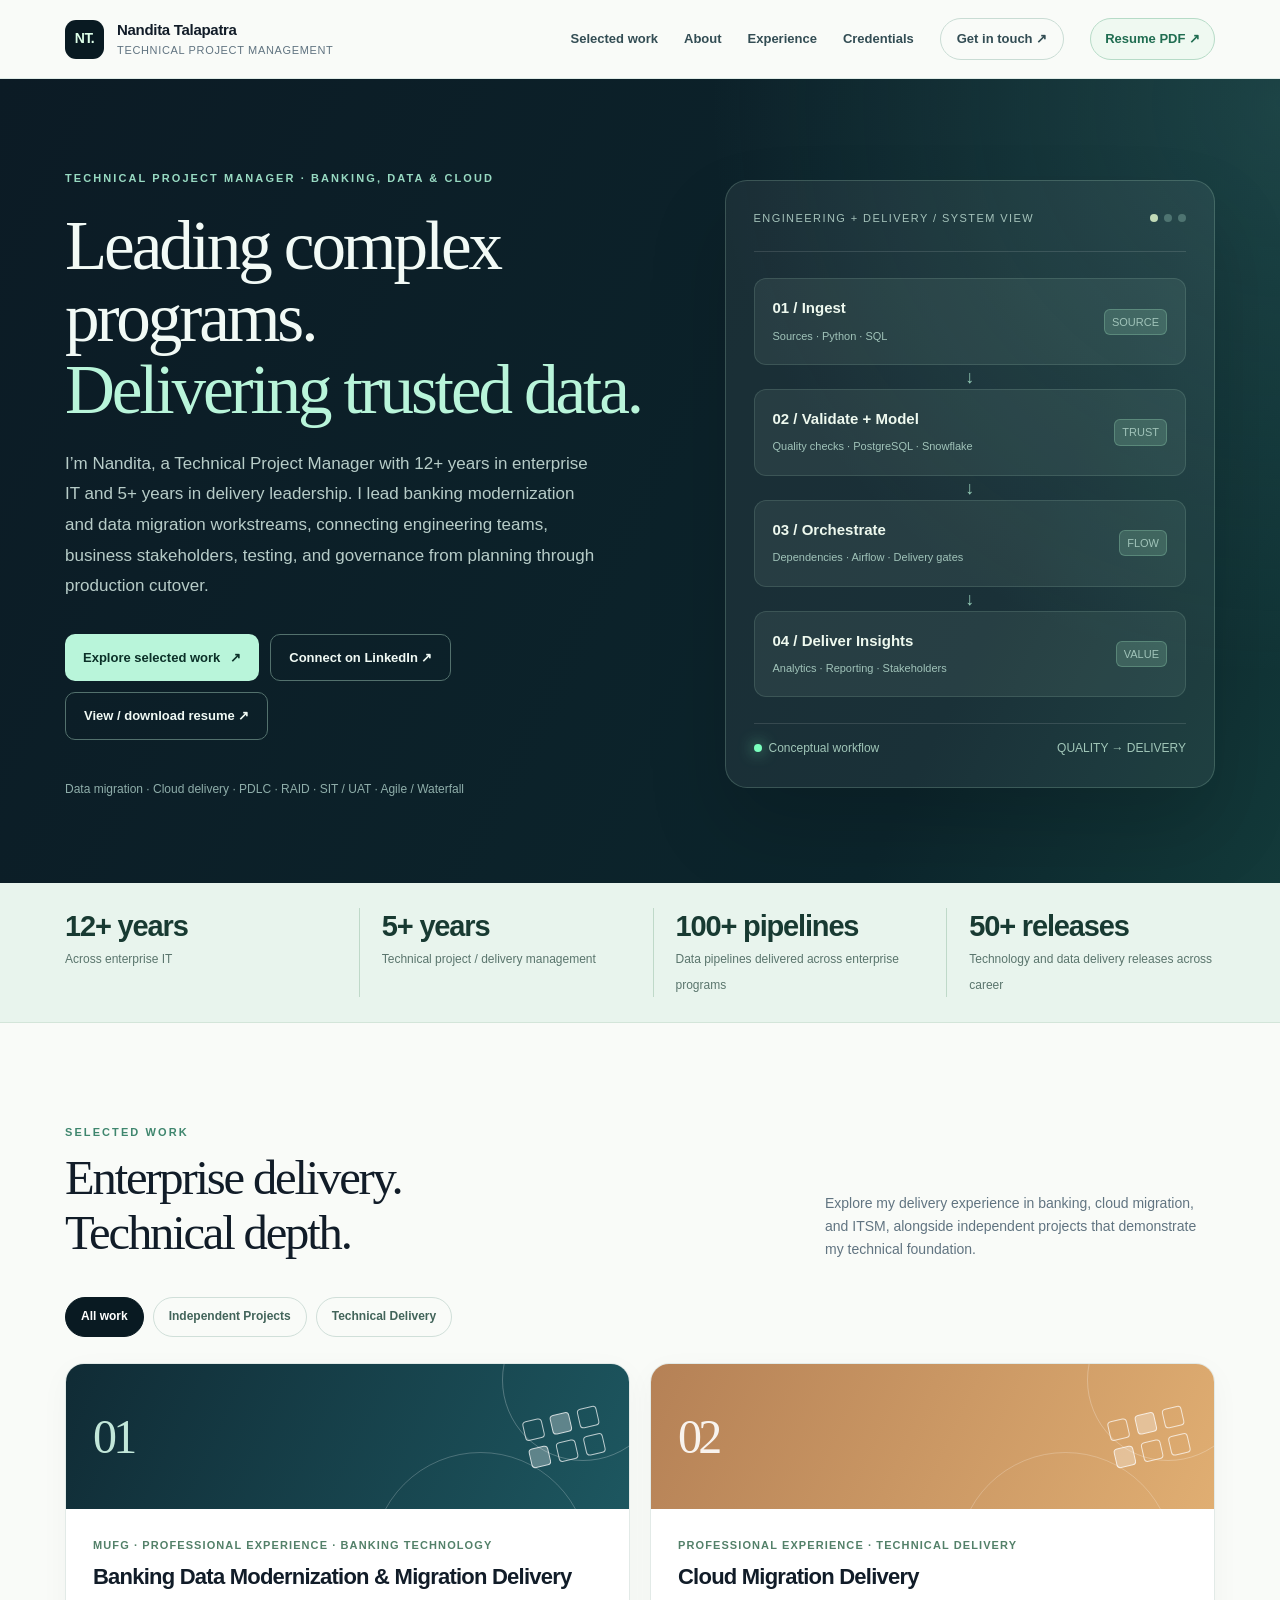
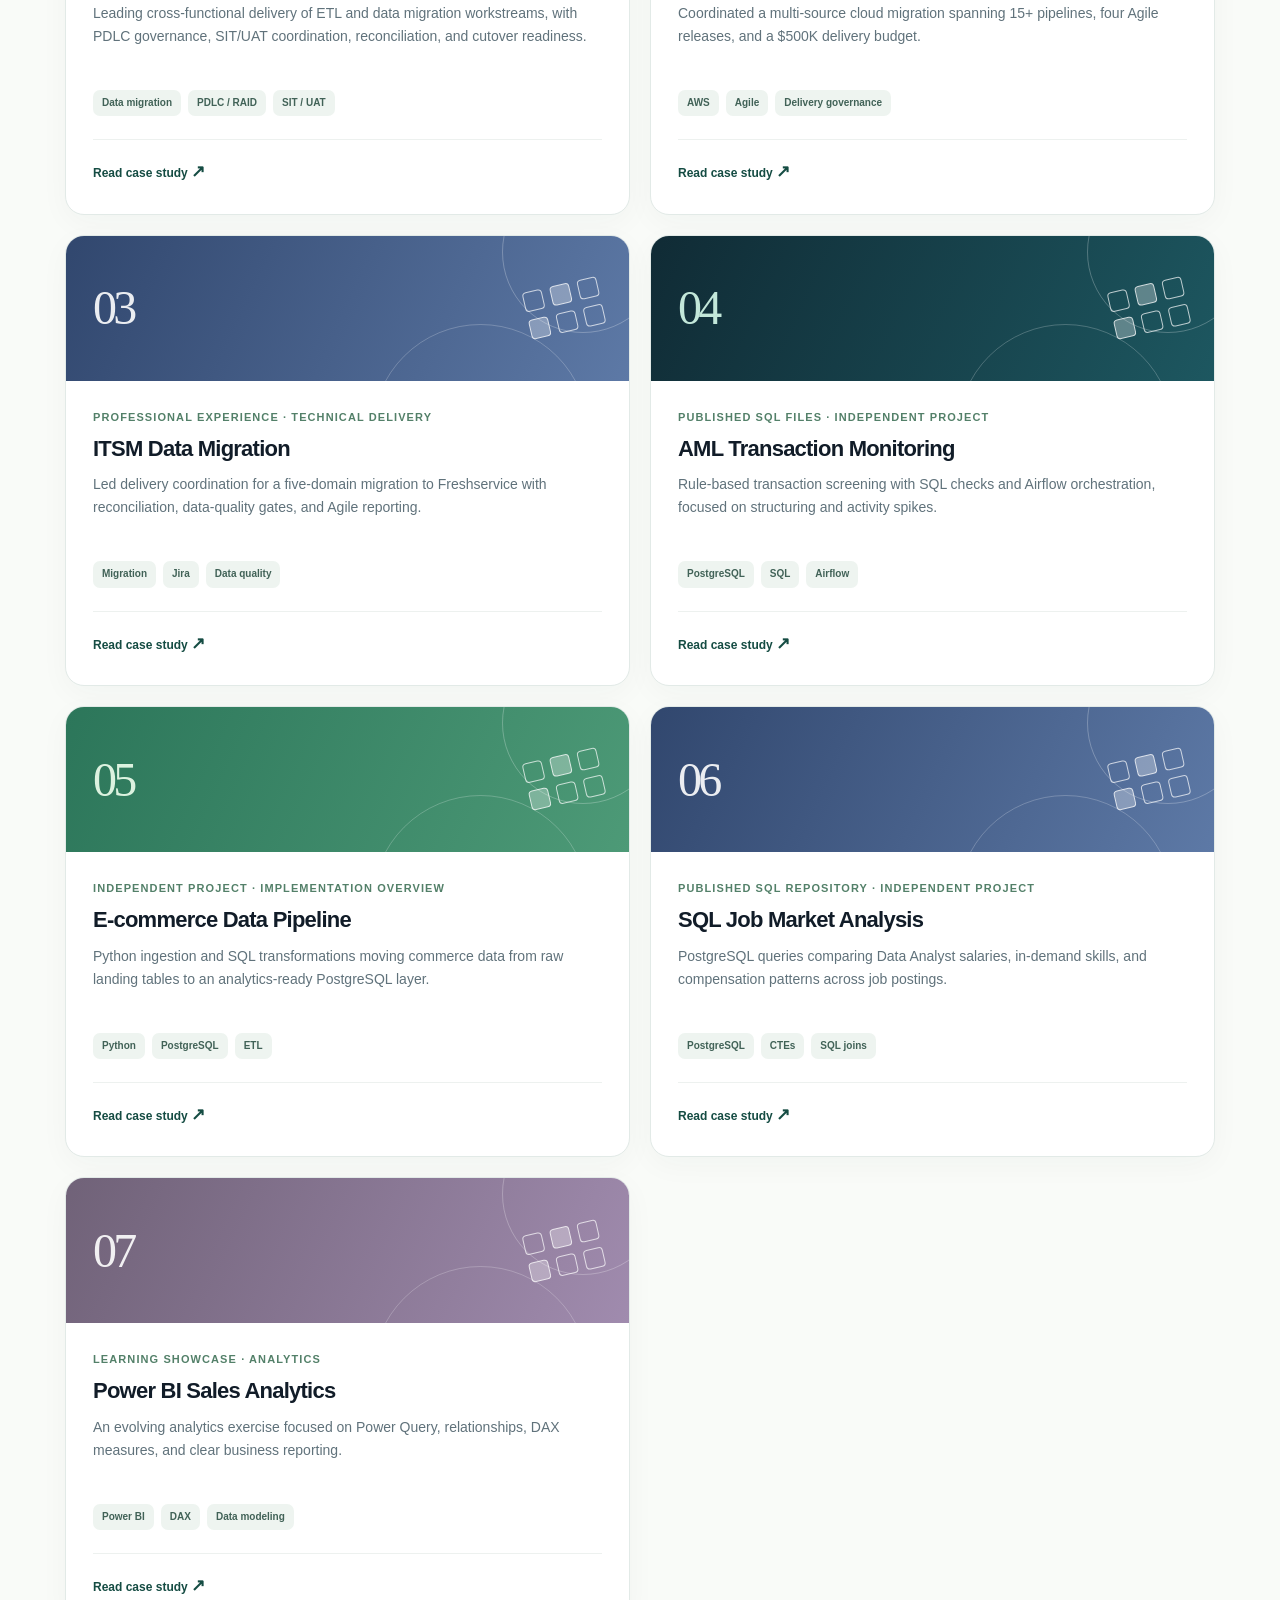
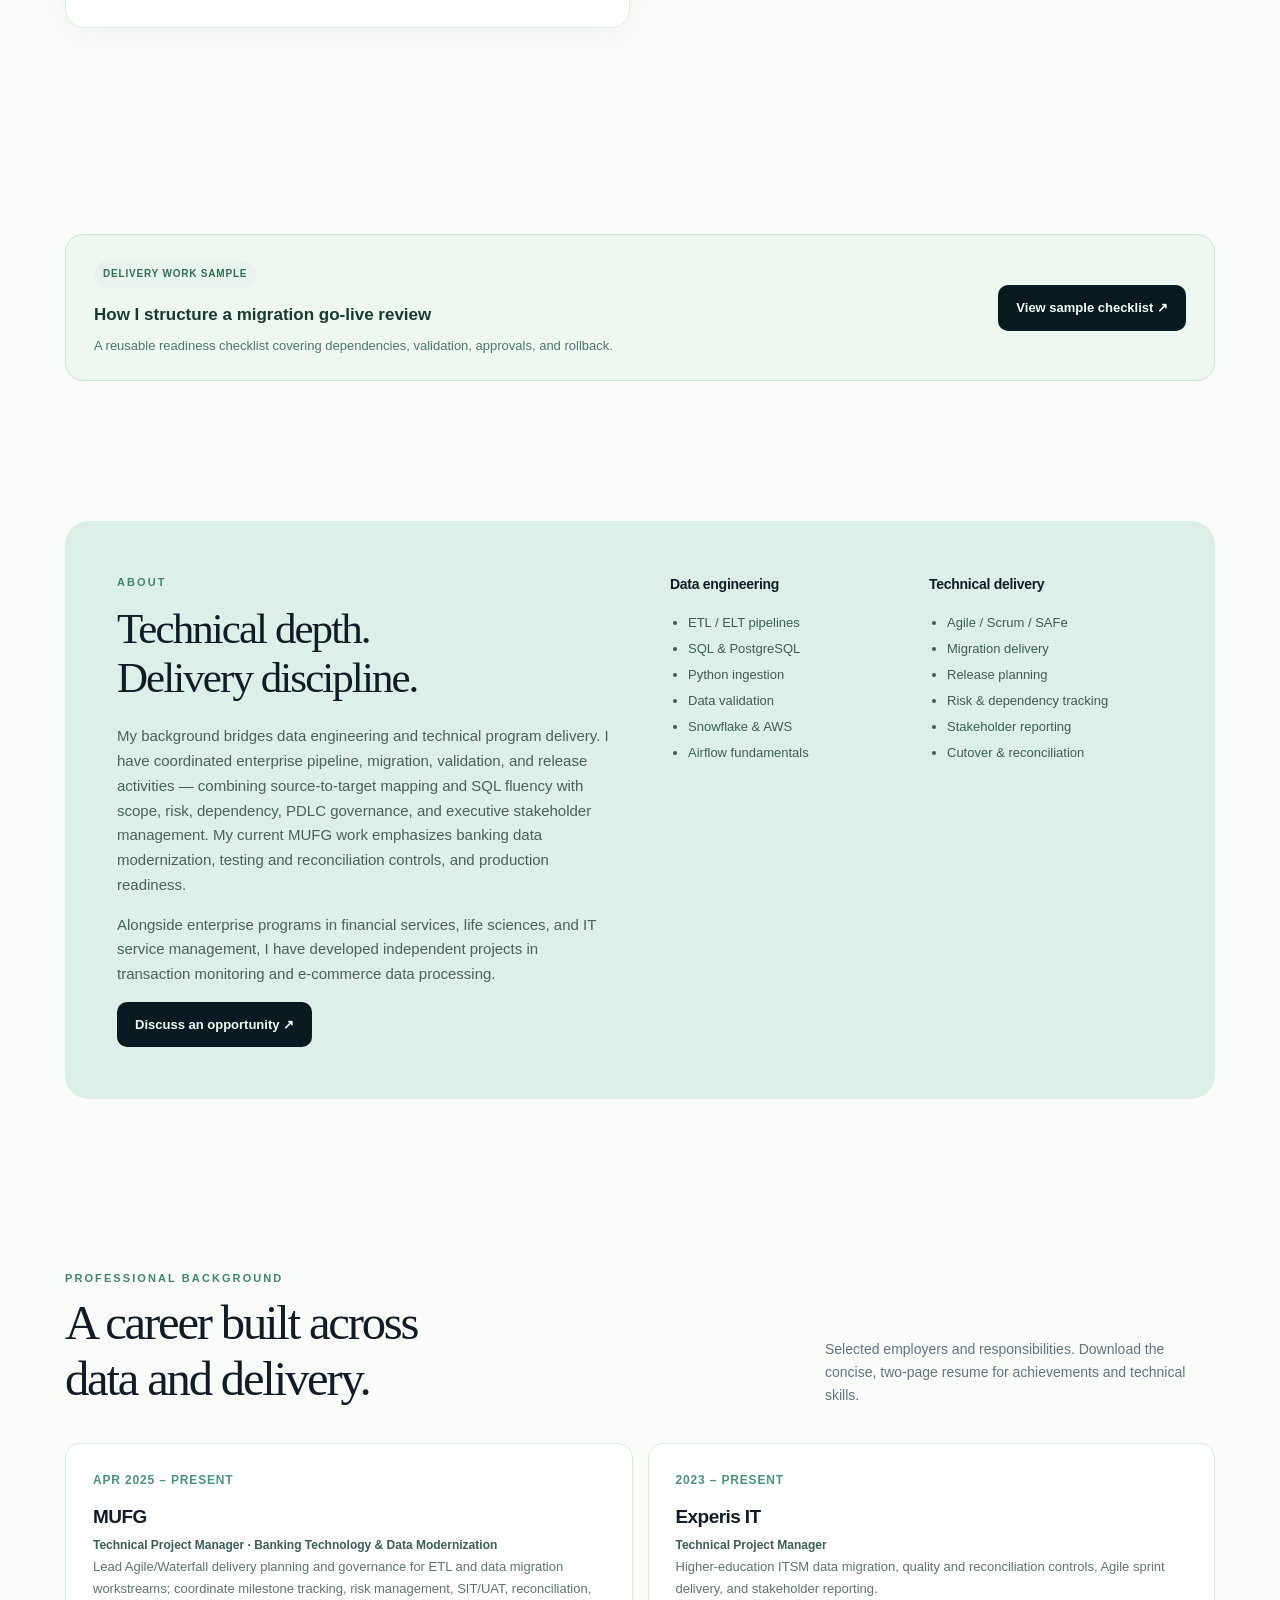
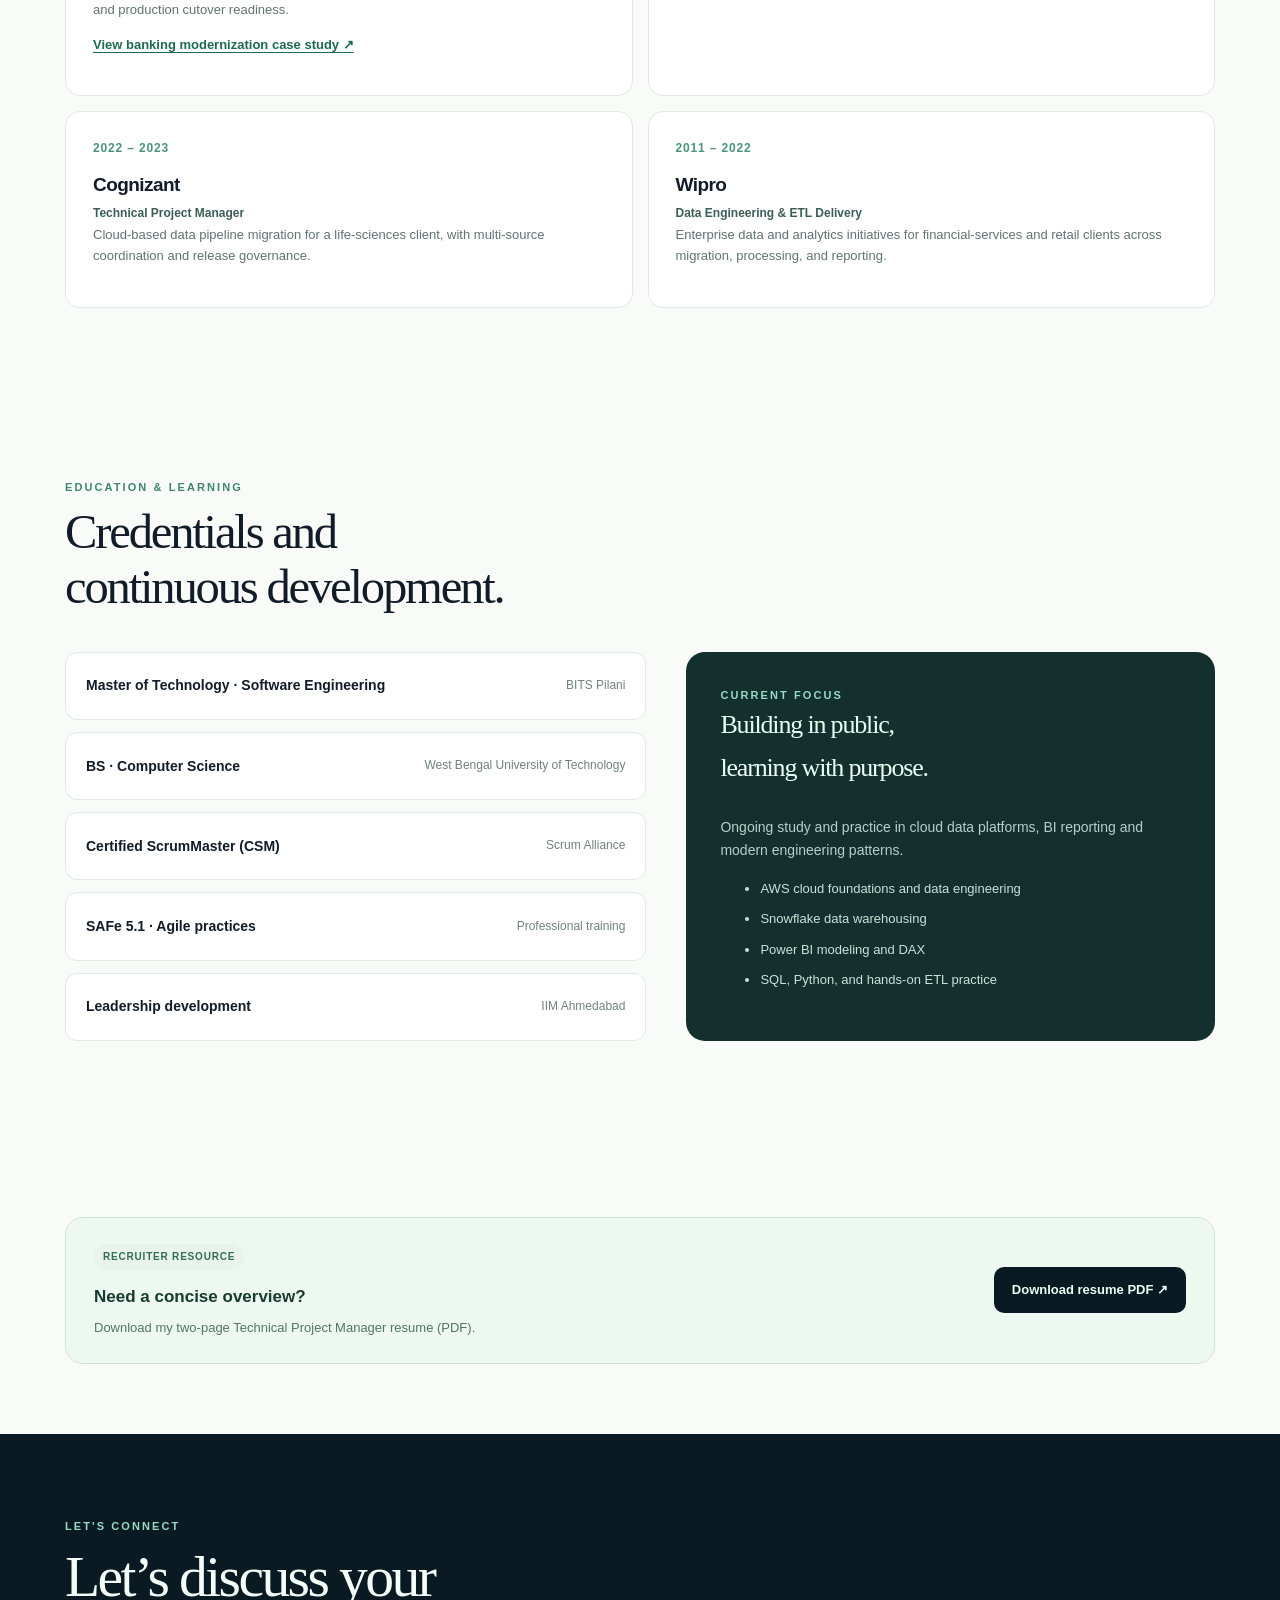
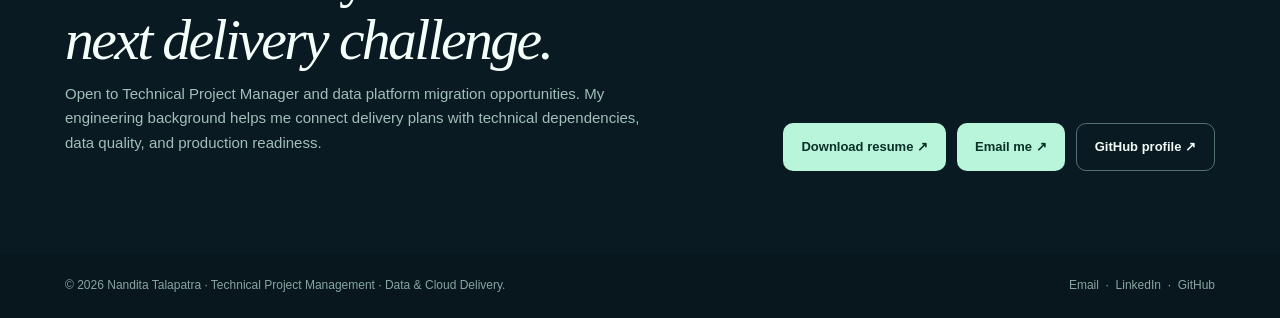
==== commit 71b7e5ca: "Add files via upload" ====
--- a/index.html
+++ b/index.html
@@ -1,20 +1,23 @@
 <!DOCTYPE html>
 
-<html lang="en"><head><meta charset="utf-8"/><meta content="width=device-width, initial-scale=1" name="viewport"/><meta content="Portfolio of Nandita Talapatra: MUFG banking technology modernization, technical project management, data migration delivery, SQL, Python, ETL and cloud case studies." name="description"/><meta content="#0c252c" name="theme-color"/><title>Data Engineering &amp; Technical Delivery Portfolio | Nandita Talapatra</title><link href="assets/styles.css" rel="stylesheet"/><script defer="" src="assets/main.js"></script><meta content="Nandita Talapatra | Data Engineering &amp; Technical Delivery" property="og:title"/></head><body><a class="skip" href="#main">Skip to content</a>
+<html lang="en"><head><meta charset="utf-8"/><meta content="width=device-width, initial-scale=1" name="viewport"/><meta content="Portfolio of Nandita Talapatra: MUFG banking technology modernization, technical project management, data migration delivery, SQL, Python, ETL and cloud case studies." name="description"/><meta content="#0c252c" name="theme-color"/><title>Technical Project Manager Portfolio | Nandita Talapatra</title><link href="assets/styles.css" rel="stylesheet"/><script defer="" src="assets/main.js"></script><meta content="Nandita Talapatra | Technical Project Manager" property="og:title"/></head><body><a class="skip" href="#main">Skip to content</a>
 <header class="site-header"><div class="container nav-wrap">
-<a aria-label="Nandita Talapatra portfolio home" class="brand" href="index.html"><span class="brand-mark">NT.</span><span>Nandita Talapatra<small>Engineering · Delivery</small></span></a>
+<a aria-label="Nandita Talapatra portfolio home" class="brand" href="index.html"><span class="brand-mark">NT.</span><span>Nandita Talapatra<small>Technical Project Management</small></span></a>
 <button aria-controls="navlinks" aria-expanded="false" class="nav-toggle" data-menu-toggle="" type="button">Menu ☰</button>
 <nav aria-label="Main navigation" class="nav-links" data-nav-links="" id="navlinks">
 <a href="index.html#work">Selected work</a><a href="index.html#about">About</a><a href="index.html#experience">Experience</a><a href="index.html#credentials">Credentials</a><a class="nav-action" href="index.html#contact">Get in touch ↗</a>
-<a class="resume-link" href="resume/Nandita_Talapatra_Technical_Project_Manager_Resume.pdf" rel="noopener noreferrer" target="_blank">Resume PDF ↗</a></nav></div></header><main id="main"><section class="hero"><div class="container hero-inner"><div><div class="eyebrow">Data Engineering × Technical Delivery</div><h1 class="serif">Turning complex data into <em>measurable outcomes.</em></h1><p class="hero-sub">I'm Nandita — a technology professional with 12+ years across enterprise data engineering, banking technology modernization, cloud migration, and Agile delivery. I connect technical execution with delivery governance to move complex programs from planning through production cutover.</p><div class="hero-actions"><a class="button button-light" href="#work">Explore selected work <span aria-hidden="true">↗</span></a><a class="button button-outline" href="https://www.linkedin.com/in/ntalapatra/" rel="noopener noreferrer" target="_blank">Connect on LinkedIn ↗</a><a class="button button-outline" href="resume/Nandita_Talapatra_Technical_Project_Manager_Resume.pdf" rel="noopener noreferrer" target="_blank">View / download resume ↗</a></div><div class="hero-note">SQL · Python · PostgreSQL · Snowflake · AWS · Agile / Scrum</div></div>
+<a class="resume-link" href="resume/Nandita_Talapatra_Technical_Project_Manager_Resume.pdf" rel="noopener noreferrer" target="_blank">Resume PDF ↗</a></nav></div></header><main id="main"><section class="hero"><div class="container hero-inner"><div><div class="eyebrow">Technical Project Manager · Banking, Data &amp; Cloud</div><h1 class="serif">Leading complex programs.<br/><em>Delivering trusted data.</em></h1><p class="hero-sub">I’m Nandita, a Technical Project Manager with 12+ years in enterprise IT and 5+ years in delivery leadership. I lead banking modernization and data migration workstreams, connecting engineering teams, business stakeholders, testing, and governance from planning through production cutover.</p><div class="hero-actions"><a class="button button-light" href="#work">Explore selected work <span aria-hidden="true">↗</span></a><a class="button button-outline" href="https://www.linkedin.com/in/ntalapatra/" rel="noopener noreferrer" target="_blank">Connect on LinkedIn ↗</a><a class="button button-outline" href="resume/Nandita_Talapatra_Technical_Project_Manager_Resume.pdf" rel="noopener noreferrer" target="_blank">View / download resume ↗</a></div><div class="hero-note">Data migration · Cloud delivery · PDLC · RAID · SIT / UAT · Agile / Waterfall</div></div>
 <div aria-label="Conceptual data pipeline showing ingest, validate, transform, and deliver stages" class="hero-graphic" role="img"><div class="graphic-top"><span>Engineering + Delivery / System View</span><span class="dots"><i></i><i></i><i></i></span></div><div class="flow-stack"><div class="flow-item"><div><strong>01 / Ingest</strong><br/><span>Sources · Python · SQL</span></div><span class="flow-tag">SOURCE</span></div><div class="flow-arrow">↓</div><div class="flow-item"><div><strong>02 / Validate + Model</strong><br/><span>Quality checks · PostgreSQL · Snowflake</span></div><span class="flow-tag">TRUST</span></div><div class="flow-arrow">↓</div><div class="flow-item"><div><strong>03 / Orchestrate</strong><br/><span>Dependencies · Airflow · Delivery gates</span></div><span class="flow-tag">FLOW</span></div><div class="flow-arrow">↓</div><div class="flow-item"><div><strong>04 / Deliver Insights</strong><br/><span>Analytics · Reporting · Stakeholders</span></div><span class="flow-tag">VALUE</span></div></div><div class="graphic-bottom"><span><i class="tiny-led"></i>Conceptual workflow</span><span>QUALITY → DELIVERY</span></div></div></div></section>
 <section class="stat-strip"><div class="container stat-grid"><div class="stat"><strong>12+ years</strong><span>Across enterprise IT</span></div><div class="stat"><strong>5+ years</strong><span>Technical project / delivery management</span></div><div class="stat"><strong>100+ pipelines</strong><span>Data pipelines delivered across enterprise programs</span></div><div class="stat"><strong>50+ releases</strong><span>Technology and data delivery releases across career</span></div></div></section>
-<section class="section" id="work"><div class="container"><div class="section-head"><div><div class="eyebrow-light">SELECTED WORK</div><h2 class="serif">Proof of work,<br/>not just a list of tools.</h2></div><p>Public source is linked when available; independent technical builds and enterprise delivery case studies are clearly distinguished.</p></div><div aria-label="Filter projects" class="filter-bar" role="group"><button aria-pressed="true" class="filter-btn active" data-filter="all" type="button">All work</button><button aria-pressed="false" class="filter-btn" data-filter="engineering" type="button">Data &amp; Analytics</button><button aria-pressed="false" class="filter-btn" data-filter="delivery" type="button">Technical Delivery</button></div><div class="project-grid"><article class="project-card" data-category="delivery"><div aria-hidden="true" class="card-top tone-dark"><span class="card-number">01</span><span class="card-art"><i></i><i></i><i></i><i></i><i></i><i></i></span></div><div class="card-content"><div class="meta">MUFG · Professional experience · Banking technology</div><h3>Banking Data Modernization &amp; Migration Delivery</h3><p>Leading cross-functional delivery of ETL and data migration workstreams, with PDLC governance, SIT/UAT coordination, reconciliation, and cutover readiness.</p><div class="tags"><span class="tag">Data migration</span><span class="tag">PDLC / RAID</span><span class="tag">SIT / UAT</span></div><div class="card-footer"><a aria-label="Read case study: MUFG Banking Data Modernization" href="projects/mufg-banking-modernization.html">Read case study <span aria-hidden="true" class="arrow">↗</span></a></div></div></article><article class="project-card" data-category="engineering"><div aria-hidden="true" class="card-top tone-dark"><span class="card-number">02</span><span class="card-art"><i></i><i></i><i></i><i></i><i></i><i></i></span></div><div class="card-content"><div class="meta">Published SQL files · independent project</div><h3>AML Transaction Monitoring</h3><p>Rule-based transaction screening with SQL checks and Airflow orchestration, focused on structuring and activity spikes.</p><div class="tags"><span class="tag">PostgreSQL</span><span class="tag">SQL</span><span class="tag">Airflow</span></div><div class="card-footer"><a aria-label="Read case study: AML Transaction Monitoring" href="projects/aml-monitoring.html">Read case study <span aria-hidden="true" class="arrow">↗</span></a></div></div></article>
-<article class="project-card" data-category="engineering"><div aria-hidden="true" class="card-top tone-mint"><span class="card-number">03</span><span class="card-art"><i></i><i></i><i></i><i></i><i></i><i></i></span></div><div class="card-content"><div class="meta">Independent implementation · code walkthrough available on request</div><h3>E-commerce Data Pipeline</h3><p>Python ingestion and SQL transformations moving commerce data from raw landing tables to an analytics-ready PostgreSQL layer.</p><div class="tags"><span class="tag">Python</span><span class="tag">PostgreSQL</span><span class="tag">ETL</span></div><div class="card-footer"><a aria-label="Read case study: E-commerce Data Pipeline" href="projects/ecommerce-pipeline.html">Read case study <span aria-hidden="true" class="arrow">↗</span></a></div></div></article>
-<article class="project-card" data-category="delivery"><div aria-hidden="true" class="card-top tone-amber"><span class="card-number">04</span><span class="card-art"><i></i><i></i><i></i><i></i><i></i><i></i></span></div><div class="card-content"><div class="meta">Professional experience · Technical delivery</div><h3>Cloud Migration Delivery</h3><p>Coordinated a multi-source cloud migration spanning 15+ pipelines, four Agile releases, and a $500K delivery budget.</p><div class="tags"><span class="tag">AWS</span><span class="tag">Agile</span><span class="tag">Delivery governance</span></div><div class="card-footer"><a aria-label="Read case study: Cloud Migration Delivery" href="projects/cloud-migration.html">Read case study <span aria-hidden="true" class="arrow">↗</span></a></div></div></article>
-<article class="project-card" data-category="delivery"><div aria-hidden="true" class="card-top tone-blue"><span class="card-number">05</span><span class="card-art"><i></i><i></i><i></i><i></i><i></i><i></i></span></div><div class="card-content"><div class="meta">Professional experience · Technical delivery</div><h3>ITSM Data Migration</h3><p>Led delivery coordination for a five-domain migration to Freshservice with reconciliation, data-quality gates, and Agile reporting.</p><div class="tags"><span class="tag">Migration</span><span class="tag">Jira</span><span class="tag">Data quality</span></div><div class="card-footer"><a aria-label="Read case study: ITSM Data Migration" href="projects/itsm-migration.html">Read case study <span aria-hidden="true" class="arrow">↗</span></a></div></div></article>
-<article class="project-card" data-category="engineering"><div aria-hidden="true" class="card-top tone-blue"><span class="card-number">06</span><span class="card-art"><i></i><i></i><i></i><i></i><i></i><i></i></span></div><div class="card-content"><div class="meta">Published SQL repository · independent project</div><h3>SQL Job Market Analysis</h3><p>PostgreSQL queries comparing Data Analyst salaries, in-demand skills, and compensation patterns across job postings.</p><div class="tags"><span class="tag">PostgreSQL</span><span class="tag">CTEs</span><span class="tag">SQL joins</span></div><div class="card-footer"><a aria-label="Read case study: SQL Job Market Analysis" href="projects/sql-job-analysis.html">Read case study <span aria-hidden="true" class="arrow">↗</span></a></div></div></article><article class="project-card" data-category="engineering"><div aria-hidden="true" class="card-top tone-purple"><span class="card-number">07</span><span class="card-art"><i></i><i></i><i></i><i></i><i></i><i></i></span></div><div class="card-content"><div class="meta">Learning showcase · Analytics</div><h3>Power BI Sales Analytics</h3><p>An evolving analytics exercise focused on Power Query, relationships, DAX measures, and clear business reporting.</p><div class="tags"><span class="tag">Power BI</span><span class="tag">DAX</span><span class="tag">Data modeling</span></div><div class="card-footer"><a aria-label="Read case study: Power BI Sales Analytics" href="projects/power-bi-analytics.html">Read case study <span aria-hidden="true" class="arrow">↗</span></a></div></div></article></div></div></section>
+<section class="section" id="work"><div class="container"><div class="section-head"><div><div class="eyebrow-light">SELECTED WORK</div><h2 class="serif">Enterprise delivery.<br/>Technical depth.</h2></div><p>Explore my delivery experience in banking, cloud migration, and ITSM, alongside independent projects that demonstrate my technical foundation.</p></div><div aria-label="Filter projects" class="filter-bar" role="group"><button aria-pressed="true" class="filter-btn active" data-filter="all" type="button">All work</button><button aria-pressed="false" class="filter-btn" data-filter="engineering" type="button">Independent Projects</button><button aria-pressed="false" class="filter-btn" data-filter="delivery" type="button">Technical Delivery</button></div><div class="project-grid"><article class="project-card" data-category="delivery"><div aria-hidden="true" class="card-top tone-dark"><span class="card-number">01</span><span class="card-art"><i></i><i></i><i></i><i></i><i></i><i></i></span></div><div class="card-content"><div class="meta">MUFG · Professional experience · Banking technology</div><h3>Banking Data Modernization &amp; Migration Delivery</h3><p>Leading cross-functional delivery of ETL and data migration workstreams, with PDLC governance, SIT/UAT coordination, reconciliation, and cutover readiness.</p><div class="tags"><span class="tag">Data migration</span><span class="tag">PDLC / RAID</span><span class="tag">SIT / UAT</span></div><div class="card-footer"><a aria-label="Read case study: MUFG Banking Data Modernization" href="projects/mufg-banking-modernization.html">Read case study <span aria-hidden="true" class="arrow">↗</span></a></div></div></article>
+<article class="project-card" data-category="delivery"><div aria-hidden="true" class="card-top tone-amber"><span class="card-number">02</span><span class="card-art"><i></i><i></i><i></i><i></i><i></i><i></i></span></div><div class="card-content"><div class="meta">Professional experience · Technical delivery</div><h3>Cloud Migration Delivery</h3><p>Coordinated a multi-source cloud migration spanning 15+ pipelines, four Agile releases, and a $500K delivery budget.</p><div class="tags"><span class="tag">AWS</span><span class="tag">Agile</span><span class="tag">Delivery governance</span></div><div class="card-footer"><a aria-label="Read case study: Cloud Migration Delivery" href="projects/cloud-migration.html">Read case study <span aria-hidden="true" class="arrow">↗</span></a></div></div></article>
+<article class="project-card" data-category="delivery"><div aria-hidden="true" class="card-top tone-blue"><span class="card-number">03</span><span class="card-art"><i></i><i></i><i></i><i></i><i></i><i></i></span></div><div class="card-content"><div class="meta">Professional experience · Technical delivery</div><h3>ITSM Data Migration</h3><p>Led delivery coordination for a five-domain migration to Freshservice with reconciliation, data-quality gates, and Agile reporting.</p><div class="tags"><span class="tag">Migration</span><span class="tag">Jira</span><span class="tag">Data quality</span></div><div class="card-footer"><a aria-label="Read case study: ITSM Data Migration" href="projects/itsm-migration.html">Read case study <span aria-hidden="true" class="arrow">↗</span></a></div></div></article>
+<article class="project-card" data-category="engineering"><div aria-hidden="true" class="card-top tone-dark"><span class="card-number">04</span><span class="card-art"><i></i><i></i><i></i><i></i><i></i><i></i></span></div><div class="card-content"><div class="meta">Published SQL files · independent project</div><h3>AML Transaction Monitoring</h3><p>Rule-based transaction screening with SQL checks and Airflow orchestration, focused on structuring and activity spikes.</p><div class="tags"><span class="tag">PostgreSQL</span><span class="tag">SQL</span><span class="tag">Airflow</span></div><div class="card-footer"><a aria-label="Read case study: AML Transaction Monitoring" href="projects/aml-monitoring.html">Read case study <span aria-hidden="true" class="arrow">↗</span></a></div></div></article>
+<article class="project-card" data-category="engineering"><div aria-hidden="true" class="card-top tone-mint"><span class="card-number">05</span><span class="card-art"><i></i><i></i><i></i><i></i><i></i><i></i></span></div><div class="card-content"><div class="meta">Independent project · implementation overview</div><h3>E-commerce Data Pipeline</h3><p>Python ingestion and SQL transformations moving commerce data from raw landing tables to an analytics-ready PostgreSQL layer.</p><div class="tags"><span class="tag">Python</span><span class="tag">PostgreSQL</span><span class="tag">ETL</span></div><div class="card-footer"><a aria-label="Read case study: E-commerce Data Pipeline" href="projects/ecommerce-pipeline.html">Read case study <span aria-hidden="true" class="arrow">↗</span></a></div></div></article>
+<article class="project-card" data-category="engineering"><div aria-hidden="true" class="card-top tone-blue"><span class="card-number">06</span><span class="card-art"><i></i><i></i><i></i><i></i><i></i><i></i></span></div><div class="card-content"><div class="meta">Published SQL repository · independent project</div><h3>SQL Job Market Analysis</h3><p>PostgreSQL queries comparing Data Analyst salaries, in-demand skills, and compensation patterns across job postings.</p><div class="tags"><span class="tag">PostgreSQL</span><span class="tag">CTEs</span><span class="tag">SQL joins</span></div><div class="card-footer"><a aria-label="Read case study: SQL Job Market Analysis" href="projects/sql-job-analysis.html">Read case study <span aria-hidden="true" class="arrow">↗</span></a></div></div></article>
+<article class="project-card" data-category="engineering"><div aria-hidden="true" class="card-top tone-purple"><span class="card-number">07</span><span class="card-art"><i></i><i></i><i></i><i></i><i></i><i></i></span></div><div class="card-content"><div class="meta">Learning showcase · Analytics</div><h3>Power BI Sales Analytics</h3><p>An evolving analytics exercise focused on Power Query, relationships, DAX measures, and clear business reporting.</p><div class="tags"><span class="tag">Power BI</span><span class="tag">DAX</span><span class="tag">Data modeling</span></div><div class="card-footer"><a aria-label="Read case study: Power BI Sales Analytics" href="projects/power-bi-analytics.html">Read case study <span aria-hidden="true" class="arrow">↗</span></a></div></div></article></div></div></section>
+<section class="section-tight"><div class="container"><div class="resume-banner"><div><div class="section-tag">Delivery work sample</div><strong>How I structure a migration go-live review</strong><p>A reusable readiness checklist covering dependencies, validation, approvals, and rollback.</p></div><a class="button button-dark" href="projects/cutover-readiness.html">View sample checklist ↗</a></div></div></section>
 <section class="section-tight" id="about"><div class="container"><div class="about-panel"><div><div class="eyebrow-light">ABOUT</div><h2 class="serif">Technical depth.<br/>Delivery discipline.</h2><p>My background bridges data engineering and technical program delivery. I have coordinated enterprise pipeline, migration, validation, and release activities — combining source-to-target mapping and SQL fluency with scope, risk, dependency, PDLC governance, and executive stakeholder management. My current MUFG work emphasizes banking data modernization, testing and reconciliation controls, and production readiness.</p><p>Alongside enterprise programs in financial services, life sciences, and IT service management, I have developed independent projects in transaction monitoring and e-commerce data processing.</p><a class="button button-dark" href="mailto:nanditatalapatra9@gmail.com?subject=Portfolio%20inquiry">Discuss an opportunity ↗</a></div><div class="expertise"><div><h3>Data engineering</h3><ul><li>ETL / ELT pipelines</li><li>SQL &amp; PostgreSQL</li><li>Python ingestion</li><li>Data validation</li><li>Snowflake &amp; AWS</li><li>Airflow fundamentals</li></ul></div><div><h3>Technical delivery</h3><ul><li>Agile / Scrum / SAFe</li><li>Migration delivery</li><li>Release planning</li><li>Risk &amp; dependency tracking</li><li>Stakeholder reporting</li><li>Cutover &amp; reconciliation</li></ul></div></div></div></div></section>
 <section class="section" id="experience"><div class="container"><div class="section-head"><div><div class="eyebrow-light">PROFESSIONAL BACKGROUND</div><h2 class="serif">A career built across<br/>data and delivery.</h2></div><p>Selected employers and responsibilities. Download the concise, two-page resume for achievements and technical skills.</p></div><div class="timeline"><div class="timeline-item"><div class="timeline-date">APR 2025 – PRESENT</div><h3>MUFG</h3><div class="label">Technical Project Manager · Banking Technology &amp; Data Modernization</div><p>Lead Agile/Waterfall delivery planning and governance for ETL and data migration workstreams; coordinate milestone tracking, risk management, SIT/UAT, reconciliation, and production cutover readiness.</p><p><a class="mini-link" href="projects/mufg-banking-modernization.html">View banking modernization case study ↗</a></p></div><div class="timeline-item"><div class="timeline-date">2023 – PRESENT</div><h3>Experis IT</h3><div class="label">Technical Project Manager</div><p>Higher-education ITSM data migration, quality and reconciliation controls, Agile sprint delivery, and stakeholder reporting.</p></div><div class="timeline-item"><div class="timeline-date">2022 – 2023</div><h3>Cognizant</h3><div class="label">Technical Project Manager</div><p>Cloud-based data pipeline migration for a life-sciences client, with multi-source coordination and release governance.</p></div><div class="timeline-item"><div class="timeline-date">2011 – 2022</div><h3>Wipro</h3><div class="label">Data Engineering &amp; ETL Delivery</div><p>Enterprise data and analytics initiatives for financial-services and retail clients across migration, processing, and reporting.</p></div></div></div></section>
-<section class="section-tight" id="credentials"><div class="container"><div class="section-head"><div><div class="eyebrow-light">EDUCATION &amp; LEARNING</div><h2 class="serif">Credentials and<br/>continuous development.</h2></div></div><div class="credentials"><div class="credential-list"><div class="credential"><strong>Master of Technology · Software Engineering</strong><span>BITS Pilani</span></div><div class="credential"><strong>BS · Computer Science</strong><span>West Bengal University of Technology</span></div><div class="credential"><strong>Certified ScrumMaster (CSM)</strong><span>Scrum Alliance</span></div><div class="credential"><strong>SAFe 5.1 · Agile practices</strong><span>Professional training</span></div><div class="credential"><strong>Leadership development</strong><span>IIM Ahmedabad</span></div></div><div class="learn-box"><div class="eyebrow">CURRENT FOCUS</div><h3 class="serif">Building in public,<br/>learning with purpose.</h3><p>Ongoing study and practice in cloud data platforms, BI reporting and modern engineering patterns.</p><ul><li>AWS cloud foundations and data engineering</li><li>Snowflake data warehousing</li><li>Power BI modeling and DAX</li><li>SQL, Python, and hands-on ETL practice</li></ul><p style="font-size:12px;color:#9cbfb4">Current-study topics are not presented as earned certifications.</p></div></div></div></section><section class="section-tight" id="resume"><div class="container"><div class="resume-banner"><div><div class="section-tag">Recruiter resource</div><strong>Need a concise overview?</strong><p>Download my two-page Technical Project Manager resume (PDF).</p></div><a class="button button-dark" download="" href="resume/Nandita_Talapatra_Technical_Project_Manager_Resume.pdf" rel="noopener noreferrer" target="_blank">Download resume PDF ↗</a></div></div></section>
-<section class="contact-section" id="contact"><div class="container contact-inner"><div><div class="eyebrow">LET'S CONNECT</div><h2 class="serif">Looking for someone who<br/>can build <em>and</em> deliver?</h2><p>Open to conversations about Data Engineering, Technical Project Management and data platform migration. You can view or download my two-page resume below.</p></div><div class="hero-actions"><a class="button button-light button-resume" href="resume/Nandita_Talapatra_Technical_Project_Manager_Resume.pdf" rel="noopener noreferrer" target="_blank">Download resume ↗</a><a class="button button-light" href="mailto:nanditatalapatra9@gmail.com?subject=Opportunity%20for%20Nandita%20Talapatra">Email me ↗</a><a class="button button-outline" href="https://github.com/nanditatalapatra" rel="noopener noreferrer" target="_blank">GitHub profile ↗</a></div></div></section></main><footer class="footer"><div class="container footer-inner"><span>© <span data-year="">2026  ·  <a href="resume/Nandita_Talapatra_Technical_Project_Manager_Resume.pdf" rel="noopener noreferrer" target="_blank">Resume PDF</a></span> Nandita Talapatra · Built for clarity and credibility.</span><span><a href="mailto:nanditatalapatra9@gmail.com">Email</a>  ·  <a href="https://www.linkedin.com/in/ntalapatra/" rel="noopener noreferrer" target="_blank">LinkedIn</a>  ·  <a href="https://github.com/nanditatalapatra" rel="noopener noreferrer" target="_blank">GitHub</a></span></div></footer></body></html>+<section class="section-tight" id="credentials"><div class="container"><div class="section-head"><div><div class="eyebrow-light">EDUCATION &amp; LEARNING</div><h2 class="serif">Credentials and<br/>continuous development.</h2></div></div><div class="credentials"><div class="credential-list"><div class="credential"><strong>Master of Technology · Software Engineering</strong><span>BITS Pilani</span></div><div class="credential"><strong>BS · Computer Science</strong><span>West Bengal University of Technology</span></div><div class="credential"><strong>Certified ScrumMaster (CSM)</strong><span>Scrum Alliance</span></div><div class="credential"><strong>SAFe 5.1 · Agile practices</strong><span>Professional training</span></div><div class="credential"><strong>Leadership development</strong><span>IIM Ahmedabad</span></div></div><div class="learn-box"><div class="eyebrow">CURRENT FOCUS</div><h3 class="serif">Building in public,<br/>learning with purpose.</h3><p>Ongoing study and practice in cloud data platforms, BI reporting and modern engineering patterns.</p><ul><li>AWS cloud foundations and data engineering</li><li>Snowflake data warehousing</li><li>Power BI modeling and DAX</li><li>SQL, Python, and hands-on ETL practice</li></ul></div></div></div></section><section class="section-tight" id="resume"><div class="container"><div class="resume-banner"><div><div class="section-tag">Recruiter resource</div><strong>Need a concise overview?</strong><p>Download my two-page Technical Project Manager resume (PDF).</p></div><a class="button button-dark" download="" href="resume/Nandita_Talapatra_Technical_Project_Manager_Resume.pdf" rel="noopener noreferrer" target="_blank">Download resume PDF ↗</a></div></div></section>
+<section class="contact-section" id="contact"><div class="container contact-inner"><div><div class="eyebrow">LET'S CONNECT</div><h2 class="serif">Let’s discuss your<br/><em>next delivery challenge.</em></h2><p>Open to Technical Project Manager and data platform migration opportunities. My engineering background helps me connect delivery plans with technical dependencies, data quality, and production readiness.</p></div><div class="hero-actions"><a class="button button-light button-resume" href="resume/Nandita_Talapatra_Technical_Project_Manager_Resume.pdf" rel="noopener noreferrer" target="_blank">Download resume ↗</a><a class="button button-light" href="mailto:nanditatalapatra9@gmail.com?subject=Opportunity%20for%20Nandita%20Talapatra">Email me ↗</a><a class="button button-outline" href="https://github.com/nanditatalapatra" rel="noopener noreferrer" target="_blank">GitHub profile ↗</a></div></div></section></main><footer class="footer"><div class="container footer-inner"><span>© <span data-year="">2026  ·  <a href="resume/Nandita_Talapatra_Technical_Project_Manager_Resume.pdf" rel="noopener noreferrer" target="_blank">Resume PDF</a></span> Nandita Talapatra · Technical Project Management · Data &amp; Cloud Delivery.</span><span><a href="mailto:nanditatalapatra9@gmail.com">Email</a>  ·  <a href="https://www.linkedin.com/in/ntalapatra/" rel="noopener noreferrer" target="_blank">LinkedIn</a>  ·  <a href="https://github.com/nanditatalapatra" rel="noopener noreferrer" target="_blank">GitHub</a></span></div></footer></body></html>
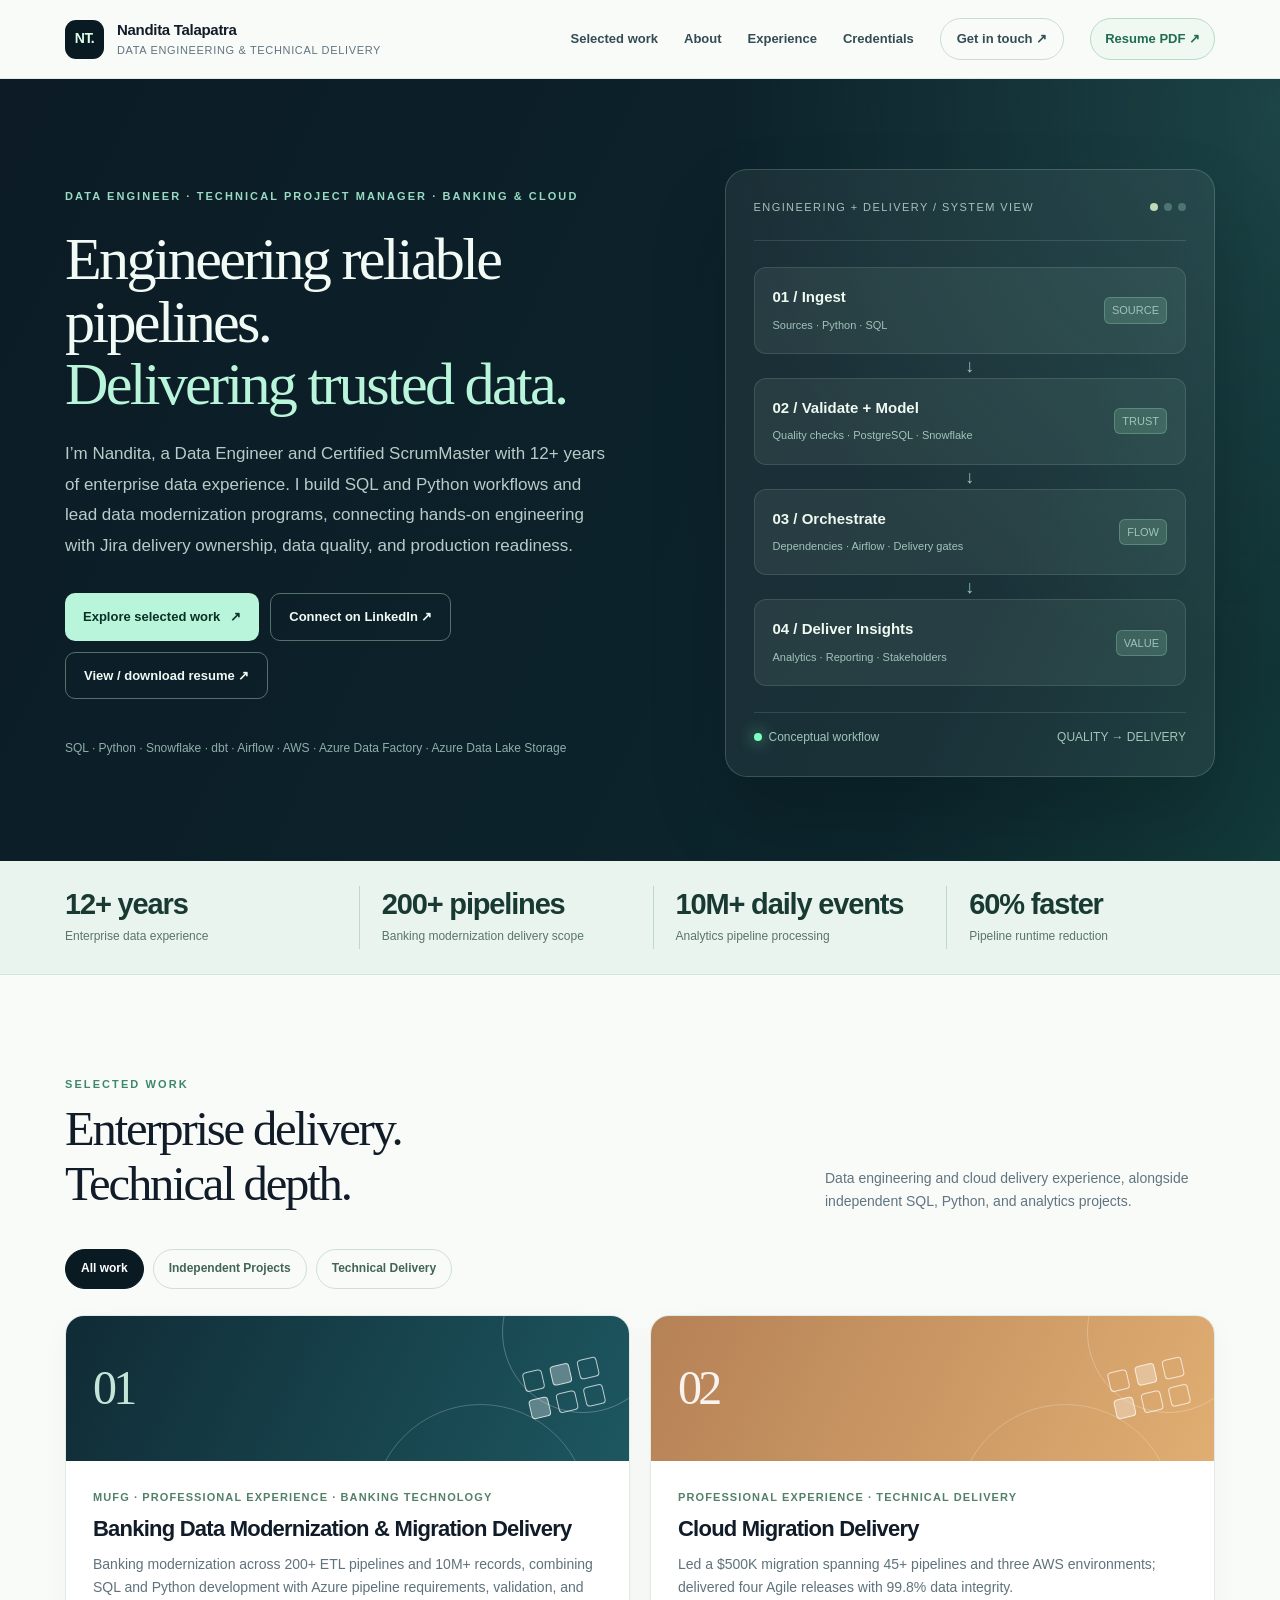
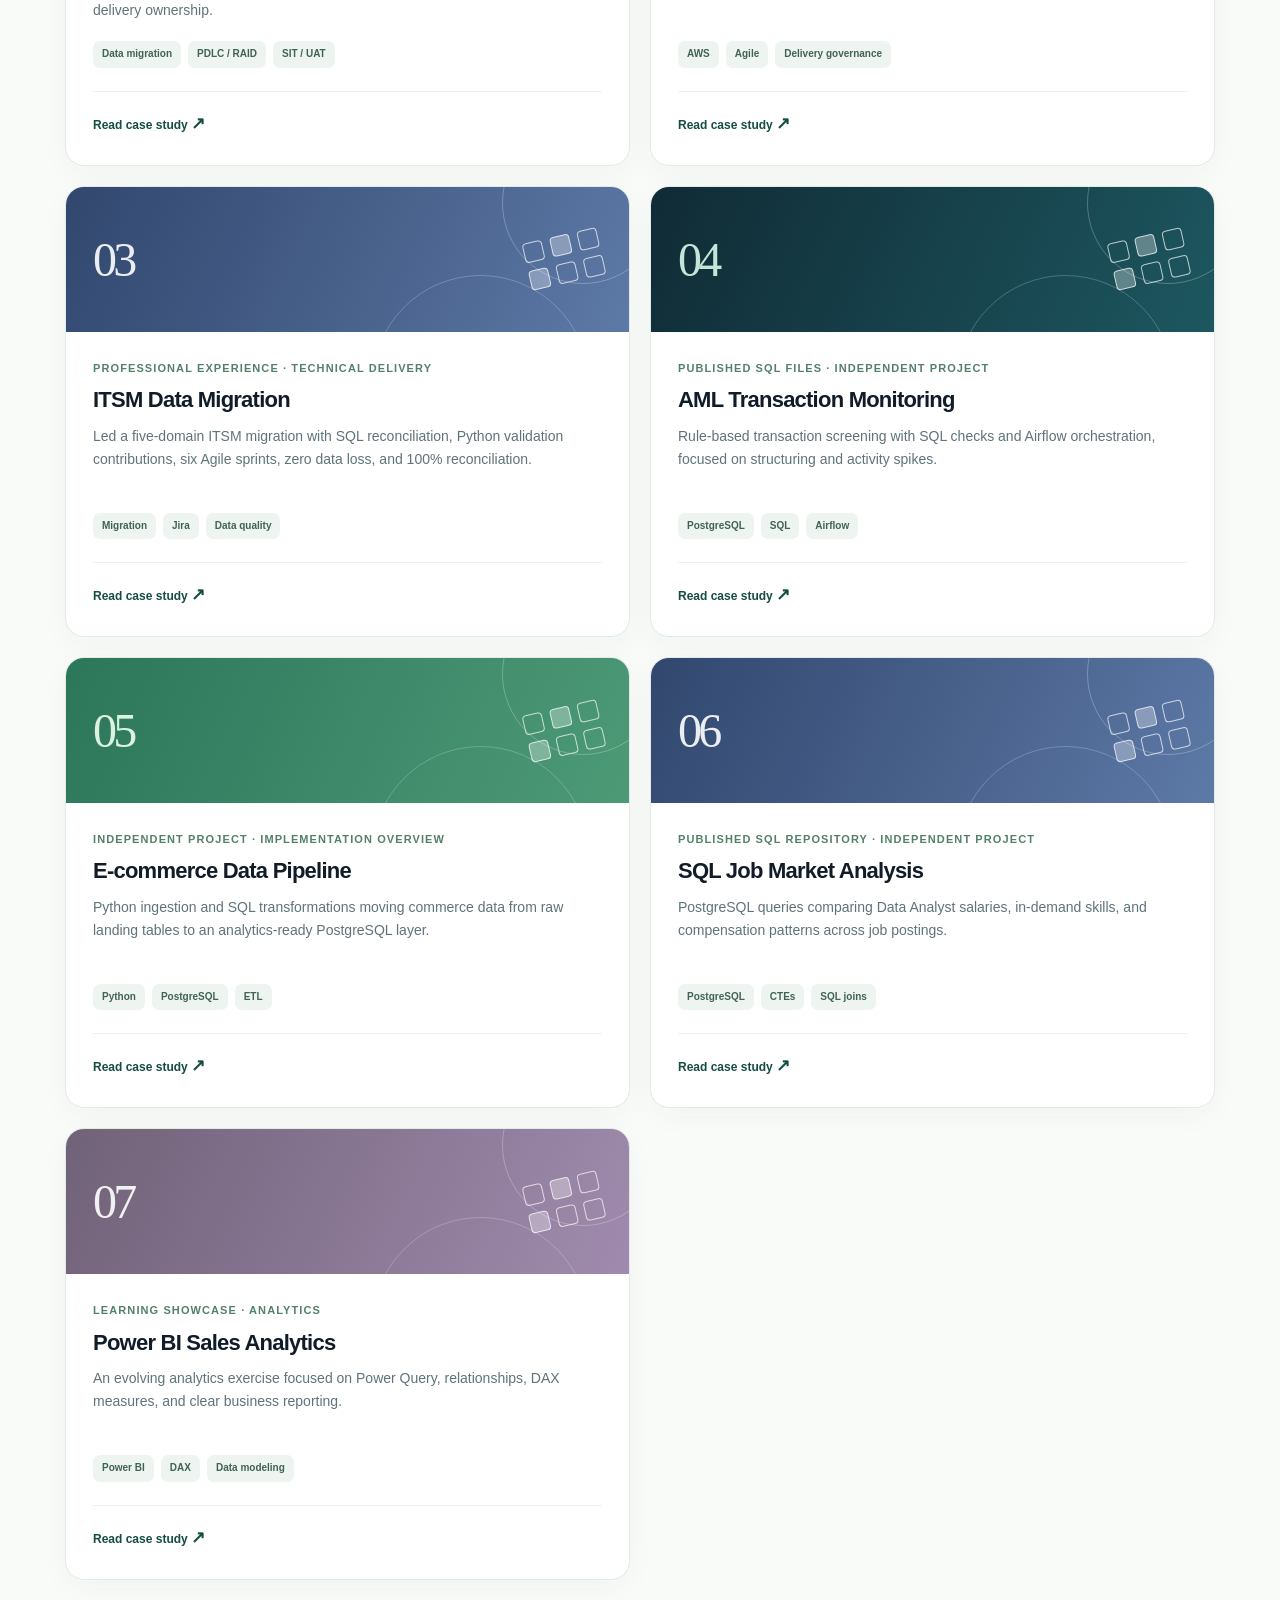
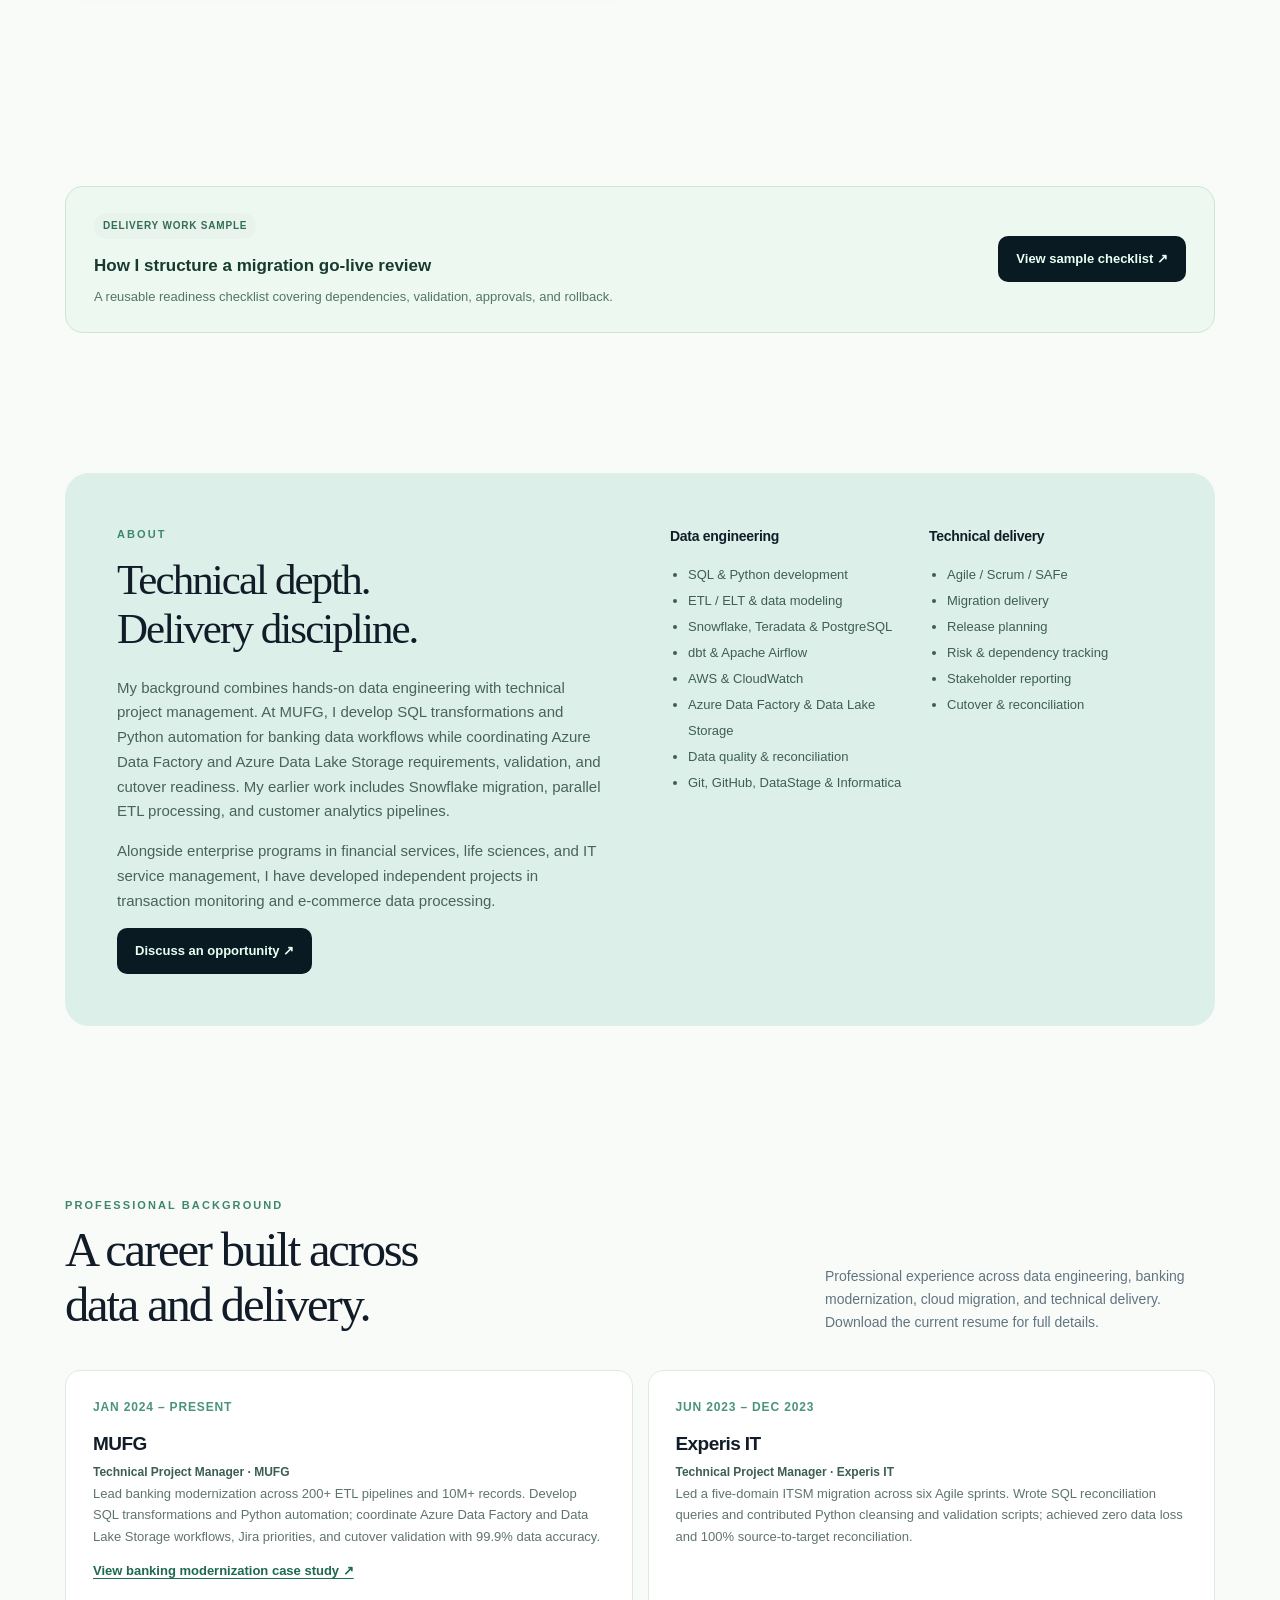
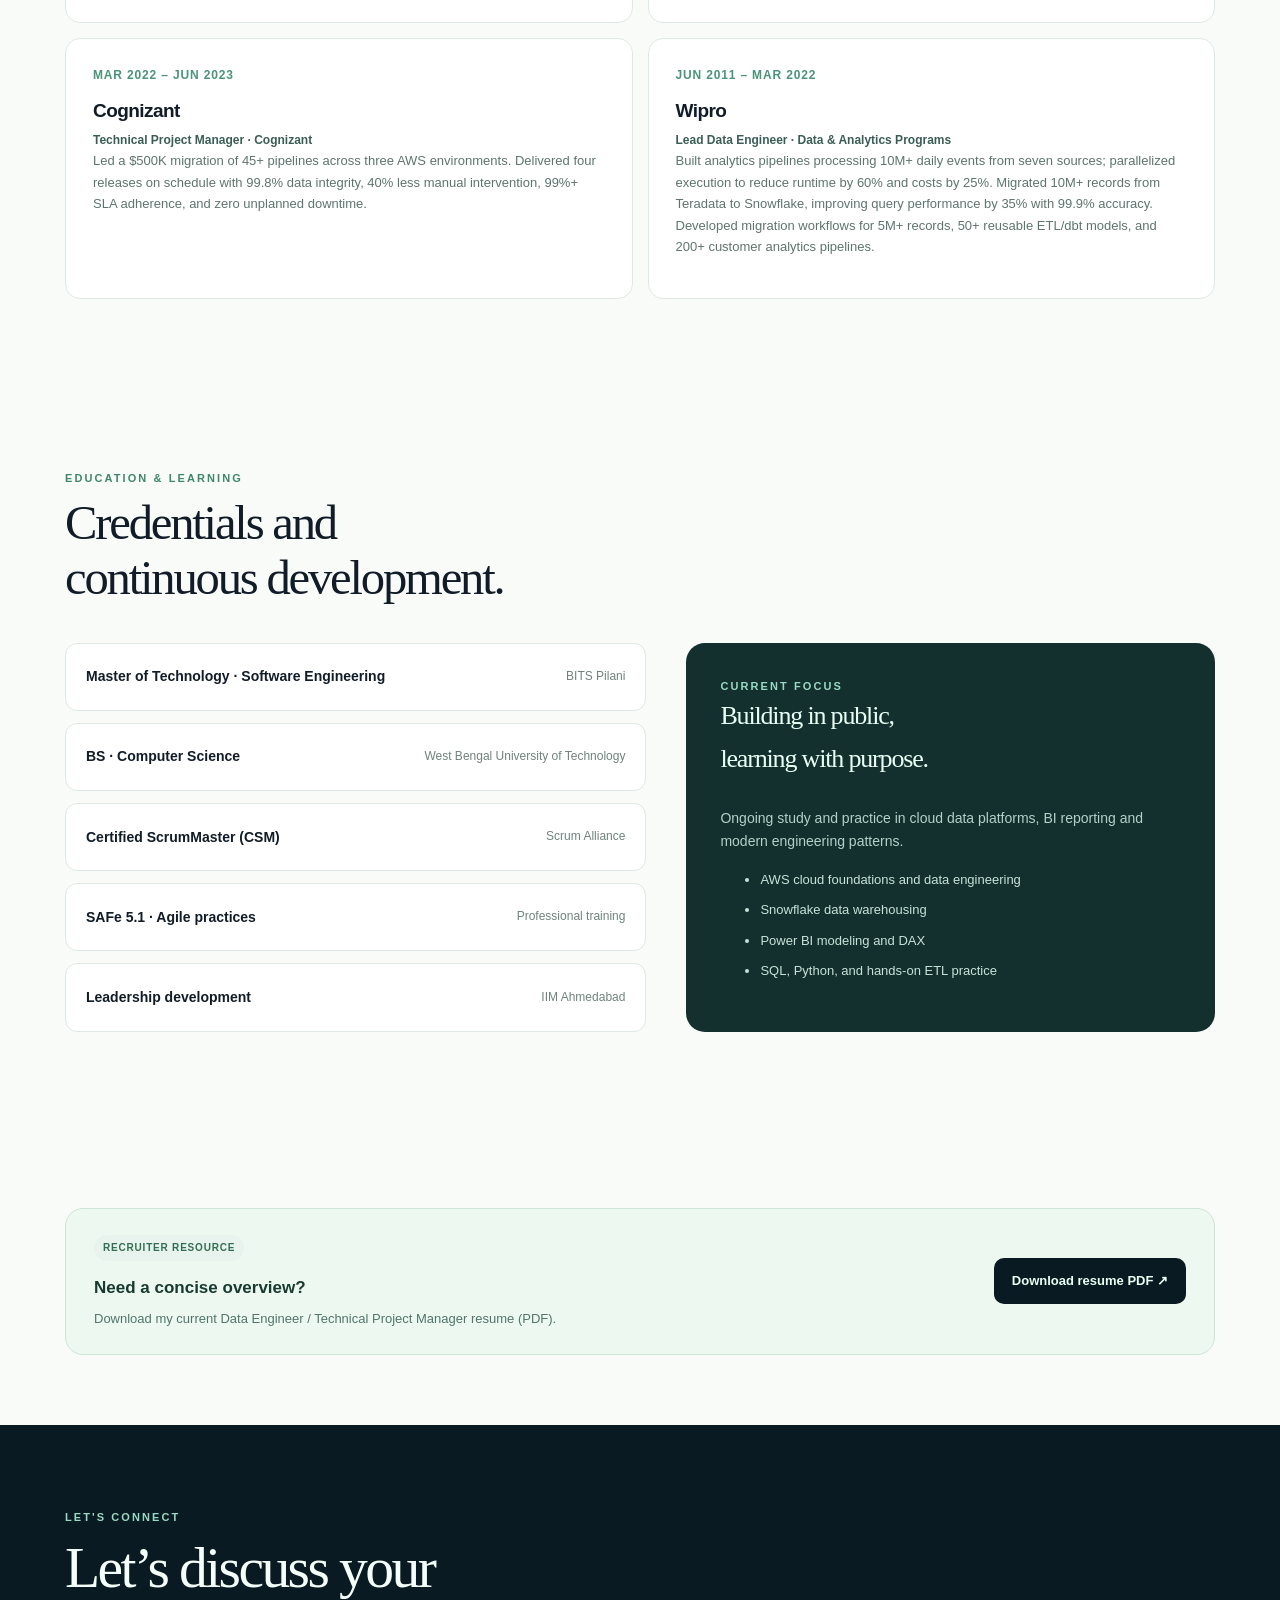
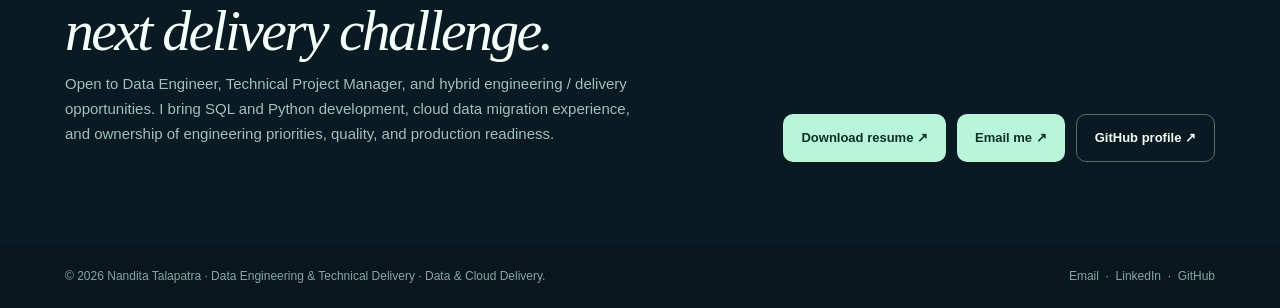
==== commit 76b154bd: "Align portfolio with final data engineering resume" ====
--- a/index.html
+++ b/index.html
@@ -1,23 +1,23 @@
 <!DOCTYPE html>
 
-<html lang="en"><head><meta charset="utf-8"/><meta content="width=device-width, initial-scale=1" name="viewport"/><meta content="Portfolio of Nandita Talapatra: MUFG banking technology modernization, technical project management, data migration delivery, SQL, Python, ETL and cloud case studies." name="description"/><meta content="#0c252c" name="theme-color"/><title>Technical Project Manager Portfolio | Nandita Talapatra</title><link href="assets/styles.css" rel="stylesheet"/><script defer="" src="assets/main.js"></script><meta content="Nandita Talapatra | Technical Project Manager" property="og:title"/></head><body><a class="skip" href="#main">Skip to content</a>
+<html lang="en"><head><meta charset="utf-8"/><meta content="width=device-width, initial-scale=1" name="viewport"/><meta content="Nandita Talapatra: Data Engineer and Technical Project Manager. SQL, Python, Snowflake, dbt, Airflow, AWS and Azure; banking pipelines, cloud migrations and trusted data delivery." name="description"/><meta content="#0c252c" name="theme-color"/><title>Data Engineer &amp; Technical Project Manager | Nandita Talapatra</title><link href="assets/styles.css" rel="stylesheet"/><script defer="" src="assets/main.js"></script><meta content="Nandita Talapatra | Data Engineer &amp; Technical Project Manager" property="og:title"/></head><body><a class="skip" href="#main">Skip to content</a>
 <header class="site-header"><div class="container nav-wrap">
-<a aria-label="Nandita Talapatra portfolio home" class="brand" href="index.html"><span class="brand-mark">NT.</span><span>Nandita Talapatra<small>Technical Project Management</small></span></a>
+<a aria-label="Nandita Talapatra portfolio home" class="brand" href="index.html"><span class="brand-mark">NT.</span><span>Nandita Talapatra<small>Data Engineering &amp; Technical Delivery</small></span></a>
 <button aria-controls="navlinks" aria-expanded="false" class="nav-toggle" data-menu-toggle="" type="button">Menu ☰</button>
 <nav aria-label="Main navigation" class="nav-links" data-nav-links="" id="navlinks">
 <a href="index.html#work">Selected work</a><a href="index.html#about">About</a><a href="index.html#experience">Experience</a><a href="index.html#credentials">Credentials</a><a class="nav-action" href="index.html#contact">Get in touch ↗</a>
-<a class="resume-link" href="resume/Nandita_Talapatra_Technical_Project_Manager_Resume.pdf" rel="noopener noreferrer" target="_blank">Resume PDF ↗</a></nav></div></header><main id="main"><section class="hero"><div class="container hero-inner"><div><div class="eyebrow">Technical Project Manager · Banking, Data &amp; Cloud</div><h1 class="serif">Leading complex programs.<br/><em>Delivering trusted data.</em></h1><p class="hero-sub">I’m Nandita, a Technical Project Manager with 12+ years in enterprise IT and 5+ years in delivery leadership. I lead banking modernization and data migration workstreams, connecting engineering teams, business stakeholders, testing, and governance from planning through production cutover.</p><div class="hero-actions"><a class="button button-light" href="#work">Explore selected work <span aria-hidden="true">↗</span></a><a class="button button-outline" href="https://www.linkedin.com/in/ntalapatra/" rel="noopener noreferrer" target="_blank">Connect on LinkedIn ↗</a><a class="button button-outline" href="resume/Nandita_Talapatra_Technical_Project_Manager_Resume.pdf" rel="noopener noreferrer" target="_blank">View / download resume ↗</a></div><div class="hero-note">Data migration · Cloud delivery · PDLC · RAID · SIT / UAT · Agile / Waterfall</div></div>
+<a class="resume-link" href="resume/Nandita_Talapatra_Data_Engineer_Resume.pdf" rel="noopener noreferrer" target="_blank">Resume PDF ↗</a></nav></div></header><main id="main"><section class="hero"><div class="container hero-inner"><div><div class="eyebrow">Data Engineer · Technical Project Manager · Banking &amp; Cloud</div><h1 class="serif">Engineering reliable pipelines.<br/><em>Delivering trusted data.</em></h1><p class="hero-sub">I’m Nandita, a Data Engineer and Certified ScrumMaster with 12+ years of enterprise data experience. I build SQL and Python workflows and lead data modernization programs, connecting hands-on engineering with Jira delivery ownership, data quality, and production readiness.</p><div class="hero-actions"><a class="button button-light" href="#work">Explore selected work <span aria-hidden="true">↗</span></a><a class="button button-outline" href="https://www.linkedin.com/in/ntalapatra/" rel="noopener noreferrer" target="_blank">Connect on LinkedIn ↗</a><a class="button button-outline" href="resume/Nandita_Talapatra_Data_Engineer_Resume.pdf" rel="noopener noreferrer" target="_blank">View / download resume ↗</a></div><div class="hero-note">SQL · Python · Snowflake · dbt · Airflow · AWS · Azure Data Factory · Azure Data Lake Storage</div></div>
 <div aria-label="Conceptual data pipeline showing ingest, validate, transform, and deliver stages" class="hero-graphic" role="img"><div class="graphic-top"><span>Engineering + Delivery / System View</span><span class="dots"><i></i><i></i><i></i></span></div><div class="flow-stack"><div class="flow-item"><div><strong>01 / Ingest</strong><br/><span>Sources · Python · SQL</span></div><span class="flow-tag">SOURCE</span></div><div class="flow-arrow">↓</div><div class="flow-item"><div><strong>02 / Validate + Model</strong><br/><span>Quality checks · PostgreSQL · Snowflake</span></div><span class="flow-tag">TRUST</span></div><div class="flow-arrow">↓</div><div class="flow-item"><div><strong>03 / Orchestrate</strong><br/><span>Dependencies · Airflow · Delivery gates</span></div><span class="flow-tag">FLOW</span></div><div class="flow-arrow">↓</div><div class="flow-item"><div><strong>04 / Deliver Insights</strong><br/><span>Analytics · Reporting · Stakeholders</span></div><span class="flow-tag">VALUE</span></div></div><div class="graphic-bottom"><span><i class="tiny-led"></i>Conceptual workflow</span><span>QUALITY → DELIVERY</span></div></div></div></section>
-<section class="stat-strip"><div class="container stat-grid"><div class="stat"><strong>12+ years</strong><span>Across enterprise IT</span></div><div class="stat"><strong>5+ years</strong><span>Technical project / delivery management</span></div><div class="stat"><strong>100+ pipelines</strong><span>Data pipelines delivered across enterprise programs</span></div><div class="stat"><strong>50+ releases</strong><span>Technology and data delivery releases across career</span></div></div></section>
-<section class="section" id="work"><div class="container"><div class="section-head"><div><div class="eyebrow-light">SELECTED WORK</div><h2 class="serif">Enterprise delivery.<br/>Technical depth.</h2></div><p>Explore my delivery experience in banking, cloud migration, and ITSM, alongside independent projects that demonstrate my technical foundation.</p></div><div aria-label="Filter projects" class="filter-bar" role="group"><button aria-pressed="true" class="filter-btn active" data-filter="all" type="button">All work</button><button aria-pressed="false" class="filter-btn" data-filter="engineering" type="button">Independent Projects</button><button aria-pressed="false" class="filter-btn" data-filter="delivery" type="button">Technical Delivery</button></div><div class="project-grid"><article class="project-card" data-category="delivery"><div aria-hidden="true" class="card-top tone-dark"><span class="card-number">01</span><span class="card-art"><i></i><i></i><i></i><i></i><i></i><i></i></span></div><div class="card-content"><div class="meta">MUFG · Professional experience · Banking technology</div><h3>Banking Data Modernization &amp; Migration Delivery</h3><p>Leading cross-functional delivery of ETL and data migration workstreams, with PDLC governance, SIT/UAT coordination, reconciliation, and cutover readiness.</p><div class="tags"><span class="tag">Data migration</span><span class="tag">PDLC / RAID</span><span class="tag">SIT / UAT</span></div><div class="card-footer"><a aria-label="Read case study: MUFG Banking Data Modernization" href="projects/mufg-banking-modernization.html">Read case study <span aria-hidden="true" class="arrow">↗</span></a></div></div></article>
-<article class="project-card" data-category="delivery"><div aria-hidden="true" class="card-top tone-amber"><span class="card-number">02</span><span class="card-art"><i></i><i></i><i></i><i></i><i></i><i></i></span></div><div class="card-content"><div class="meta">Professional experience · Technical delivery</div><h3>Cloud Migration Delivery</h3><p>Coordinated a multi-source cloud migration spanning 15+ pipelines, four Agile releases, and a $500K delivery budget.</p><div class="tags"><span class="tag">AWS</span><span class="tag">Agile</span><span class="tag">Delivery governance</span></div><div class="card-footer"><a aria-label="Read case study: Cloud Migration Delivery" href="projects/cloud-migration.html">Read case study <span aria-hidden="true" class="arrow">↗</span></a></div></div></article>
-<article class="project-card" data-category="delivery"><div aria-hidden="true" class="card-top tone-blue"><span class="card-number">03</span><span class="card-art"><i></i><i></i><i></i><i></i><i></i><i></i></span></div><div class="card-content"><div class="meta">Professional experience · Technical delivery</div><h3>ITSM Data Migration</h3><p>Led delivery coordination for a five-domain migration to Freshservice with reconciliation, data-quality gates, and Agile reporting.</p><div class="tags"><span class="tag">Migration</span><span class="tag">Jira</span><span class="tag">Data quality</span></div><div class="card-footer"><a aria-label="Read case study: ITSM Data Migration" href="projects/itsm-migration.html">Read case study <span aria-hidden="true" class="arrow">↗</span></a></div></div></article>
+<section class="stat-strip"><div class="container stat-grid"><div class="stat"><strong>12+ years</strong><span>Enterprise data experience</span></div><div class="stat"><strong>200+ pipelines</strong><span>Banking modernization delivery scope</span></div><div class="stat"><strong>10M+ daily events</strong><span>Analytics pipeline processing</span></div><div class="stat"><strong>60% faster</strong><span>Pipeline runtime reduction</span></div></div></section>
+<section class="section" id="work"><div class="container"><div class="section-head"><div><div class="eyebrow-light">SELECTED WORK</div><h2 class="serif">Enterprise delivery.<br/>Technical depth.</h2></div><p>Data engineering and cloud delivery experience, alongside independent SQL, Python, and analytics projects.</p></div><div aria-label="Filter projects" class="filter-bar" role="group"><button aria-pressed="true" class="filter-btn active" data-filter="all" type="button">All work</button><button aria-pressed="false" class="filter-btn" data-filter="engineering" type="button">Independent Projects</button><button aria-pressed="false" class="filter-btn" data-filter="delivery" type="button">Technical Delivery</button></div><div class="project-grid"><article class="project-card" data-category="delivery"><div aria-hidden="true" class="card-top tone-dark"><span class="card-number">01</span><span class="card-art"><i></i><i></i><i></i><i></i><i></i><i></i></span></div><div class="card-content"><div class="meta">MUFG · Professional experience · Banking technology</div><h3>Banking Data Modernization &amp; Migration Delivery</h3><p>Banking modernization across 200+ ETL pipelines and 10M+ records, combining SQL and Python development with Azure pipeline requirements, validation, and delivery ownership.</p><div class="tags"><span class="tag">Data migration</span><span class="tag">PDLC / RAID</span><span class="tag">SIT / UAT</span></div><div class="card-footer"><a aria-label="Read case study: MUFG Banking Data Modernization" href="projects/mufg-banking-modernization.html">Read case study <span aria-hidden="true" class="arrow">↗</span></a></div></div></article>
+<article class="project-card" data-category="delivery"><div aria-hidden="true" class="card-top tone-amber"><span class="card-number">02</span><span class="card-art"><i></i><i></i><i></i><i></i><i></i><i></i></span></div><div class="card-content"><div class="meta">Professional experience · Technical delivery</div><h3>Cloud Migration Delivery</h3><p>Led a $500K migration spanning 45+ pipelines and three AWS environments; delivered four Agile releases with 99.8% data integrity.</p><div class="tags"><span class="tag">AWS</span><span class="tag">Agile</span><span class="tag">Delivery governance</span></div><div class="card-footer"><a aria-label="Read case study: Cloud Migration Delivery" href="projects/cloud-migration.html">Read case study <span aria-hidden="true" class="arrow">↗</span></a></div></div></article>
+<article class="project-card" data-category="delivery"><div aria-hidden="true" class="card-top tone-blue"><span class="card-number">03</span><span class="card-art"><i></i><i></i><i></i><i></i><i></i><i></i></span></div><div class="card-content"><div class="meta">Professional experience · Technical delivery</div><h3>ITSM Data Migration</h3><p>Led a five-domain ITSM migration with SQL reconciliation, Python validation contributions, six Agile sprints, zero data loss, and 100% reconciliation.</p><div class="tags"><span class="tag">Migration</span><span class="tag">Jira</span><span class="tag">Data quality</span></div><div class="card-footer"><a aria-label="Read case study: ITSM Data Migration" href="projects/itsm-migration.html">Read case study <span aria-hidden="true" class="arrow">↗</span></a></div></div></article>
 <article class="project-card" data-category="engineering"><div aria-hidden="true" class="card-top tone-dark"><span class="card-number">04</span><span class="card-art"><i></i><i></i><i></i><i></i><i></i><i></i></span></div><div class="card-content"><div class="meta">Published SQL files · independent project</div><h3>AML Transaction Monitoring</h3><p>Rule-based transaction screening with SQL checks and Airflow orchestration, focused on structuring and activity spikes.</p><div class="tags"><span class="tag">PostgreSQL</span><span class="tag">SQL</span><span class="tag">Airflow</span></div><div class="card-footer"><a aria-label="Read case study: AML Transaction Monitoring" href="projects/aml-monitoring.html">Read case study <span aria-hidden="true" class="arrow">↗</span></a></div></div></article>
 <article class="project-card" data-category="engineering"><div aria-hidden="true" class="card-top tone-mint"><span class="card-number">05</span><span class="card-art"><i></i><i></i><i></i><i></i><i></i><i></i></span></div><div class="card-content"><div class="meta">Independent project · implementation overview</div><h3>E-commerce Data Pipeline</h3><p>Python ingestion and SQL transformations moving commerce data from raw landing tables to an analytics-ready PostgreSQL layer.</p><div class="tags"><span class="tag">Python</span><span class="tag">PostgreSQL</span><span class="tag">ETL</span></div><div class="card-footer"><a aria-label="Read case study: E-commerce Data Pipeline" href="projects/ecommerce-pipeline.html">Read case study <span aria-hidden="true" class="arrow">↗</span></a></div></div></article>
 <article class="project-card" data-category="engineering"><div aria-hidden="true" class="card-top tone-blue"><span class="card-number">06</span><span class="card-art"><i></i><i></i><i></i><i></i><i></i><i></i></span></div><div class="card-content"><div class="meta">Published SQL repository · independent project</div><h3>SQL Job Market Analysis</h3><p>PostgreSQL queries comparing Data Analyst salaries, in-demand skills, and compensation patterns across job postings.</p><div class="tags"><span class="tag">PostgreSQL</span><span class="tag">CTEs</span><span class="tag">SQL joins</span></div><div class="card-footer"><a aria-label="Read case study: SQL Job Market Analysis" href="projects/sql-job-analysis.html">Read case study <span aria-hidden="true" class="arrow">↗</span></a></div></div></article>
 <article class="project-card" data-category="engineering"><div aria-hidden="true" class="card-top tone-purple"><span class="card-number">07</span><span class="card-art"><i></i><i></i><i></i><i></i><i></i><i></i></span></div><div class="card-content"><div class="meta">Learning showcase · Analytics</div><h3>Power BI Sales Analytics</h3><p>An evolving analytics exercise focused on Power Query, relationships, DAX measures, and clear business reporting.</p><div class="tags"><span class="tag">Power BI</span><span class="tag">DAX</span><span class="tag">Data modeling</span></div><div class="card-footer"><a aria-label="Read case study: Power BI Sales Analytics" href="projects/power-bi-analytics.html">Read case study <span aria-hidden="true" class="arrow">↗</span></a></div></div></article></div></div></section>
 <section class="section-tight"><div class="container"><div class="resume-banner"><div><div class="section-tag">Delivery work sample</div><strong>How I structure a migration go-live review</strong><p>A reusable readiness checklist covering dependencies, validation, approvals, and rollback.</p></div><a class="button button-dark" href="projects/cutover-readiness.html">View sample checklist ↗</a></div></div></section>
-<section class="section-tight" id="about"><div class="container"><div class="about-panel"><div><div class="eyebrow-light">ABOUT</div><h2 class="serif">Technical depth.<br/>Delivery discipline.</h2><p>My background bridges data engineering and technical program delivery. I have coordinated enterprise pipeline, migration, validation, and release activities — combining source-to-target mapping and SQL fluency with scope, risk, dependency, PDLC governance, and executive stakeholder management. My current MUFG work emphasizes banking data modernization, testing and reconciliation controls, and production readiness.</p><p>Alongside enterprise programs in financial services, life sciences, and IT service management, I have developed independent projects in transaction monitoring and e-commerce data processing.</p><a class="button button-dark" href="mailto:nanditatalapatra9@gmail.com?subject=Portfolio%20inquiry">Discuss an opportunity ↗</a></div><div class="expertise"><div><h3>Data engineering</h3><ul><li>ETL / ELT pipelines</li><li>SQL &amp; PostgreSQL</li><li>Python ingestion</li><li>Data validation</li><li>Snowflake &amp; AWS</li><li>Airflow fundamentals</li></ul></div><div><h3>Technical delivery</h3><ul><li>Agile / Scrum / SAFe</li><li>Migration delivery</li><li>Release planning</li><li>Risk &amp; dependency tracking</li><li>Stakeholder reporting</li><li>Cutover &amp; reconciliation</li></ul></div></div></div></div></section>
-<section class="section" id="experience"><div class="container"><div class="section-head"><div><div class="eyebrow-light">PROFESSIONAL BACKGROUND</div><h2 class="serif">A career built across<br/>data and delivery.</h2></div><p>Selected employers and responsibilities. Download the concise, two-page resume for achievements and technical skills.</p></div><div class="timeline"><div class="timeline-item"><div class="timeline-date">APR 2025 – PRESENT</div><h3>MUFG</h3><div class="label">Technical Project Manager · Banking Technology &amp; Data Modernization</div><p>Lead Agile/Waterfall delivery planning and governance for ETL and data migration workstreams; coordinate milestone tracking, risk management, SIT/UAT, reconciliation, and production cutover readiness.</p><p><a class="mini-link" href="projects/mufg-banking-modernization.html">View banking modernization case study ↗</a></p></div><div class="timeline-item"><div class="timeline-date">2023 – PRESENT</div><h3>Experis IT</h3><div class="label">Technical Project Manager</div><p>Higher-education ITSM data migration, quality and reconciliation controls, Agile sprint delivery, and stakeholder reporting.</p></div><div class="timeline-item"><div class="timeline-date">2022 – 2023</div><h3>Cognizant</h3><div class="label">Technical Project Manager</div><p>Cloud-based data pipeline migration for a life-sciences client, with multi-source coordination and release governance.</p></div><div class="timeline-item"><div class="timeline-date">2011 – 2022</div><h3>Wipro</h3><div class="label">Data Engineering &amp; ETL Delivery</div><p>Enterprise data and analytics initiatives for financial-services and retail clients across migration, processing, and reporting.</p></div></div></div></section>
-<section class="section-tight" id="credentials"><div class="container"><div class="section-head"><div><div class="eyebrow-light">EDUCATION &amp; LEARNING</div><h2 class="serif">Credentials and<br/>continuous development.</h2></div></div><div class="credentials"><div class="credential-list"><div class="credential"><strong>Master of Technology · Software Engineering</strong><span>BITS Pilani</span></div><div class="credential"><strong>BS · Computer Science</strong><span>West Bengal University of Technology</span></div><div class="credential"><strong>Certified ScrumMaster (CSM)</strong><span>Scrum Alliance</span></div><div class="credential"><strong>SAFe 5.1 · Agile practices</strong><span>Professional training</span></div><div class="credential"><strong>Leadership development</strong><span>IIM Ahmedabad</span></div></div><div class="learn-box"><div class="eyebrow">CURRENT FOCUS</div><h3 class="serif">Building in public,<br/>learning with purpose.</h3><p>Ongoing study and practice in cloud data platforms, BI reporting and modern engineering patterns.</p><ul><li>AWS cloud foundations and data engineering</li><li>Snowflake data warehousing</li><li>Power BI modeling and DAX</li><li>SQL, Python, and hands-on ETL practice</li></ul></div></div></div></section><section class="section-tight" id="resume"><div class="container"><div class="resume-banner"><div><div class="section-tag">Recruiter resource</div><strong>Need a concise overview?</strong><p>Download my two-page Technical Project Manager resume (PDF).</p></div><a class="button button-dark" download="" href="resume/Nandita_Talapatra_Technical_Project_Manager_Resume.pdf" rel="noopener noreferrer" target="_blank">Download resume PDF ↗</a></div></div></section>
-<section class="contact-section" id="contact"><div class="container contact-inner"><div><div class="eyebrow">LET'S CONNECT</div><h2 class="serif">Let’s discuss your<br/><em>next delivery challenge.</em></h2><p>Open to Technical Project Manager and data platform migration opportunities. My engineering background helps me connect delivery plans with technical dependencies, data quality, and production readiness.</p></div><div class="hero-actions"><a class="button button-light button-resume" href="resume/Nandita_Talapatra_Technical_Project_Manager_Resume.pdf" rel="noopener noreferrer" target="_blank">Download resume ↗</a><a class="button button-light" href="mailto:nanditatalapatra9@gmail.com?subject=Opportunity%20for%20Nandita%20Talapatra">Email me ↗</a><a class="button button-outline" href="https://github.com/nanditatalapatra" rel="noopener noreferrer" target="_blank">GitHub profile ↗</a></div></div></section></main><footer class="footer"><div class="container footer-inner"><span>© <span data-year="">2026  ·  <a href="resume/Nandita_Talapatra_Technical_Project_Manager_Resume.pdf" rel="noopener noreferrer" target="_blank">Resume PDF</a></span> Nandita Talapatra · Technical Project Management · Data &amp; Cloud Delivery.</span><span><a href="mailto:nanditatalapatra9@gmail.com">Email</a>  ·  <a href="https://www.linkedin.com/in/ntalapatra/" rel="noopener noreferrer" target="_blank">LinkedIn</a>  ·  <a href="https://github.com/nanditatalapatra" rel="noopener noreferrer" target="_blank">GitHub</a></span></div></footer></body></html>+<section class="section-tight" id="about"><div class="container"><div class="about-panel"><div><div class="eyebrow-light">ABOUT</div><h2 class="serif">Technical depth.<br/>Delivery discipline.</h2><p>My background combines hands-on data engineering with technical project management. At MUFG, I develop SQL transformations and Python automation for banking data workflows while coordinating Azure Data Factory and Azure Data Lake Storage requirements, validation, and cutover readiness. My earlier work includes Snowflake migration, parallel ETL processing, and customer analytics pipelines.</p><p>Alongside enterprise programs in financial services, life sciences, and IT service management, I have developed independent projects in transaction monitoring and e-commerce data processing.</p><a class="button button-dark" href="mailto:nanditatalapatra9@gmail.com?subject=Portfolio%20inquiry">Discuss an opportunity ↗</a></div><div class="expertise"><div><h3>Data engineering</h3><ul><li>SQL &amp; Python development</li><li>ETL / ELT &amp; data modeling</li><li>Snowflake, Teradata &amp; PostgreSQL</li><li>dbt &amp; Apache Airflow</li><li>AWS &amp; CloudWatch</li><li>Azure Data Factory &amp; Data Lake Storage</li><li>Data quality &amp; reconciliation</li><li>Git, GitHub, DataStage &amp; Informatica</li></ul></div><div><h3>Technical delivery</h3><ul><li>Agile / Scrum / SAFe</li><li>Migration delivery</li><li>Release planning</li><li>Risk &amp; dependency tracking</li><li>Stakeholder reporting</li><li>Cutover &amp; reconciliation</li></ul></div></div></div></div></section>
+<section class="section" id="experience"><div class="container"><div class="section-head"><div><div class="eyebrow-light">PROFESSIONAL BACKGROUND</div><h2 class="serif">A career built across<br/>data and delivery.</h2></div><p>Professional experience across data engineering, banking modernization, cloud migration, and technical delivery. Download the current resume for full details.</p></div><div class="timeline"><div class="timeline-item"><div class="timeline-date">JAN 2024 – PRESENT</div><h3>MUFG</h3><div class="label">Technical Project Manager · MUFG</div><p>Lead banking modernization across 200+ ETL pipelines and 10M+ records. Develop SQL transformations and Python automation; coordinate Azure Data Factory and Data Lake Storage workflows, Jira priorities, and cutover validation with 99.9% data accuracy.</p><p><a class="mini-link" href="projects/mufg-banking-modernization.html">View banking modernization case study ↗</a></p></div><div class="timeline-item"><div class="timeline-date">JUN 2023 – DEC 2023</div><h3>Experis IT</h3><div class="label">Technical Project Manager · Experis IT</div><p>Led a five-domain ITSM migration across six Agile sprints. Wrote SQL reconciliation queries and contributed Python cleansing and validation scripts; achieved zero data loss and 100% source-to-target reconciliation.</p></div><div class="timeline-item"><div class="timeline-date">MAR 2022 – JUN 2023</div><h3>Cognizant</h3><div class="label">Technical Project Manager · Cognizant</div><p>Led a $500K migration of 45+ pipelines across three AWS environments. Delivered four releases on schedule with 99.8% data integrity, 40% less manual intervention, 99%+ SLA adherence, and zero unplanned downtime.</p></div><div class="timeline-item"><div class="timeline-date">JUN 2011 – MAR 2022</div><h3>Wipro</h3><div class="label">Lead Data Engineer · Data &amp; Analytics Programs</div><p>Built analytics pipelines processing 10M+ daily events from seven sources; parallelized execution to reduce runtime by 60% and costs by 25%. Migrated 10M+ records from Teradata to Snowflake, improving query performance by 35% with 99.9% accuracy. Developed migration workflows for 5M+ records, 50+ reusable ETL/dbt models, and 200+ customer analytics pipelines.</p></div></div></div></section>
+<section class="section-tight" id="credentials"><div class="container"><div class="section-head"><div><div class="eyebrow-light">EDUCATION &amp; LEARNING</div><h2 class="serif">Credentials and<br/>continuous development.</h2></div></div><div class="credentials"><div class="credential-list"><div class="credential"><strong>Master of Technology · Software Engineering</strong><span>BITS Pilani</span></div><div class="credential"><strong>BS · Computer Science</strong><span>West Bengal University of Technology</span></div><div class="credential"><strong>Certified ScrumMaster (CSM)</strong><span>Scrum Alliance</span></div><div class="credential"><strong>SAFe 5.1 · Agile practices</strong><span>Professional training</span></div><div class="credential"><strong>Leadership development</strong><span>IIM Ahmedabad</span></div></div><div class="learn-box"><div class="eyebrow">CURRENT FOCUS</div><h3 class="serif">Building in public,<br/>learning with purpose.</h3><p>Ongoing study and practice in cloud data platforms, BI reporting and modern engineering patterns.</p><ul><li>AWS cloud foundations and data engineering</li><li>Snowflake data warehousing</li><li>Power BI modeling and DAX</li><li>SQL, Python, and hands-on ETL practice</li></ul></div></div></div></section><section class="section-tight" id="resume"><div class="container"><div class="resume-banner"><div><div class="section-tag">Recruiter resource</div><strong>Need a concise overview?</strong><p>Download my current Data Engineer / Technical Project Manager resume (PDF).</p></div><a class="button button-dark" download="" href="resume/Nandita_Talapatra_Data_Engineer_Resume.pdf" rel="noopener noreferrer" target="_blank">Download resume PDF ↗</a></div></div></section>
+<section class="contact-section" id="contact"><div class="container contact-inner"><div><div class="eyebrow">LET'S CONNECT</div><h2 class="serif">Let’s discuss your<br/><em>next delivery challenge.</em></h2><p>Open to Data Engineer, Technical Project Manager, and hybrid engineering / delivery opportunities. I bring SQL and Python development, cloud data migration experience, and ownership of engineering priorities, quality, and production readiness.</p></div><div class="hero-actions"><a class="button button-light button-resume" href="resume/Nandita_Talapatra_Data_Engineer_Resume.pdf" rel="noopener noreferrer" target="_blank">Download resume ↗</a><a class="button button-light" href="mailto:nanditatalapatra9@gmail.com?subject=Opportunity%20for%20Nandita%20Talapatra">Email me ↗</a><a class="button button-outline" href="https://github.com/nanditatalapatra" rel="noopener noreferrer" target="_blank">GitHub profile ↗</a></div></div></section></main><footer class="footer"><div class="container footer-inner"><span>© <span data-year="">2026  ·  <a href="resume/Nandita_Talapatra_Data_Engineer_Resume.pdf" rel="noopener noreferrer" target="_blank">Resume PDF</a></span> Nandita Talapatra · Data Engineering &amp; Technical Delivery · Data &amp; Cloud Delivery.</span><span><a href="mailto:nanditatalapatra9@gmail.com">Email</a>  ·  <a href="https://www.linkedin.com/in/ntalapatra/" rel="noopener noreferrer" target="_blank">LinkedIn</a>  ·  <a href="https://github.com/nanditatalapatra" rel="noopener noreferrer" target="_blank">GitHub</a></span></div></footer></body></html>
--- a/assets/styles.css
+++ b/assets/styles.css
@@ -33,3 +33,7 @@
 .contact-section .button-resume{background:#b9f5da;color:#0b3028}
 .contact-section .hero-actions{max-width:500px}
 @media(max-width:760px){.proof-grid,.decision-grid{grid-template-columns:1fr}.resume-banner{align-items:flex-start;flex-direction:column}.resume-banner .button{width:100%}.nav-links .resume-link{margin-top:8px}}
+
+/* Readiness work sample */
+.table-scroll{overflow-x:auto}.readiness-table{width:100%;border-collapse:collapse;font-size:13px;background:#fff}.readiness-table th,.readiness-table td{text-align:left;padding:14px;border:1px solid var(--line);vertical-align:top}.readiness-table th{background:var(--teal);color:var(--ink)}.hero h1{font-size:clamp(42px,4.7vw,65px)}
+@media(min-width:761px) and (max-width:1100px){.nav-links{gap:12px;font-size:12px}.brand small{font-size:9px}.nav-wrap{gap:12px}}
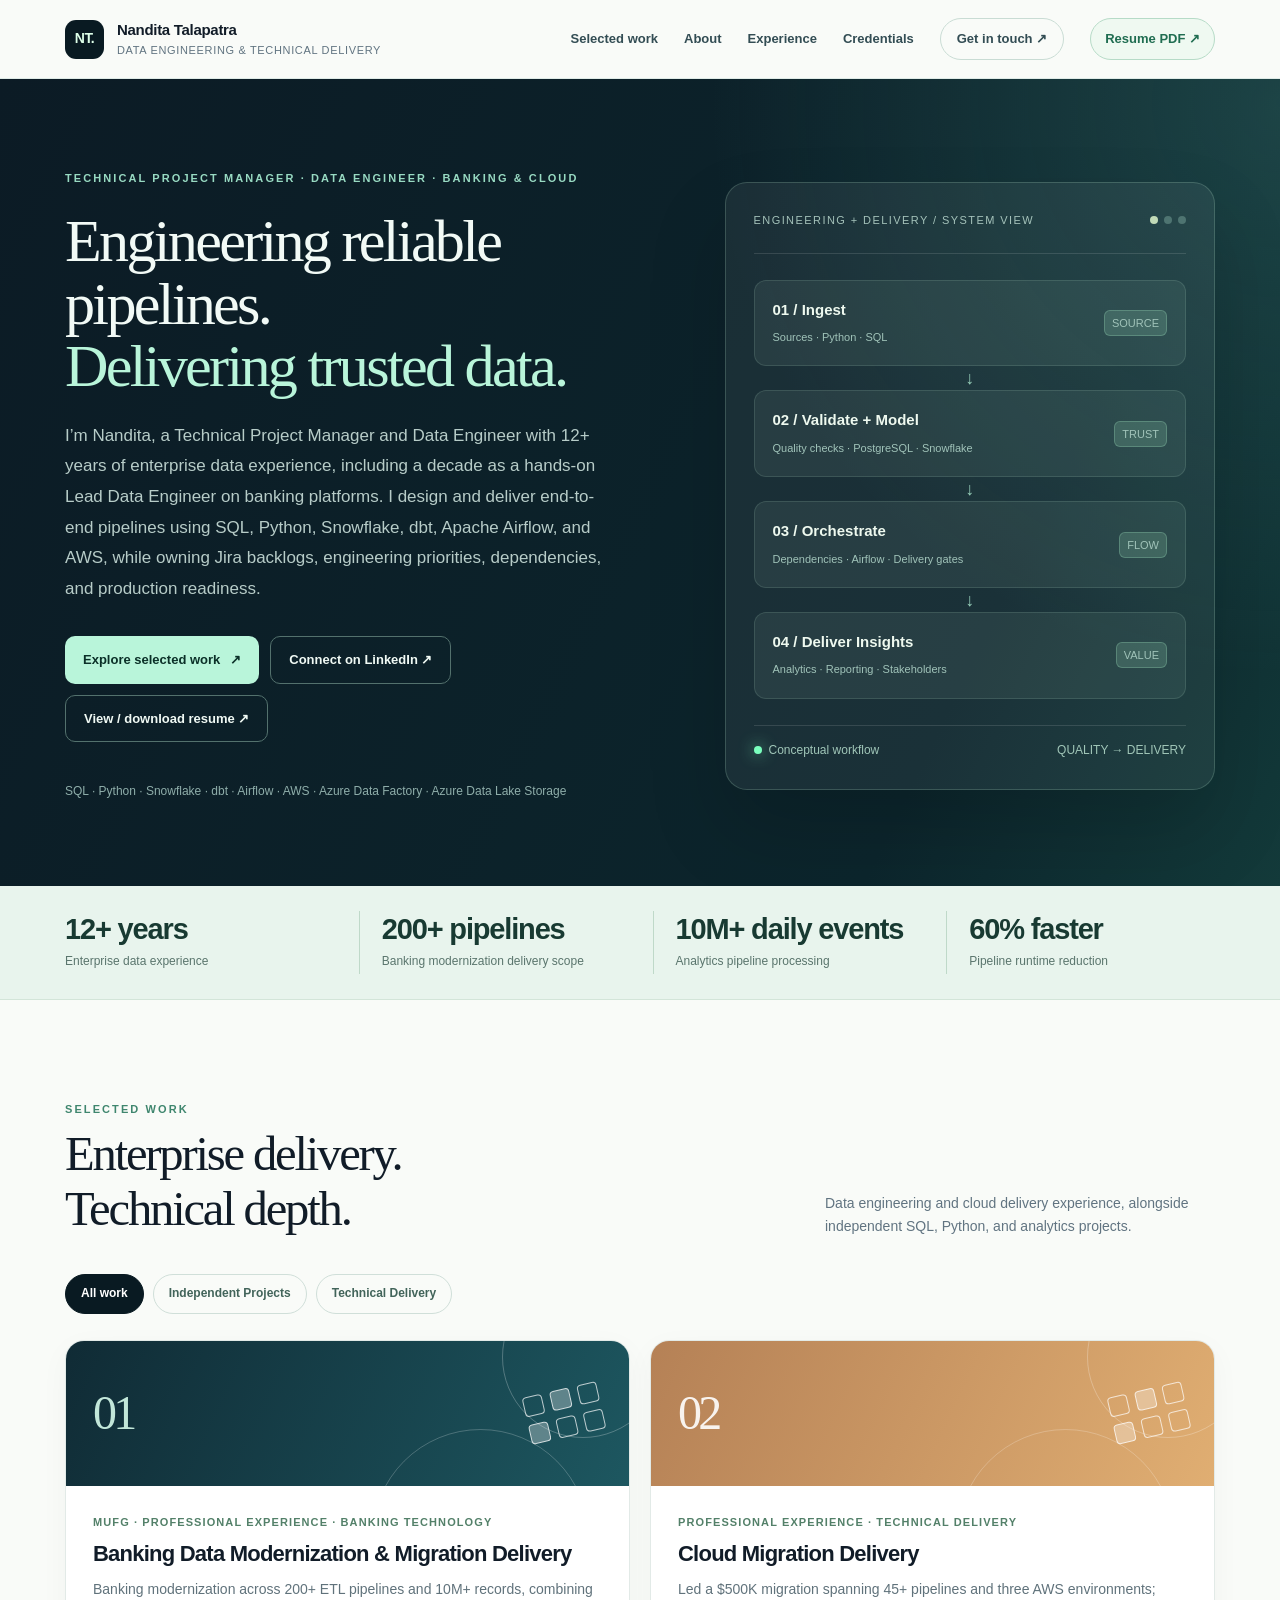
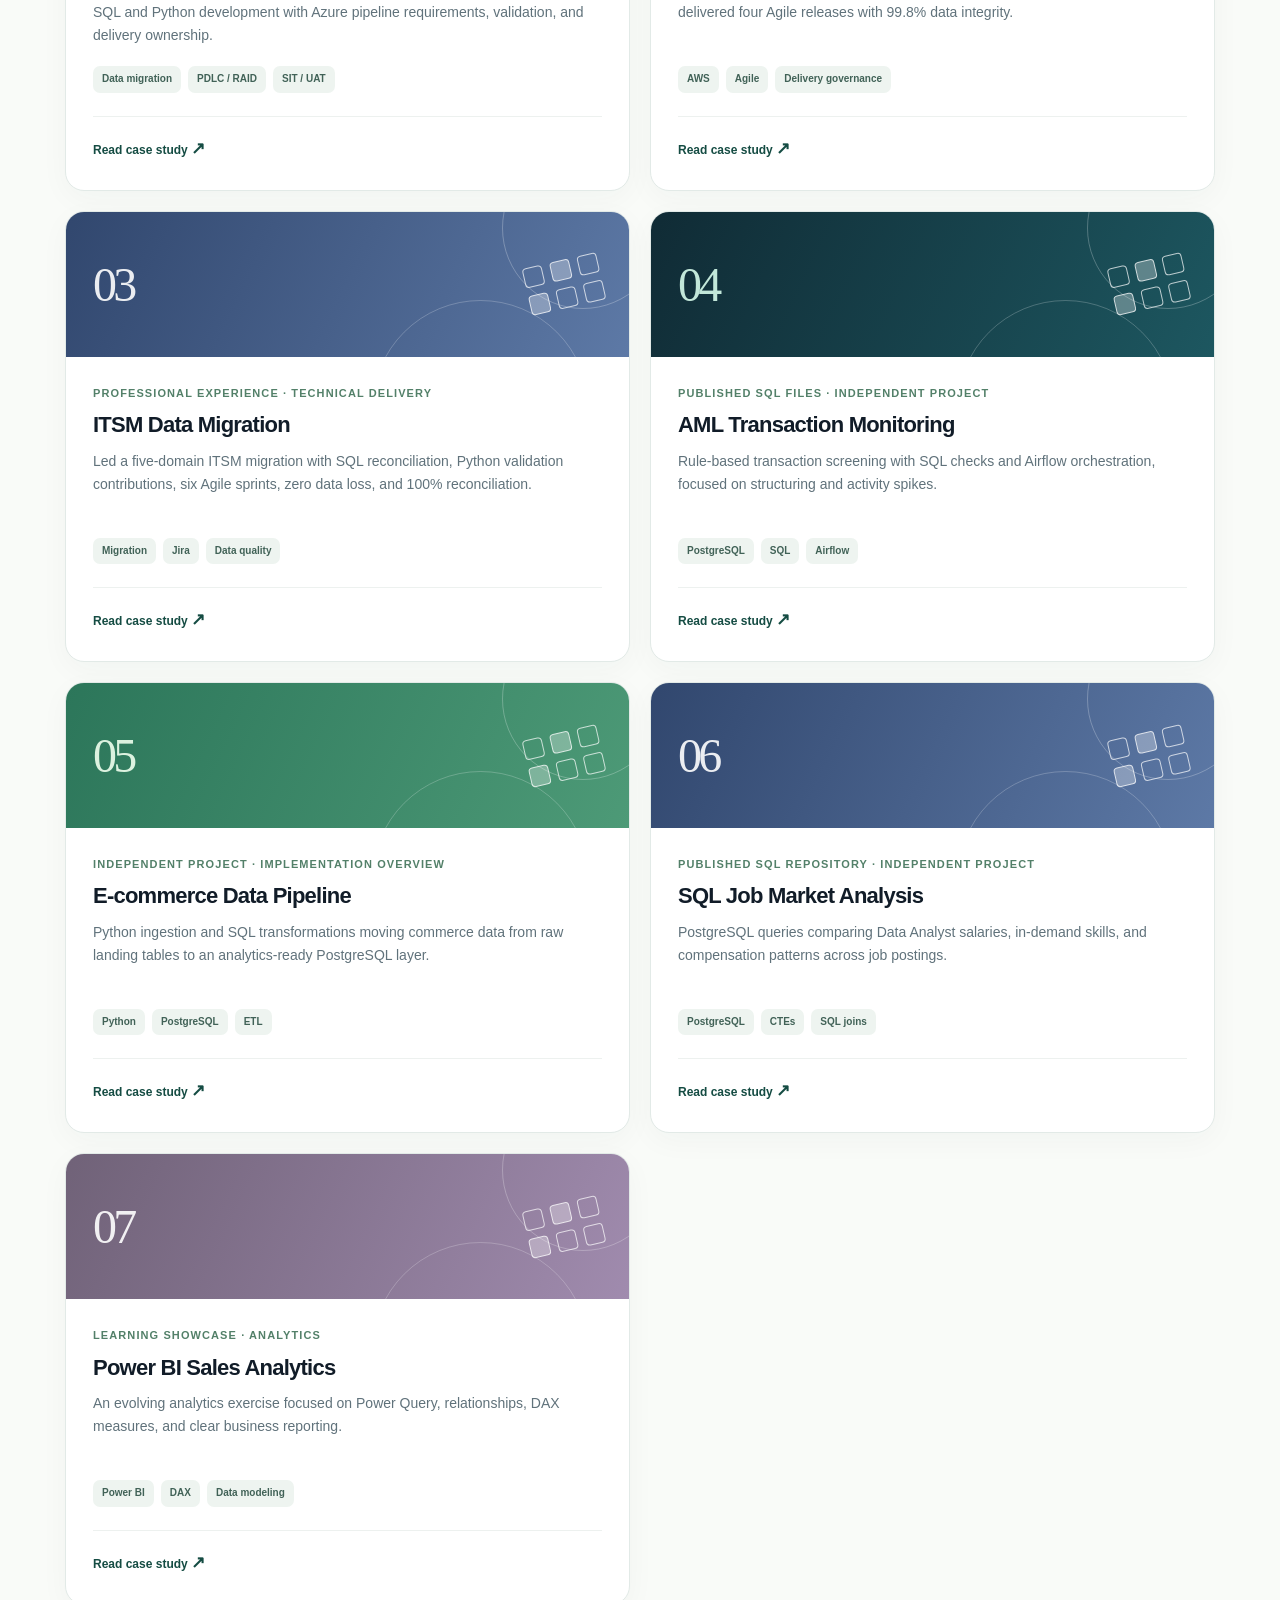
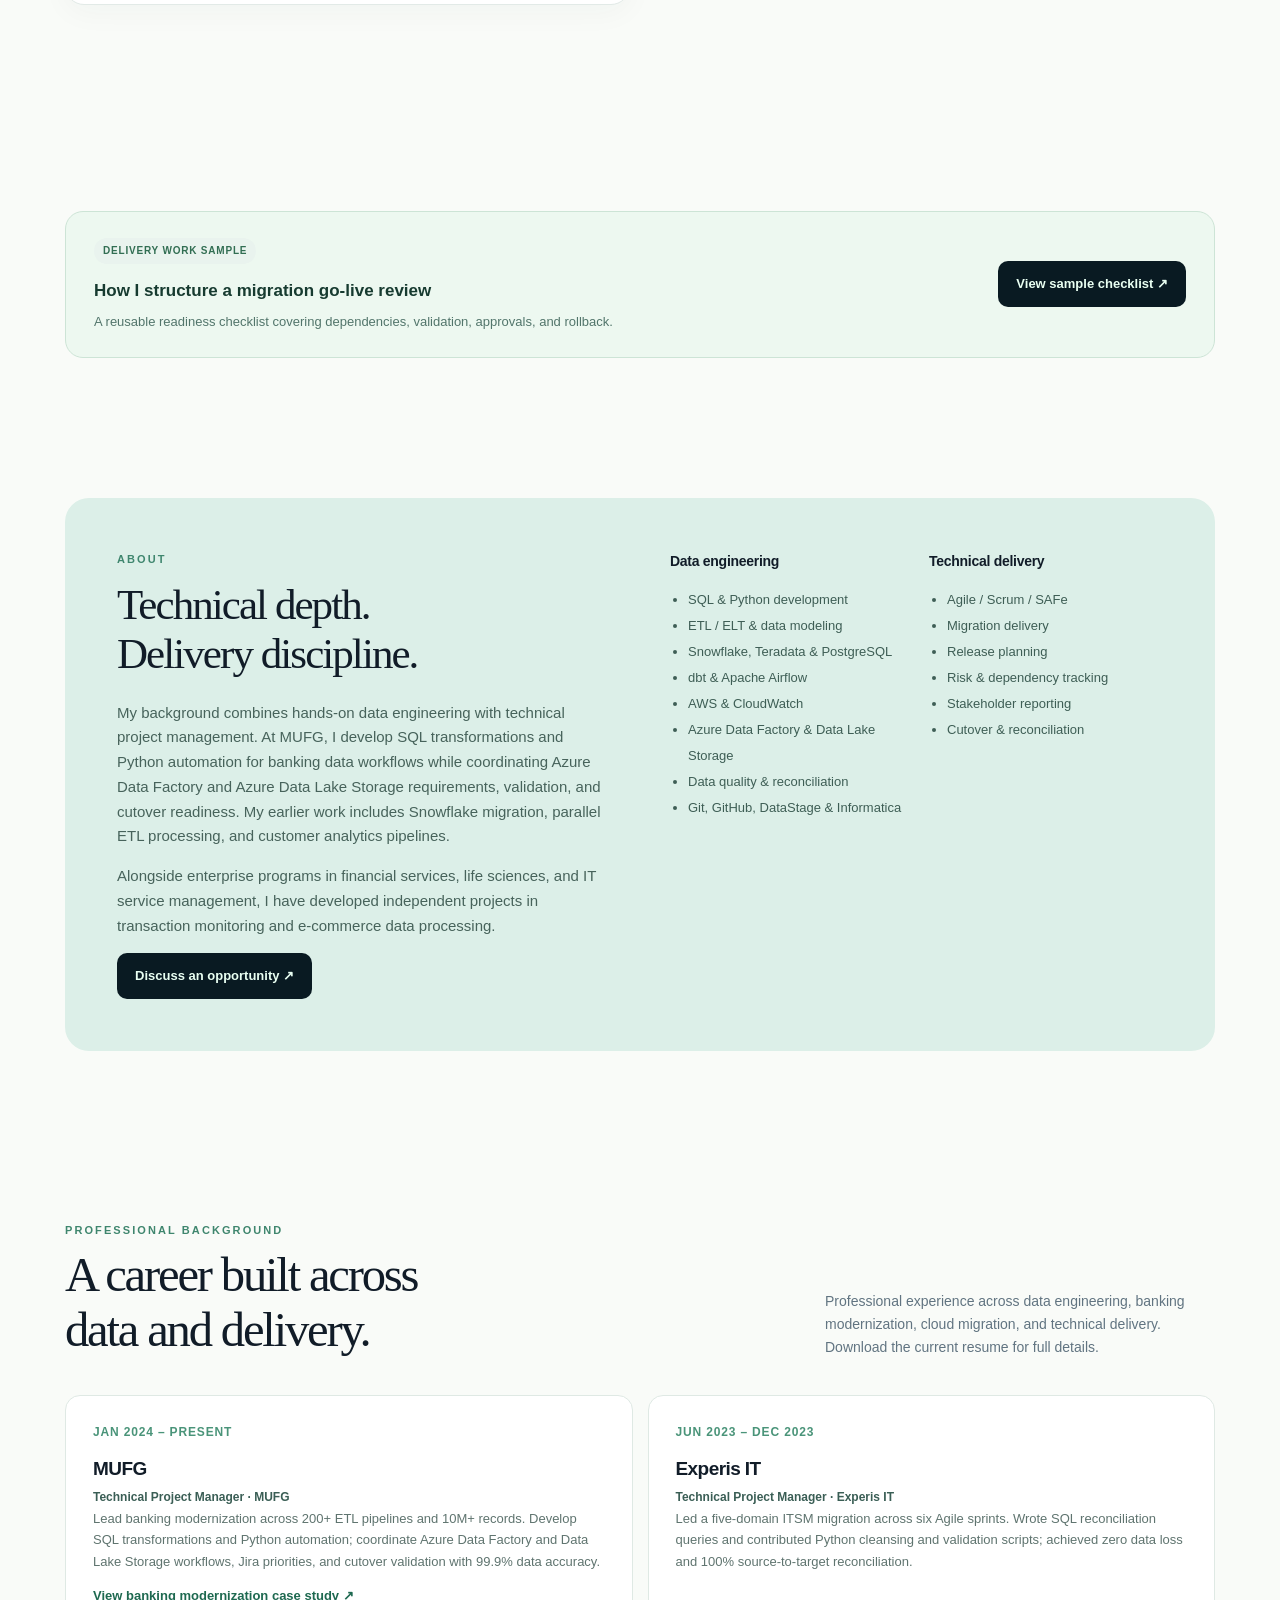
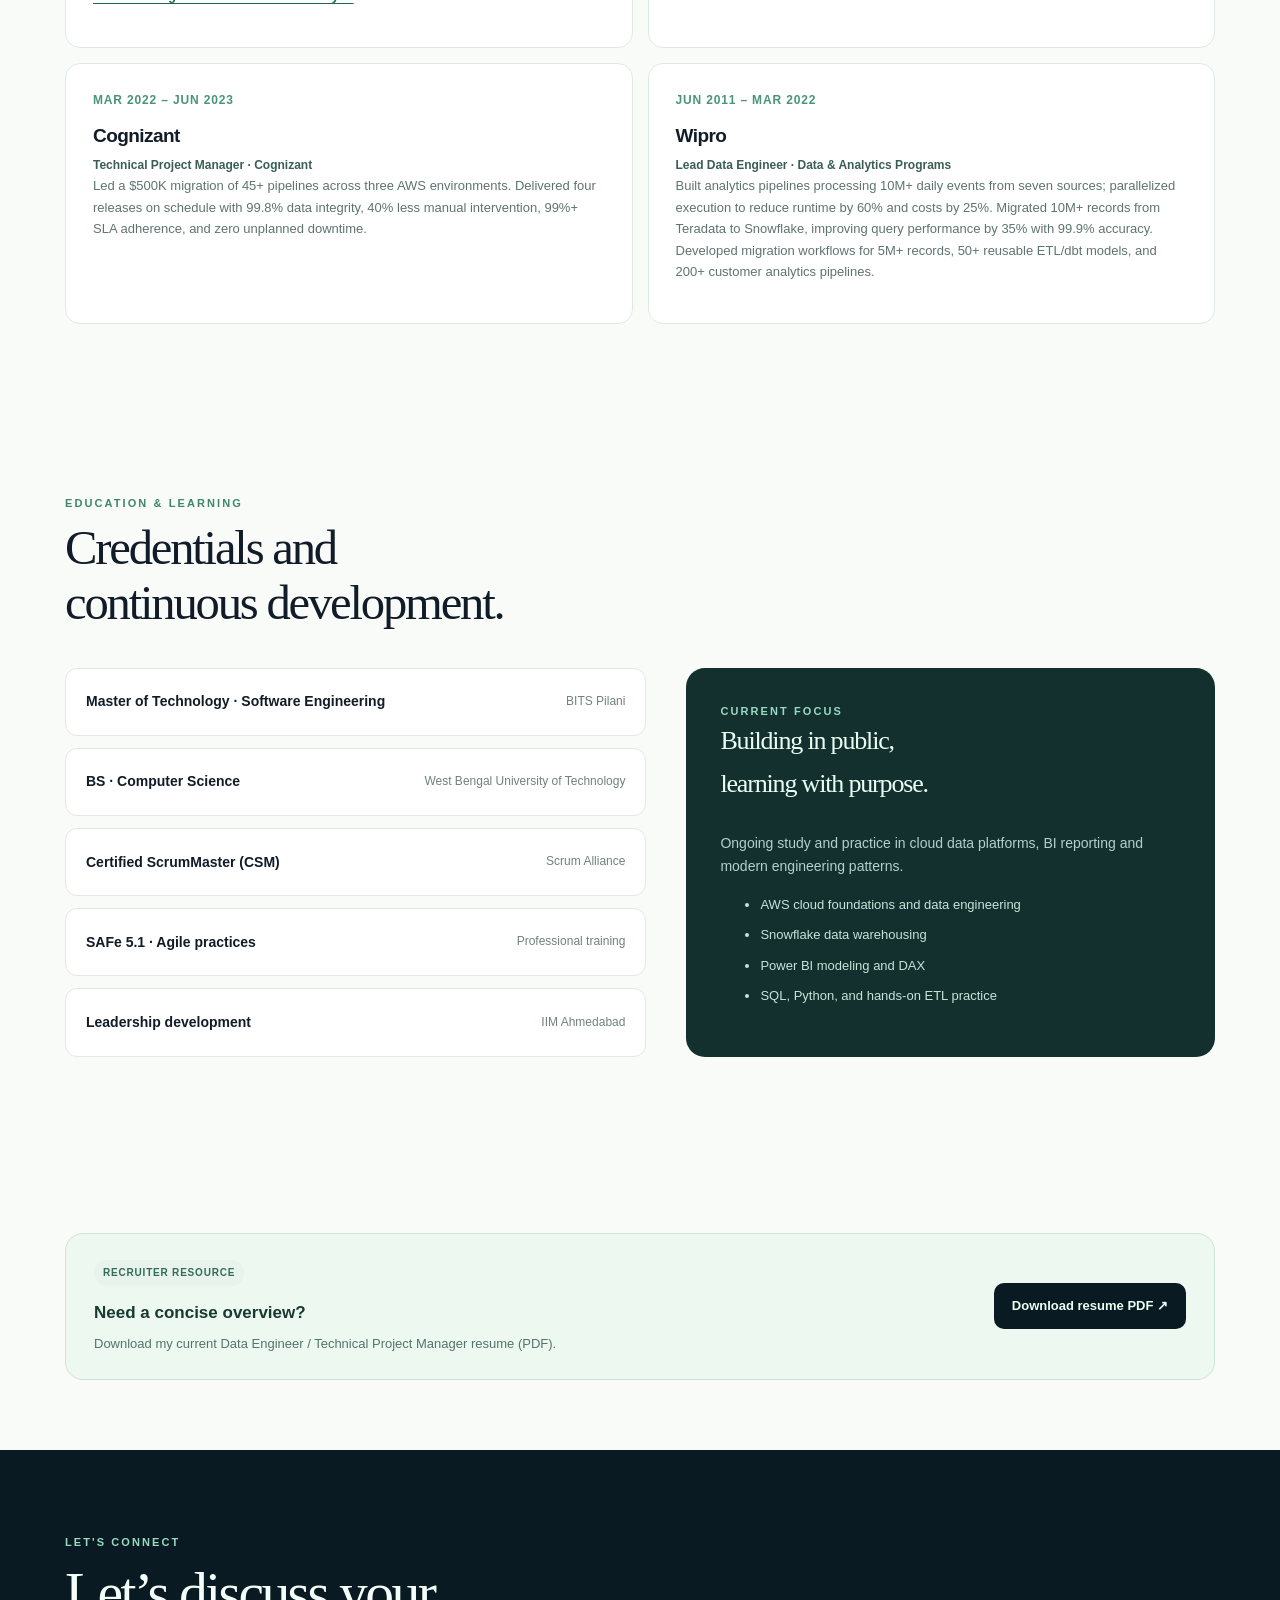
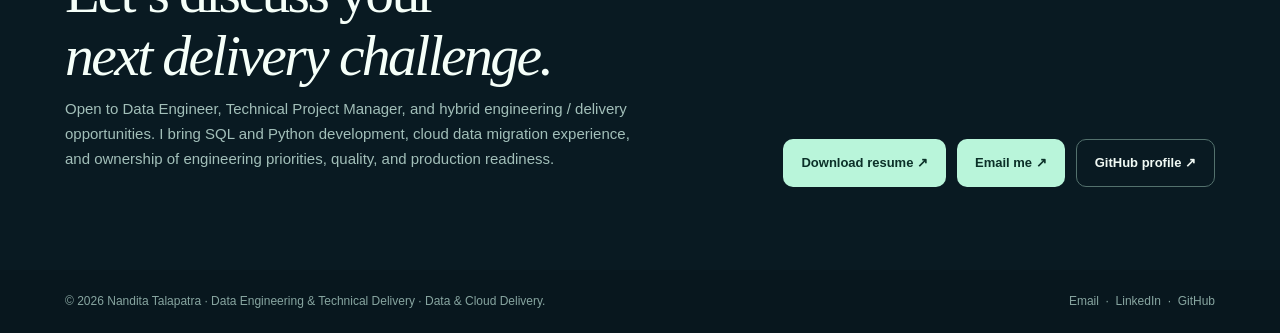
==== commit 6fd126e0: "Match portfolio summary and PDF to revised resume" ====
--- a/index.html
+++ b/index.html
@@ -1,12 +1,12 @@
 <!DOCTYPE html>
 
-<html lang="en"><head><meta charset="utf-8"/><meta content="width=device-width, initial-scale=1" name="viewport"/><meta content="Nandita Talapatra: Data Engineer and Technical Project Manager. SQL, Python, Snowflake, dbt, Airflow, AWS and Azure; banking pipelines, cloud migrations and trusted data delivery." name="description"/><meta content="#0c252c" name="theme-color"/><title>Data Engineer &amp; Technical Project Manager | Nandita Talapatra</title><link href="assets/styles.css" rel="stylesheet"/><script defer="" src="assets/main.js"></script><meta content="Nandita Talapatra | Data Engineer &amp; Technical Project Manager" property="og:title"/></head><body><a class="skip" href="#main">Skip to content</a>
+<html lang="en"><head><meta charset="utf-8"/><meta content="width=device-width, initial-scale=1" name="viewport"/><meta content="Nandita Talapatra: Technical Project Manager and Data Engineer. SQL, Python, Snowflake, dbt, Airflow, AWS and Azure; banking pipelines, cloud migrations and trusted data delivery." name="description"/><meta content="#0c252c" name="theme-color"/><title>Technical Project Manager &amp; Data Engineer | Nandita Talapatra</title><link href="assets/styles.css" rel="stylesheet"/><script defer="" src="assets/main.js"></script><meta content="Nandita Talapatra | Technical Project Manager &amp; Data Engineer" property="og:title"/></head><body><a class="skip" href="#main">Skip to content</a>
 <header class="site-header"><div class="container nav-wrap">
 <a aria-label="Nandita Talapatra portfolio home" class="brand" href="index.html"><span class="brand-mark">NT.</span><span>Nandita Talapatra<small>Data Engineering &amp; Technical Delivery</small></span></a>
 <button aria-controls="navlinks" aria-expanded="false" class="nav-toggle" data-menu-toggle="" type="button">Menu ☰</button>
 <nav aria-label="Main navigation" class="nav-links" data-nav-links="" id="navlinks">
 <a href="index.html#work">Selected work</a><a href="index.html#about">About</a><a href="index.html#experience">Experience</a><a href="index.html#credentials">Credentials</a><a class="nav-action" href="index.html#contact">Get in touch ↗</a>
-<a class="resume-link" href="resume/Nandita_Talapatra_Data_Engineer_Resume.pdf" rel="noopener noreferrer" target="_blank">Resume PDF ↗</a></nav></div></header><main id="main"><section class="hero"><div class="container hero-inner"><div><div class="eyebrow">Data Engineer · Technical Project Manager · Banking &amp; Cloud</div><h1 class="serif">Engineering reliable pipelines.<br/><em>Delivering trusted data.</em></h1><p class="hero-sub">I’m Nandita, a Data Engineer and Certified ScrumMaster with 12+ years of enterprise data experience. I build SQL and Python workflows and lead data modernization programs, connecting hands-on engineering with Jira delivery ownership, data quality, and production readiness.</p><div class="hero-actions"><a class="button button-light" href="#work">Explore selected work <span aria-hidden="true">↗</span></a><a class="button button-outline" href="https://www.linkedin.com/in/ntalapatra/" rel="noopener noreferrer" target="_blank">Connect on LinkedIn ↗</a><a class="button button-outline" href="resume/Nandita_Talapatra_Data_Engineer_Resume.pdf" rel="noopener noreferrer" target="_blank">View / download resume ↗</a></div><div class="hero-note">SQL · Python · Snowflake · dbt · Airflow · AWS · Azure Data Factory · Azure Data Lake Storage</div></div>
+<a class="resume-link" href="resume/Nandita_Talapatra_Data_Engineer_Resume.pdf" rel="noopener noreferrer" target="_blank">Resume PDF ↗</a></nav></div></header><main id="main"><section class="hero"><div class="container hero-inner"><div><div class="eyebrow">Technical Project Manager · Data Engineer · Banking &amp; Cloud</div><h1 class="serif">Engineering reliable pipelines.<br/><em>Delivering trusted data.</em></h1><p class="hero-sub">I’m Nandita, a Technical Project Manager and Data Engineer with 12+ years of enterprise data experience, including a decade as a hands-on Lead Data Engineer on banking platforms. I design and deliver end-to-end pipelines using SQL, Python, Snowflake, dbt, Apache Airflow, and AWS, while owning Jira backlogs, engineering priorities, dependencies, and production readiness.</p><div class="hero-actions"><a class="button button-light" href="#work">Explore selected work <span aria-hidden="true">↗</span></a><a class="button button-outline" href="https://www.linkedin.com/in/ntalapatra/" rel="noopener noreferrer" target="_blank">Connect on LinkedIn ↗</a><a class="button button-outline" href="resume/Nandita_Talapatra_Data_Engineer_Resume.pdf" rel="noopener noreferrer" target="_blank">View / download resume ↗</a></div><div class="hero-note">SQL · Python · Snowflake · dbt · Airflow · AWS · Azure Data Factory · Azure Data Lake Storage</div></div>
 <div aria-label="Conceptual data pipeline showing ingest, validate, transform, and deliver stages" class="hero-graphic" role="img"><div class="graphic-top"><span>Engineering + Delivery / System View</span><span class="dots"><i></i><i></i><i></i></span></div><div class="flow-stack"><div class="flow-item"><div><strong>01 / Ingest</strong><br/><span>Sources · Python · SQL</span></div><span class="flow-tag">SOURCE</span></div><div class="flow-arrow">↓</div><div class="flow-item"><div><strong>02 / Validate + Model</strong><br/><span>Quality checks · PostgreSQL · Snowflake</span></div><span class="flow-tag">TRUST</span></div><div class="flow-arrow">↓</div><div class="flow-item"><div><strong>03 / Orchestrate</strong><br/><span>Dependencies · Airflow · Delivery gates</span></div><span class="flow-tag">FLOW</span></div><div class="flow-arrow">↓</div><div class="flow-item"><div><strong>04 / Deliver Insights</strong><br/><span>Analytics · Reporting · Stakeholders</span></div><span class="flow-tag">VALUE</span></div></div><div class="graphic-bottom"><span><i class="tiny-led"></i>Conceptual workflow</span><span>QUALITY → DELIVERY</span></div></div></div></section>
 <section class="stat-strip"><div class="container stat-grid"><div class="stat"><strong>12+ years</strong><span>Enterprise data experience</span></div><div class="stat"><strong>200+ pipelines</strong><span>Banking modernization delivery scope</span></div><div class="stat"><strong>10M+ daily events</strong><span>Analytics pipeline processing</span></div><div class="stat"><strong>60% faster</strong><span>Pipeline runtime reduction</span></div></div></section>
 <section class="section" id="work"><div class="container"><div class="section-head"><div><div class="eyebrow-light">SELECTED WORK</div><h2 class="serif">Enterprise delivery.<br/>Technical depth.</h2></div><p>Data engineering and cloud delivery experience, alongside independent SQL, Python, and analytics projects.</p></div><div aria-label="Filter projects" class="filter-bar" role="group"><button aria-pressed="true" class="filter-btn active" data-filter="all" type="button">All work</button><button aria-pressed="false" class="filter-btn" data-filter="engineering" type="button">Independent Projects</button><button aria-pressed="false" class="filter-btn" data-filter="delivery" type="button">Technical Delivery</button></div><div class="project-grid"><article class="project-card" data-category="delivery"><div aria-hidden="true" class="card-top tone-dark"><span class="card-number">01</span><span class="card-art"><i></i><i></i><i></i><i></i><i></i><i></i></span></div><div class="card-content"><div class="meta">MUFG · Professional experience · Banking technology</div><h3>Banking Data Modernization &amp; Migration Delivery</h3><p>Banking modernization across 200+ ETL pipelines and 10M+ records, combining SQL and Python development with Azure pipeline requirements, validation, and delivery ownership.</p><div class="tags"><span class="tag">Data migration</span><span class="tag">PDLC / RAID</span><span class="tag">SIT / UAT</span></div><div class="card-footer"><a aria-label="Read case study: MUFG Banking Data Modernization" href="projects/mufg-banking-modernization.html">Read case study <span aria-hidden="true" class="arrow">↗</span></a></div></div></article>
